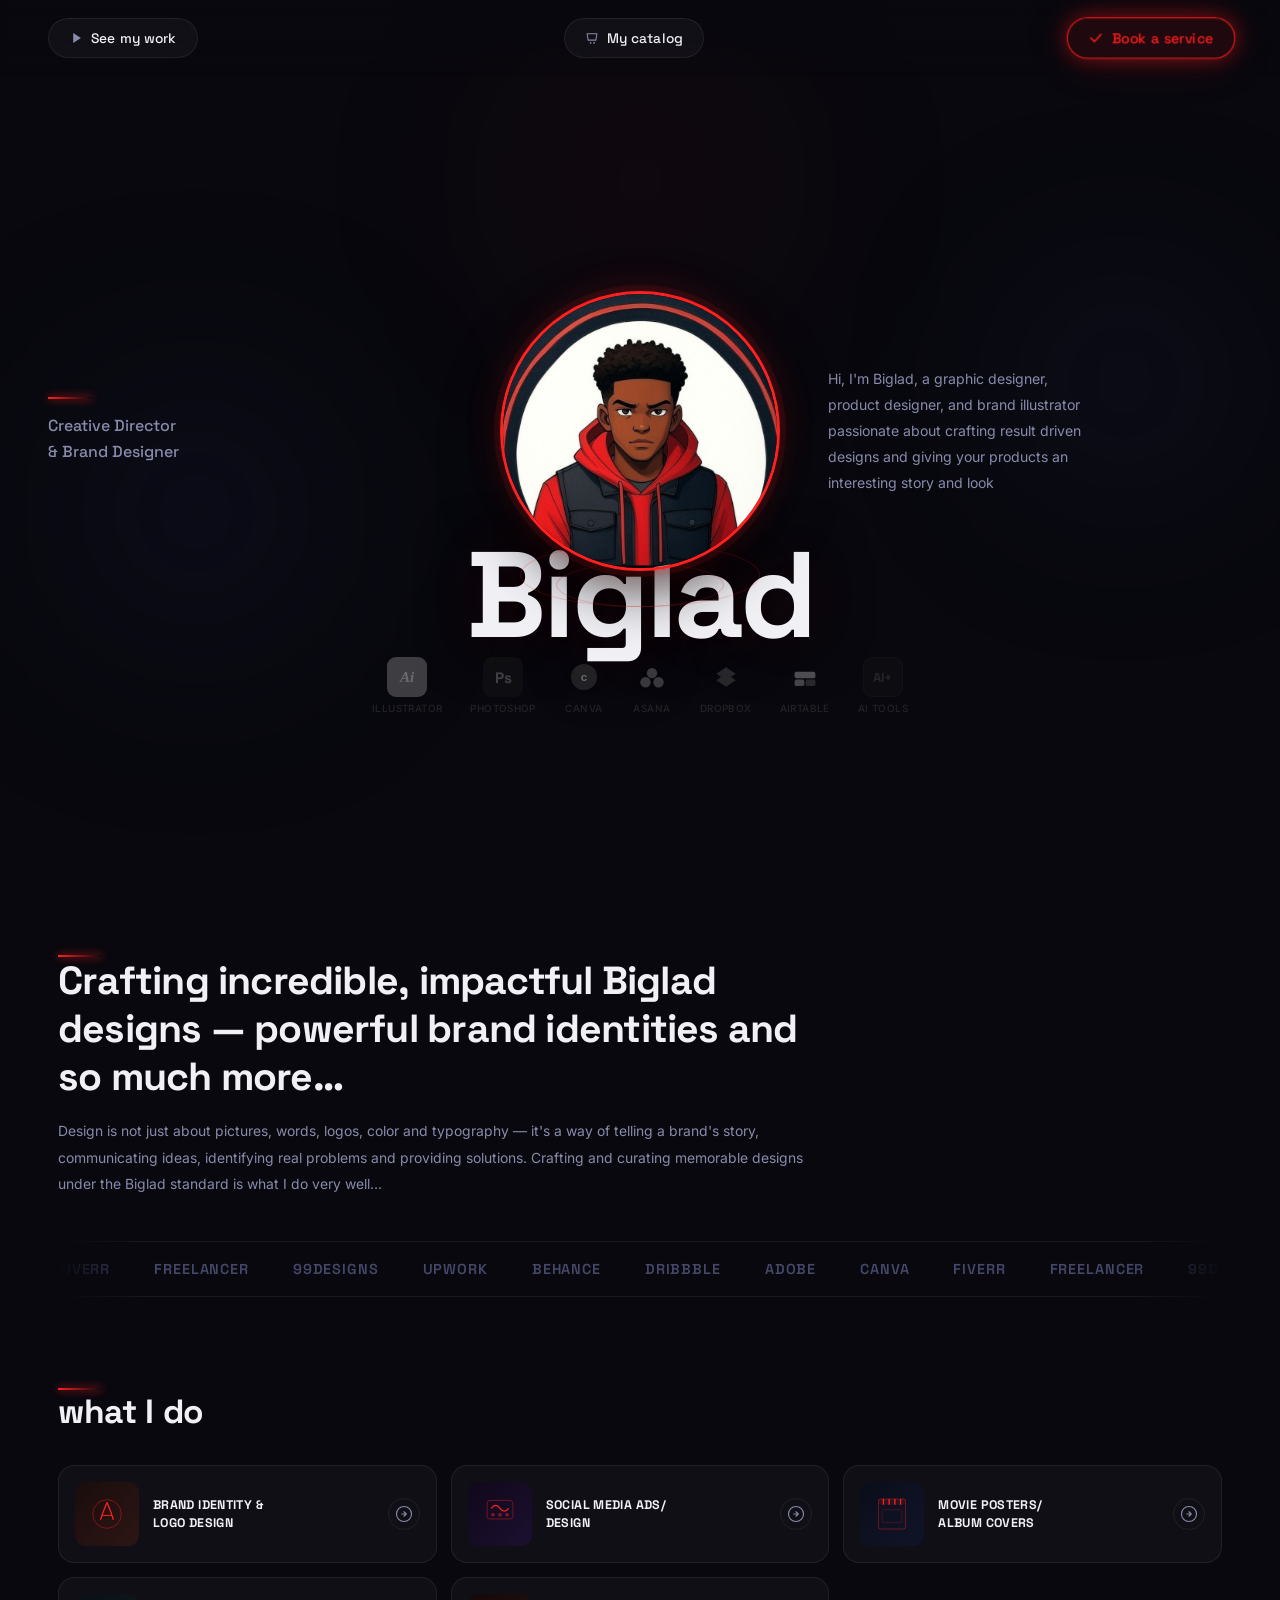
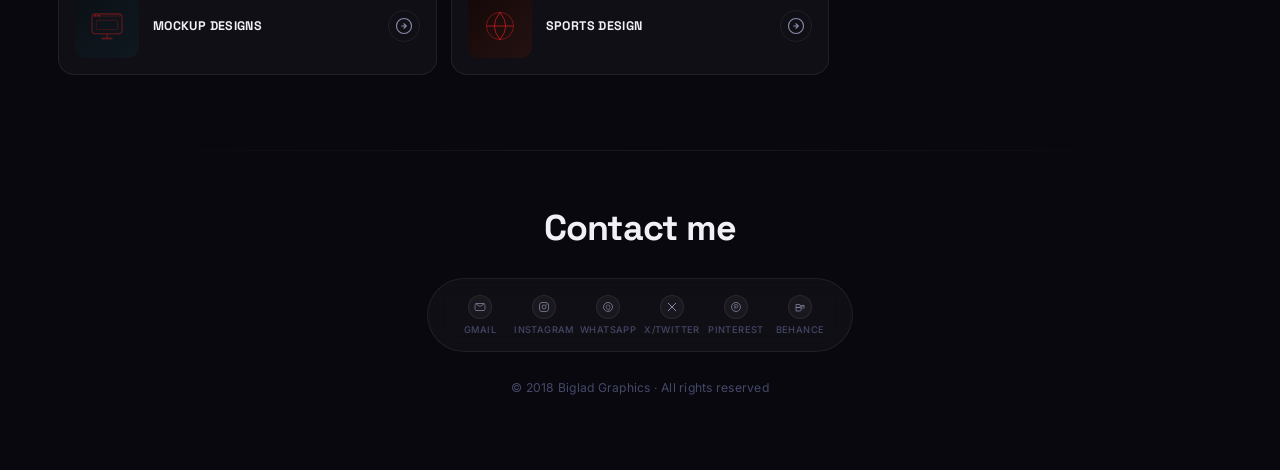
==== index.html @ e14a634b "Retheme to red/navy with mascot image, simplified effects - Mascot image displayed as circular avata" ====
<!DOCTYPE html>
<html lang="en">
<head>
  <meta charset="UTF-8" />
  <meta name="viewport" content="width=device-width, initial-scale=1.0" />
  <title>Biglad — Creative Director &amp; Brand Designer</title>
  <link rel="preconnect" href="https://fonts.googleapis.com" />
  <link rel="preconnect" href="https://fonts.gstatic.com" crossorigin />
  <link href="https://fonts.googleapis.com/css2?family=Inter:wght@300;400;500;600;700;800;900&family=Space+Grotesk:wght@300;400;500;600;700&display=swap" rel="stylesheet" />
  <link rel="stylesheet" href="styles.css" />
</head>
<body>

  <!-- NAV -->
  <nav class="top-nav" id="topNav">
    <button class="nav-pill" data-href="#work">
      <svg class="pill-icon" viewBox="0 0 20 20" fill="none"><polygon points="6,3 17,10 6,17" fill="currentColor"/></svg>
      See my work
    </button>
    <button class="nav-pill" data-href="#catalog">
      <svg class="pill-icon" viewBox="0 0 20 20" fill="none"><path d="M3 4h14l-1.5 9H4.5L3 4Z" stroke="currentColor" stroke-width="1.5" fill="none"/><circle cx="8" cy="17" r="1.2" fill="currentColor"/><circle cx="13" cy="17" r="1.2" fill="currentColor"/></svg>
      My catalog
    </button>
    <button class="nav-pill active" data-href="#contact">
      <svg class="pill-icon" viewBox="0 0 20 20" fill="none"><polyline points="3,10 8,15 17,5" stroke="currentColor" stroke-width="2" stroke-linecap="round" stroke-linejoin="round"/></svg>
      Book a service
    </button>
  </nav>

  <!-- HERO -->
  <section class="hero" id="work">
    <div class="blob b1"></div>
    <div class="blob b2"></div>
    <div class="blob b3"></div>

    <div class="hero-inner">
      <div class="hero-left" data-aos="fade-right">
        <div class="divider-line"></div>
        <p class="hero-role">Creative Director<br>&amp; Brand Designer</p>
      </div>

      <div class="hero-center">
        <div class="mascot-wrap" id="mascotWrap">
          <div class="mascot-halo"></div>
          <img class="mascot-img" src="mascot.jpg" alt="Biglad" />
          <div class="mascot-ring r1"></div>
          <div class="mascot-ring r2"></div>
          <span class="spark s1"></span>
          <span class="spark s2"></span>
          <span class="spark s3"></span>
        </div>
        <div class="name-block">
          <span class="name-tag">B I G L A D</span>
          <h1 class="name-main">Biglad</h1>
        </div>
      </div>

      <div class="hero-right" data-aos="fade-left">
        <p class="hero-bio">Hi, I'm Biglad, a graphic designer, product designer, and brand illustrator passionate about crafting result driven designs and giving your products an interesting story and look</p>
      </div>
    </div>

    <!-- TOOLS -->
    <div class="tools-row" data-aos="fade-up">
      <div class="tool"><div class="tool-badge ai-b">Ai</div><span>Illustrator</span></div>
      <div class="tool"><div class="tool-badge ps-b">Ps</div><span>Photoshop</span></div>
      <div class="tool">
        <div class="tool-badge plain-b">
          <svg viewBox="0 0 40 40" width="26"><circle cx="20" cy="20" r="20" fill="#7D2AE8"/><text x="20" y="26" text-anchor="middle" font-size="18" font-weight="700" fill="white" font-family="sans-serif">c</text></svg>
        </div>
        <span>Canva</span>
      </div>
      <div class="tool">
        <div class="tool-badge plain-b">
          <svg viewBox="0 0 40 40" width="26"><circle cx="20" cy="14" r="8" fill="#F06A6A"/><circle cx="10" cy="28" r="8" fill="#F06A6A"/><circle cx="30" cy="28" r="8" fill="#F06A6A"/></svg>
        </div>
        <span>Asana</span>
      </div>
      <div class="tool">
        <div class="tool-badge plain-b">
          <svg viewBox="0 0 40 40" width="26"><polygon points="20,5 5,15 20,25 35,15" fill="#0061FF"/><polygon points="5,25 20,35 35,25 20,15" fill="#0061FF"/></svg>
        </div>
        <span>Dropbox</span>
      </div>
      <div class="tool">
        <div class="tool-badge plain-b">
          <svg viewBox="0 0 40 40" width="26"><rect x="4" y="12" width="32" height="10" rx="3" fill="#FCB400"/><rect x="4" y="24" width="15" height="10" rx="3" fill="#18BFFF"/><rect x="21" y="24" width="15" height="10" rx="3" fill="#F82B60"/></svg>
        </div>
        <span>Airtable</span>
      </div>
      <div class="tool"><div class="tool-badge aiplus-b">AI+</div><span>AI Tools</span></div>
    </div>
  </section>

  <!-- TAGLINE -->
  <section class="tagline-sec" id="about" data-aos="fade-up">
    <div class="divider-line"></div>
    <h2 class="tagline-h">Crafting incredible, impactful Biglad designs — powerful brand identities and so much more…</h2>
    <p class="tagline-p">Design is not just about pictures, words, logos, color and typography — it's a way of telling a brand's story, communicating ideas, identifying real problems and providing solutions. Crafting and curating memorable designs under the Biglad standard is what I do very well…</p>
    <div class="logo-strip">
      <div class="logos-track">
        <span>Fiverr</span><span>Freelancer</span><span>99designs</span><span>Upwork</span>
        <span>Behance</span><span>Dribbble</span><span>Adobe</span><span>Canva</span>
        <span>Fiverr</span><span>Freelancer</span><span>99designs</span><span>Upwork</span>
        <span>Behance</span><span>Dribbble</span><span>Adobe</span><span>Canva</span>
      </div>
    </div>
  </section>

  <!-- SERVICES -->
  <section class="services-sec" id="catalog">
    <div class="divider-line"></div>
    <h2 class="sec-h" data-aos="fade-up">what I do</h2>
    <div class="cards-grid">

      <article class="s-card" data-aos="fade-up" data-aos-delay="0">
        <div class="card-thumb t-brand">
          <svg viewBox="0 0 56 56" fill="none" width="40"><circle cx="28" cy="28" r="20" stroke="var(--a)" stroke-width="1.4" opacity=".4"/><path d="M19 36l4-12 5-12 5 12 4 12" stroke="var(--a)" stroke-width="1.8" stroke-linejoin="round" fill="none"/><line x1="21" y1="30" x2="35" y2="30" stroke="var(--a)" stroke-width="1.4"/></svg>
        </div>
        <div class="card-info">
          <h3>Brand Identity &amp;<br>Logo Design</h3>
          <button class="c-btn"><svg viewBox="0 0 24 24" fill="none" width="18"><circle cx="12" cy="12" r="10" stroke="currentColor" stroke-width="1.5"/><path d="M9 12h6M12 9l3 3-3 3" stroke="currentColor" stroke-width="1.5" stroke-linecap="round" stroke-linejoin="round"/></svg></button>
        </div>
      </article>

      <article class="s-card" data-aos="fade-up" data-aos-delay="80">
        <div class="card-thumb t-social">
          <svg viewBox="0 0 56 56" fill="none" width="40"><rect x="10" y="9" width="36" height="26" rx="4" stroke="var(--a)" stroke-width="1.4" opacity=".4"/><path d="M16 20q6-8 12 0t12-0" stroke="var(--a)" stroke-width="1.8" fill="none"/><circle cx="18" cy="29" r="2.5" fill="var(--a)" opacity=".5"/><circle cx="28" cy="29" r="2.5" fill="var(--a)" opacity=".5"/><circle cx="38" cy="29" r="2.5" fill="var(--a)" opacity=".5"/></svg>
        </div>
        <div class="card-info">
          <h3>Social Media Ads/<br>Design</h3>
          <button class="c-btn"><svg viewBox="0 0 24 24" fill="none" width="18"><circle cx="12" cy="12" r="10" stroke="currentColor" stroke-width="1.5"/><path d="M9 12h6M12 9l3 3-3 3" stroke="currentColor" stroke-width="1.5" stroke-linecap="round" stroke-linejoin="round"/></svg></button>
        </div>
      </article>

      <article class="s-card" data-aos="fade-up" data-aos-delay="160">
        <div class="card-thumb t-movie">
          <svg viewBox="0 0 56 56" fill="none" width="40"><rect x="9" y="7" width="38" height="42" rx="3" stroke="var(--a)" stroke-width="1.4" opacity=".4"/><rect x="9" y="7" width="38" height="8" rx="2" fill="var(--a)" opacity=".12"/><line x1="16" y1="7" x2="16" y2="15" stroke="var(--a)" stroke-width="1.8"/><line x1="24" y1="7" x2="24" y2="15" stroke="var(--a)" stroke-width="1.8"/><line x1="32" y1="7" x2="32" y2="15" stroke="var(--a)" stroke-width="1.8"/><line x1="40" y1="7" x2="40" y2="15" stroke="var(--a)" stroke-width="1.8"/><rect x="14" y="22" width="28" height="18" rx="2" stroke="var(--a)" stroke-width="1" opacity=".3"/></svg>
        </div>
        <div class="card-info">
          <h3>Movie Posters/<br>Album Covers</h3>
          <button class="c-btn"><svg viewBox="0 0 24 24" fill="none" width="18"><circle cx="12" cy="12" r="10" stroke="currentColor" stroke-width="1.5"/><path d="M9 12h6M12 9l3 3-3 3" stroke="currentColor" stroke-width="1.5" stroke-linecap="round" stroke-linejoin="round"/></svg></button>
        </div>
      </article>

      <article class="s-card" data-aos="fade-up" data-aos-delay="0">
        <div class="card-thumb t-mockup">
          <svg viewBox="0 0 56 56" fill="none" width="40"><rect x="7" y="11" width="42" height="28" rx="4" stroke="var(--a)" stroke-width="1.4" opacity=".4"/><rect x="7" y="11" width="42" height="5" rx="3" fill="var(--a)" opacity=".1"/><circle cx="12" cy="13.5" r="1.4" fill="var(--a)" opacity=".5"/><circle cx="17" cy="13.5" r="1.4" fill="var(--a)" opacity=".5"/><rect x="13" y="20" width="30" height="13" rx="2" stroke="var(--a)" stroke-width="1" opacity=".3"/><line x1="28" y1="39" x2="28" y2="45" stroke="var(--a)" stroke-width="1.4" opacity=".4"/><rect x="20" y="44" width="16" height="3" rx="1.5" fill="var(--a)" opacity=".3"/></svg>
        </div>
        <div class="card-info">
          <h3>Mockup Designs</h3>
          <button class="c-btn"><svg viewBox="0 0 24 24" fill="none" width="18"><circle cx="12" cy="12" r="10" stroke="currentColor" stroke-width="1.5"/><path d="M9 12h6M12 9l3 3-3 3" stroke="currentColor" stroke-width="1.5" stroke-linecap="round" stroke-linejoin="round"/></svg></button>
        </div>
      </article>

      <article class="s-card" data-aos="fade-up" data-aos-delay="80">
        <div class="card-thumb t-sports">
          <svg viewBox="0 0 56 56" fill="none" width="40"><circle cx="28" cy="28" r="19" stroke="var(--a)" stroke-width="1.4" opacity=".4"/><path d="M28 9q8 10 8 19t-8 19q-8-10-8-19t8-19z" stroke="var(--a)" stroke-width="1.4" fill="none" opacity=".6"/><line x1="9" y1="28" x2="47" y2="28" stroke="var(--a)" stroke-width="1.4" opacity=".6"/></svg>
        </div>
        <div class="card-info">
          <h3>Sports Design</h3>
          <button class="c-btn"><svg viewBox="0 0 24 24" fill="none" width="18"><circle cx="12" cy="12" r="10" stroke="currentColor" stroke-width="1.5"/><path d="M9 12h6M12 9l3 3-3 3" stroke="currentColor" stroke-width="1.5" stroke-linecap="round" stroke-linejoin="round"/></svg></button>
        </div>
      </article>

    </div>
  </section>

  <!-- CONTACT -->
  <section class="contact-sec" id="contact" data-aos="fade-up">
    <h2 class="contact-h">Contact me</h2>
    <div class="socials">
      <a class="si gmail"     href="mailto:bigladgraphics@gmail.com" aria-label="Gmail">
        <svg viewBox="0 0 24 24" fill="none"><path d="M4 6l8 5 8-5" stroke="currentColor" stroke-width="1.5"/><rect x="2" y="5" width="20" height="14" rx="2" stroke="currentColor" stroke-width="1.5"/></svg><span>Gmail</span></a>
      <a class="si instagram"  href="#" aria-label="Instagram">
        <svg viewBox="0 0 24 24" fill="none"><rect x="3" y="3" width="18" height="18" rx="5" stroke="currentColor" stroke-width="1.5"/><circle cx="12" cy="12" r="4" stroke="currentColor" stroke-width="1.5"/><circle cx="17.5" cy="6.5" r="1" fill="currentColor"/></svg><span>Instagram</span></a>
      <a class="si whatsapp"   href="https://wa.me/2349036997098" target="_blank" rel="noopener" aria-label="WhatsApp">
        <svg viewBox="0 0 24 24" fill="none"><circle cx="12" cy="12" r="9" stroke="currentColor" stroke-width="1.5"/><path d="M8 12q0-4 4-4t4 4q0 3-2 4v2l-2-1q-4-1-4-5z" stroke="currentColor" stroke-width="1.2" fill="none"/></svg><span>Whatsapp</span></a>
      <a class="si twitter"    href="https://x.com/BIGLAD_77" target="_blank" rel="noopener" aria-label="X">
        <svg viewBox="0 0 24 24" fill="none"><path d="M4 4l16 16M20 4L4 20" stroke="currentColor" stroke-width="2" stroke-linecap="round"/></svg><span>X/Twitter</span></a>
      <a class="si pinterest"  href="#" aria-label="Pinterest">
        <svg viewBox="0 0 24 24" fill="none"><circle cx="12" cy="12" r="9" stroke="currentColor" stroke-width="1.5"/><path d="M10 17q-1-3 0-5-2-1-2-3 0-2 4-2t4 3q0 4-3 4-2 0-2-2 0-2 1-3" stroke="currentColor" stroke-width="1.2" fill="none"/></svg><span>Pinterest</span></a>
      <a class="si behance"    href="#" aria-label="Behance">
        <svg viewBox="0 0 24 24" fill="none"><path d="M4 7h6a3 3 0 010 6H4V7z" stroke="currentColor" stroke-width="1.5" fill="none"/><path d="M4 13h7a3.5 3.5 0 010 7H4V13z" stroke="currentColor" stroke-width="1.5" fill="none"/><line x1="14" y1="9" x2="21" y2="9" stroke="currentColor" stroke-width="1.5"/><path d="M14 14q0-4 3.5-4t3.5 4H14z" stroke="currentColor" stroke-width="1.2" fill="none"/></svg><span>Behance</span></a>
    </div>
    <p class="footer-cr">© 2018 Biglad Graphics · All rights reserved</p>
  </section>

  <script src="script.js"></script>
</body>
</html>
---- styles.css ----
*,*::before,*::after{box-sizing:border-box;margin:0;padding:0}

:root {
  --a:        #FF2020;
  --a-dim:    rgba(255,32,32,.10);
  --a-glow:   0 0 20px rgba(255,32,32,.45), 0 0 48px rgba(255,32,32,.15);
  --a-glow-s: 0 0 10px rgba(255,32,32,.4);
  --bg:       #08080e;
  --navy:     #11142a;
  --surf:     rgba(255,255,255,.03);
  --surf-h:   rgba(255,255,255,.06);
  --bdr:      rgba(255,255,255,.07);
  --bdr-a:    rgba(255,32,32,.22);
  --t1:       #f0f0f5;
  --t2:       #888baa;
  --t3:       #454868;
  --r-pill:   999px;
  --r-card:   16px;
  --f-h:      'Space Grotesk',Inter,system-ui,sans-serif;
  --f-b:      Inter,system-ui,sans-serif;
  --ease:     cubic-bezier(.16,1,.3,1);
  --spring:   cubic-bezier(.34,1.56,.64,1);
}

html{scroll-behavior:smooth}
body{background:var(--bg);color:var(--t1);font-family:var(--f-b);min-height:100vh;overflow-x:hidden}
::selection{background:rgba(255,32,32,.2);color:var(--a)}
::-webkit-scrollbar{width:5px}
::-webkit-scrollbar-track{background:var(--bg)}
::-webkit-scrollbar-thumb{background:#2a1515;border-radius:3px}
::-webkit-scrollbar-thumb:hover{background:var(--a)}

/* ── NAV ── */
.top-nav{
  position:fixed;top:0;left:0;right:0;z-index:100;
  display:flex;justify-content:space-between;align-items:center;
  padding:18px 48px;
  background:linear-gradient(180deg,rgba(8,8,14,.96) 0%,transparent 100%);
  backdrop-filter:blur(4px);
  transition:background .4s,box-shadow .4s;
}
.nav-pill{
  display:inline-flex;align-items:center;gap:8px;
  padding:10px 20px;border-radius:var(--r-pill);
  border:1px solid var(--bdr);background:rgba(255,255,255,.04);
  color:var(--t1);font-family:var(--f-h);font-size:.86rem;font-weight:500;
  cursor:pointer;letter-spacing:.01em;backdrop-filter:blur(10px);
  transition:border-color .3s,box-shadow .3s,background .3s,transform .25s var(--spring),color .3s;
  outline:none;
}
.nav-pill .pill-icon{width:14px;height:14px;flex-shrink:0;color:var(--t2);transition:color .3s}
.nav-pill:hover,.nav-pill.active{border-color:var(--a);color:var(--a);background:var(--a-dim);box-shadow:var(--a-glow-s);transform:scale(1.04)}
.nav-pill:hover .pill-icon,.nav-pill.active .pill-icon{color:var(--a)}
.nav-pill.active{box-shadow:var(--a-glow)}

/* ── HERO ── */
.hero{
  position:relative;min-height:100vh;
  display:flex;flex-direction:column;align-items:center;justify-content:center;
  padding:110px 48px 0;overflow:hidden;
}
.blob{position:absolute;border-radius:50%;filter:blur(90px);pointer-events:none}
.b1{width:480px;height:480px;top:-60px;left:50%;transform:translateX(-50%);background:radial-gradient(circle,rgba(255,32,32,.055) 0%,transparent 70%)}
.b2{width:340px;height:340px;top:38%;left:2%;background:radial-gradient(circle,rgba(17,20,42,.75) 0%,transparent 70%);animation:bd 14s ease-in-out infinite alternate}
.b3{width:260px;height:260px;top:28%;right:2%;background:radial-gradient(circle,rgba(28,32,64,.55) 0%,transparent 70%);animation:bd 18s ease-in-out infinite alternate-reverse}
@keyframes bd{from{transform:translate(0,0) scale(1)}to{transform:translate(22px,32px) scale(1.1)}}

.hero-inner{
  width:100%;max-width:1260px;
  display:grid;grid-template-columns:1fr auto 1fr;
  align-items:center;gap:28px;position:relative;z-index:2;
}
.hero-left{display:flex;flex-direction:column;gap:14px}
.divider-line{width:44px;height:2px;background:linear-gradient(90deg,var(--a) 0%,transparent 100%);box-shadow:0 0 8px var(--a)}
.hero-role{font-family:var(--f-h);font-size:1rem;font-weight:500;line-height:1.6;color:var(--t2)}

/* ── MASCOT ── */
.hero-center{position:relative;display:flex;flex-direction:column;align-items:center}
.mascot-wrap{
  position:relative;width:320px;height:380px;
  display:flex;align-items:center;justify-content:center;
  z-index:3;animation:mf 6s ease-in-out infinite;
}
@keyframes mf{0%,100%{transform:translateY(0)}50%{transform:translateY(-10px)}}

.mascot-halo{
  position:absolute;top:50%;left:50%;transform:translate(-50%,-50%);
  width:290px;height:290px;border-radius:50%;
  background:radial-gradient(ellipse,rgba(255,32,32,.07) 0%,transparent 65%);
  pointer-events:none;
}
.mascot-img{
  width:280px;height:280px;
  object-fit:cover;object-position:center top;
  border-radius:50%;
  border:3px solid var(--a);
  box-shadow:0 0 0 6px rgba(255,32,32,.09), 0 0 36px rgba(255,32,32,.18), 0 20px 55px rgba(0,0,0,.65);
  position:relative;z-index:2;display:block;
}
.mascot-ring{
  position:absolute;border-radius:50%;border:1px solid var(--bdr-a);
  left:50%;bottom:14px;transform:translateX(-50%);pointer-events:none;
}
.r1{width:240px;height:64px;animation:rp 4s ease-in-out infinite}
.r2{width:168px;height:44px;animation:rp 4s ease-in-out infinite .9s}
@keyframes rp{0%,100%{opacity:.35}50%{opacity:.85}}

.spark{position:absolute;border-radius:50%;background:var(--a);opacity:0;pointer-events:none}
.s1{width:4px;height:4px;top:18%;left:8%;animation:sp 6s 0s ease-in-out infinite}
.s2{width:3px;height:3px;top:42%;right:6%;animation:sp 8s 1.2s ease-in-out infinite}
.s3{width:5px;height:5px;top:65%;left:5%;animation:sp 7s 2s ease-in-out infinite}
@keyframes sp{0%{opacity:0;transform:translateY(0) scale(1)}25%{opacity:.65}75%{opacity:.25}100%{opacity:0;transform:translateY(-44px) scale(.5)}}

/* Name block sits behind mascot via z-index */
.name-block{position:absolute;bottom:-26px;left:50%;transform:translateX(-50%);text-align:center;z-index:1;pointer-events:none}
.name-tag{display:block;font-family:var(--f-h);font-size:.7rem;font-weight:500;letter-spacing:.44em;color:var(--a);text-shadow:0 0 10px rgba(255,32,32,.5);margin-bottom:2px}
.name-main{font-family:var(--f-h);font-size:clamp(4.5rem,9.5vw,8.5rem);font-weight:700;line-height:.85;letter-spacing:-.03em;color:var(--t1);text-shadow:0 0 55px rgba(255,32,32,.09),0 4px 55px rgba(0,0,0,.75);white-space:nowrap}

.hero-right{max-width:270px}
.hero-bio{font-size:.88rem;line-height:1.85;color:var(--t2)}

/* ── TOOLS ── */
.tools-row{display:flex;align-items:center;justify-content:center;gap:28px;padding:36px 48px 55px;width:100%;max-width:1260px;position:relative;z-index:2}
.tool{display:flex;flex-direction:column;align-items:center;gap:5px;cursor:default;filter:grayscale(1) opacity(.4);transition:filter .3s,transform .3s var(--spring)}
.tool:hover{filter:grayscale(0) opacity(1);transform:translateY(-4px) scale(1.08)}
.tool span{font-size:.62rem;font-weight:500;color:var(--t3);letter-spacing:.04em;text-transform:uppercase;transition:color .3s}
.tool:hover span{color:var(--a)}
.tool-badge{width:40px;height:40px;display:flex;align-items:center;justify-content:center;border-radius:9px;font-weight:800;font-size:.95rem}
.ai-b{background:#FF7C00;color:#fff;font-family:'Times New Roman',serif;font-style:italic}
.ps-b{background:#001E36;color:#31A8FF;font-family:var(--f-h)}
.aiplus-b{background:var(--navy);color:var(--a);border:1px solid var(--bdr-a);font-family:var(--f-h);font-size:.82rem}
.plain-b{background:transparent}

/* ── TAGLINE ── */
.tagline-sec{max-width:1260px;margin:0 auto;padding:55px 48px 36px}
.tagline-h{font-family:var(--f-h);font-size:clamp(1.7rem,3.2vw,2.45rem);font-weight:700;line-height:1.22;color:var(--t1);max-width:800px;margin-bottom:18px;letter-spacing:-.02em}
.tagline-p{font-size:.87rem;line-height:1.88;color:var(--t2);max-width:760px;margin-bottom:44px}
.logo-strip{overflow:hidden;width:100%;padding:18px 0;border-top:1px solid var(--bdr);border-bottom:1px solid var(--bdr);mask-image:linear-gradient(90deg,transparent 0%,black 8%,black 92%,transparent 100%);-webkit-mask-image:linear-gradient(90deg,transparent 0%,black 8%,black 92%,transparent 100%)}
.logos-track{display:flex;gap:44px;animation:ls 26s linear infinite;width:max-content}
@keyframes ls{from{transform:translateX(0)}to{transform:translateX(-50%)}}
.logos-track span{font-family:var(--f-h);font-size:.9rem;font-weight:600;color:var(--t3);letter-spacing:.06em;text-transform:uppercase;white-space:nowrap;transition:color .3s;cursor:default}
.logos-track span:hover{color:var(--a)}

/* ── SERVICES ── */
.services-sec{max-width:1260px;margin:0 auto;padding:55px 48px 75px}
.sec-h{font-family:var(--f-h);font-size:clamp(1.5rem,2.8vw,2.1rem);font-weight:700;color:var(--t1);margin-bottom:32px;letter-spacing:-.01em}
.cards-grid{display:grid;grid-template-columns:repeat(3,1fr);gap:14px}

.s-card{
  border-radius:var(--r-card);border:1px solid var(--bdr);background:var(--surf);
  display:flex;align-items:center;gap:14px;padding:16px;
  cursor:pointer;position:relative;overflow:hidden;
  transition:transform .32s var(--ease),border-color .3s,box-shadow .32s,background .3s;
}
.s-card::before{content:'';position:absolute;inset:0;background:linear-gradient(135deg,rgba(255,32,32,.04) 0%,transparent 60%);opacity:0;transition:opacity .32s}
.s-card:hover::before{opacity:1}
.s-card:hover{border-color:var(--bdr-a);box-shadow:0 0 0 1px rgba(255,32,32,.1),0 14px 44px rgba(0,0,0,.45);transform:translateY(-3px);background:var(--surf-h)}

.card-thumb{width:64px;height:64px;border-radius:11px;flex-shrink:0;display:flex;align-items:center;justify-content:center;position:relative;overflow:hidden}
.t-brand {background:linear-gradient(135deg,#1a0d0d,#2d1515)}
.t-social{background:linear-gradient(135deg,#10081a,#1c1030)}
.t-movie {background:linear-gradient(135deg,#0a0e1a,#101428)}
.t-mockup{background:linear-gradient(135deg,#0a1015,#101820)}
.t-sports{background:linear-gradient(135deg,#150808,#251212)}

.card-info{flex:1;display:flex;align-items:center;justify-content:space-between;gap:10px}
.card-info h3{font-family:var(--f-h);font-size:.78rem;font-weight:700;line-height:1.45;color:var(--t1);text-transform:uppercase;letter-spacing:.03em}
.c-btn{width:32px;height:32px;border-radius:50%;border:1px solid var(--bdr);background:transparent;color:var(--t2);display:flex;align-items:center;justify-content:center;cursor:pointer;flex-shrink:0;transition:border-color .3s,color .3s,box-shadow .3s,transform .3s var(--spring),background .3s}
.s-card:hover .c-btn{border-color:var(--a);color:var(--a);box-shadow:var(--a-glow-s);background:var(--a-dim);transform:scale(1.1)}

/* ── CONTACT ── */
.contact-sec{padding:55px 48px 75px;display:flex;flex-direction:column;align-items:center;gap:28px;position:relative}
.contact-sec::before{content:'';position:absolute;top:0;left:50%;transform:translateX(-50%);width:80%;height:1px;background:linear-gradient(90deg,transparent,var(--bdr),transparent)}
.contact-h{font-family:var(--f-h);font-size:clamp(1.7rem,2.8vw,2.3rem);font-weight:700;color:var(--t1);letter-spacing:-.02em}
.socials{display:flex;align-items:center;gap:12px;padding:16px 26px;border-radius:var(--r-pill);border:1px solid var(--bdr);background:var(--surf);backdrop-filter:blur(12px);flex-wrap:wrap;justify-content:center}
.si{display:flex;flex-direction:column;align-items:center;gap:5px;text-decoration:none;width:52px;transition:transform .3s var(--spring)}
.si svg{width:24px;height:24px;padding:5px;border-radius:50%;border:1px solid var(--bdr);background:rgba(255,255,255,.04);color:var(--t2);transition:border-color .3s,box-shadow .3s,background .3s,color .3s}
.si span{font-size:.58rem;font-weight:500;color:var(--t3);text-transform:uppercase;letter-spacing:.04em;transition:color .3s}
.si:hover{transform:translateY(-5px)}
.si:hover svg{border-color:var(--a);box-shadow:var(--a-glow-s);background:var(--a-dim);color:var(--a)}
.si:hover span{color:var(--a)}

.gmail:hover     svg{border-color:#EA4335;box-shadow:0 0 10px rgba(234,67,53,.5);background:rgba(234,67,53,.1);color:#EA4335}
.instagram:hover svg{border-color:#E1306C;box-shadow:0 0 10px rgba(225,48,108,.5);background:rgba(225,48,108,.1);color:#E1306C}
.whatsapp:hover  svg{border-color:#25D366;box-shadow:0 0 10px rgba(37,211,102,.5);background:rgba(37,211,102,.1);color:#25D366}
.twitter:hover   svg{border-color:#ddd;box-shadow:0 0 10px rgba(221,221,221,.3);background:rgba(255,255,255,.06);color:#ddd}
.pinterest:hover svg{border-color:#E60023;box-shadow:0 0 10px rgba(230,0,35,.5);background:rgba(230,0,35,.1);color:#E60023}
.behance:hover   svg{border-color:#1769FF;box-shadow:0 0 10px rgba(23,105,255,.5);background:rgba(23,105,255,.1);color:#1769FF}
.gmail:hover span{color:#EA4335}.instagram:hover span{color:#E1306C}
.whatsapp:hover span{color:#25D366}.twitter:hover span{color:#ddd}
.pinterest:hover span{color:#E60023}.behance:hover span{color:#1769FF}

.footer-cr{color:var(--t3);font-size:.76rem;letter-spacing:.02em}

/* ── SCROLL REVEAL ── */
[data-aos]{opacity:0;transform:translateY(22px);transition:opacity .65s var(--ease),transform .65s var(--ease)}
[data-aos].is-visible{opacity:1;transform:translateY(0)}
[data-aos][data-aos-delay="80"]{transition-delay:80ms}
[data-aos][data-aos-delay="160"]{transition-delay:160ms}
[data-aos="fade-right"]{transform:translateX(-18px)}
[data-aos="fade-left"]{transform:translateX(18px)}
[data-aos="fade-right"].is-visible,[data-aos="fade-left"].is-visible{transform:translateX(0)}

/* ── RESPONSIVE ── */
@media(max-width:1100px){
  .cards-grid{grid-template-columns:repeat(2,1fr)}
  .hero-inner{grid-template-columns:1fr;justify-items:center;gap:20px}
  .hero-left,.hero-right{display:none}
  .tools-row{gap:16px;padding:24px 20px 40px}
}
@media(max-width:768px){
  .top-nav{padding:12px 16px}
  .nav-pill{padding:8px 12px;font-size:.76rem;gap:5px}
  .hero{padding:90px 18px 0}
  .tagline-sec,.services-sec,.contact-sec{padding:32px 18px}
  .cards-grid{grid-template-columns:1fr}
  .name-main{font-size:clamp(3.5rem,16vw,5.5rem)}
  .mascot-img{width:230px;height:230px}
  .mascot-wrap{width:260px;height:320px}
  .socials{padding:12px 16px;gap:8px}
  .tools-row{flex-wrap:wrap;gap:14px}
}
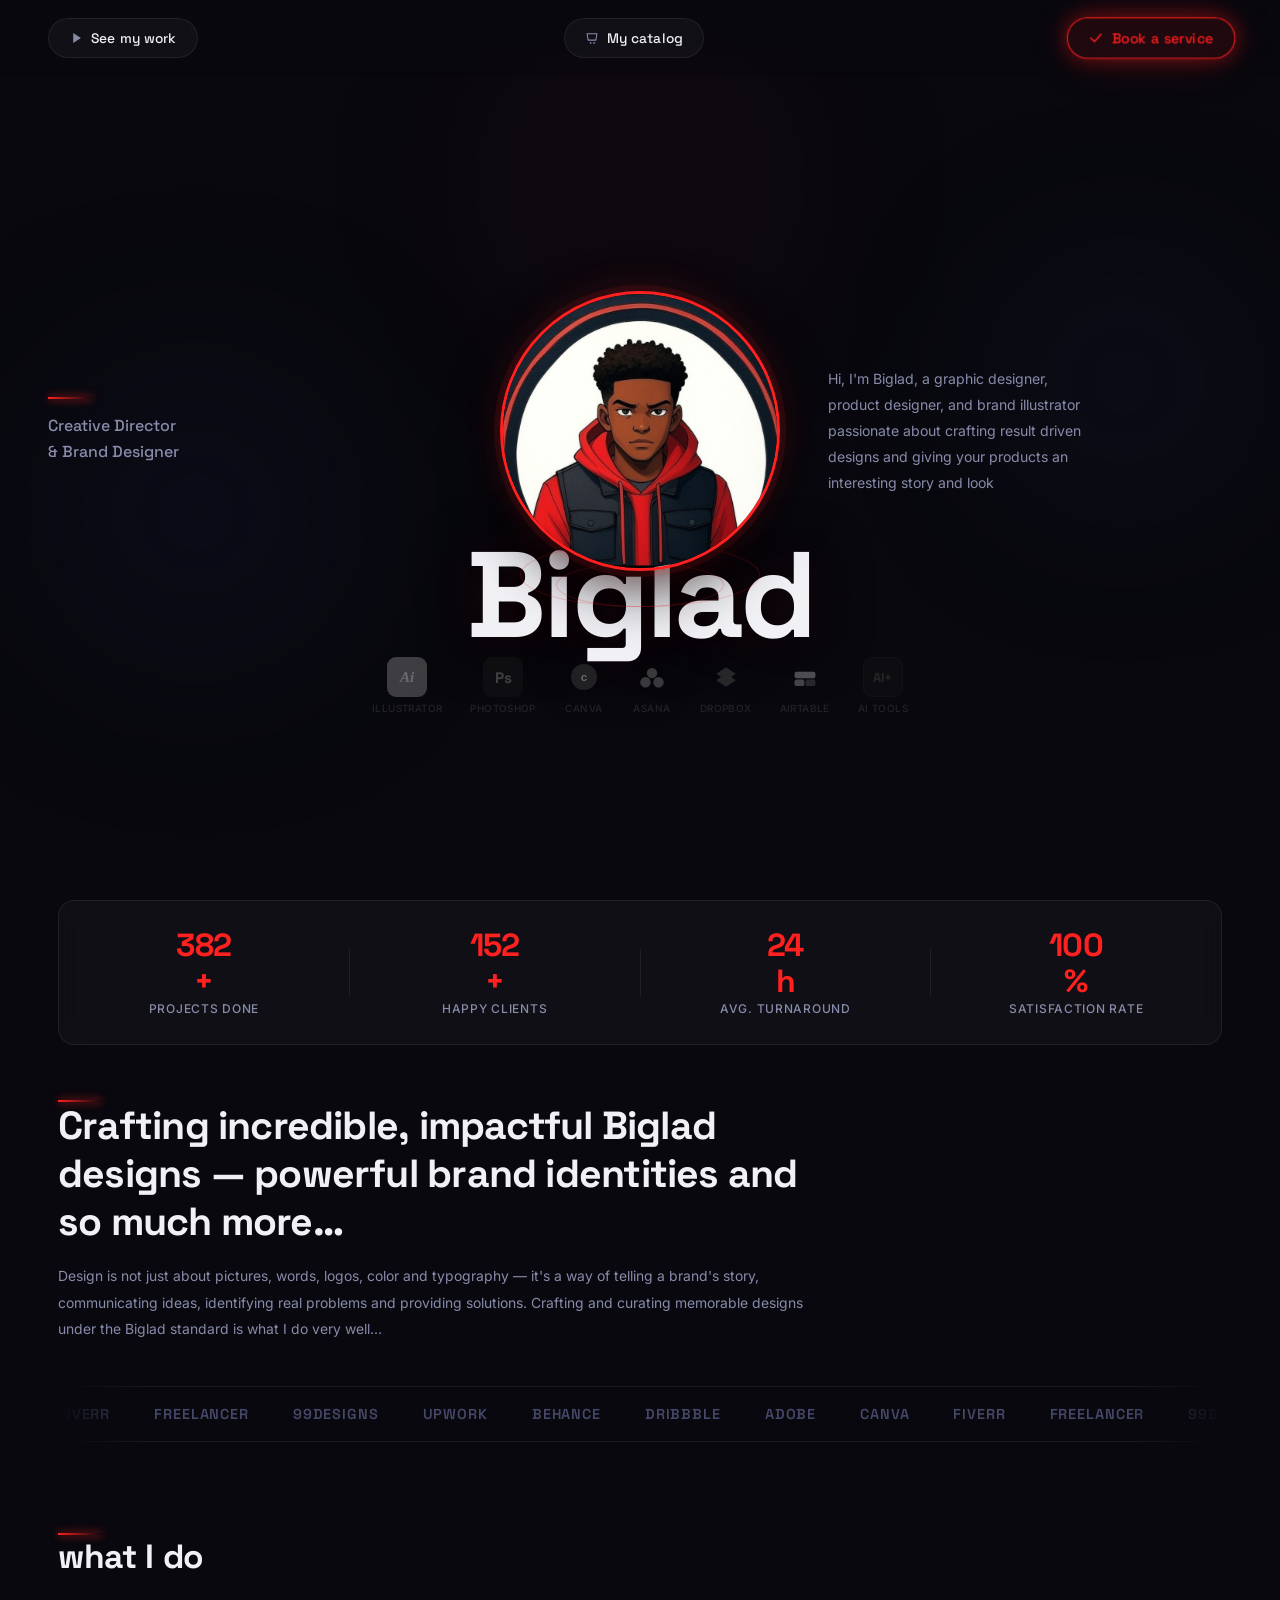
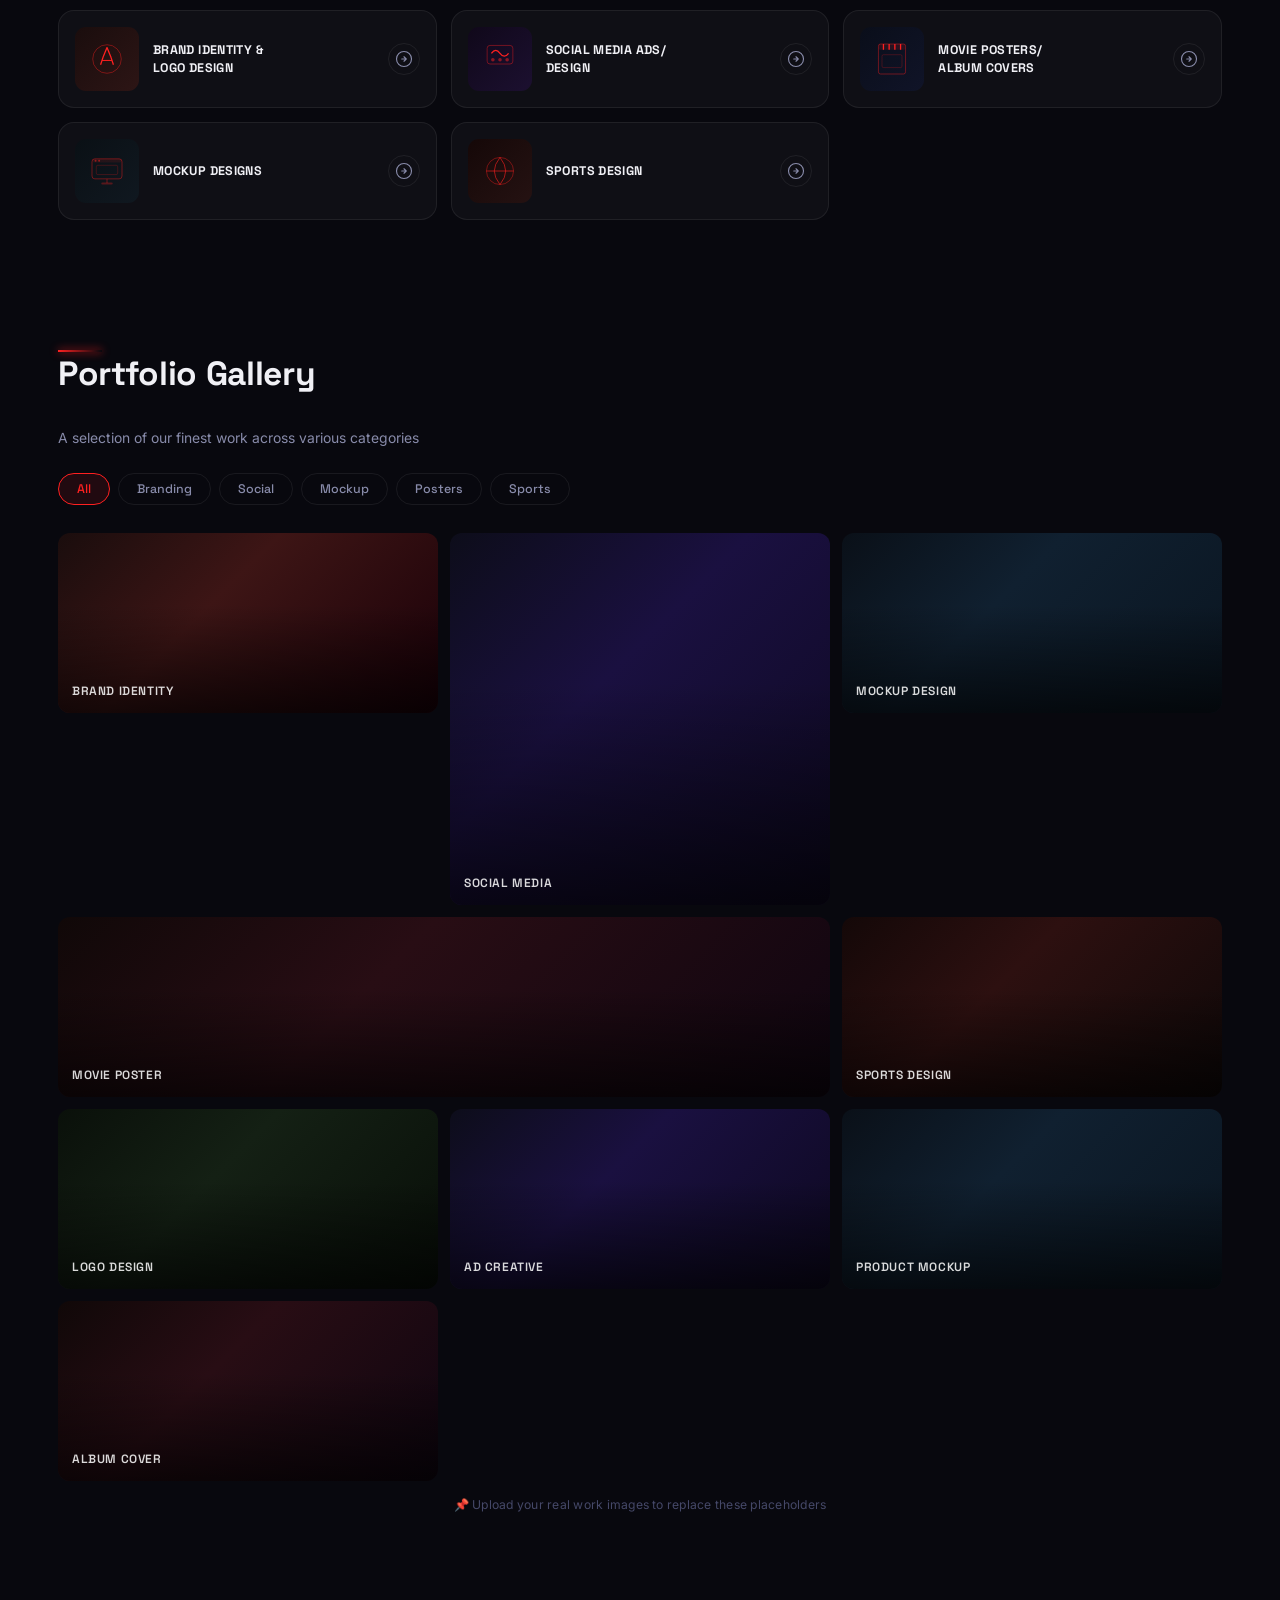
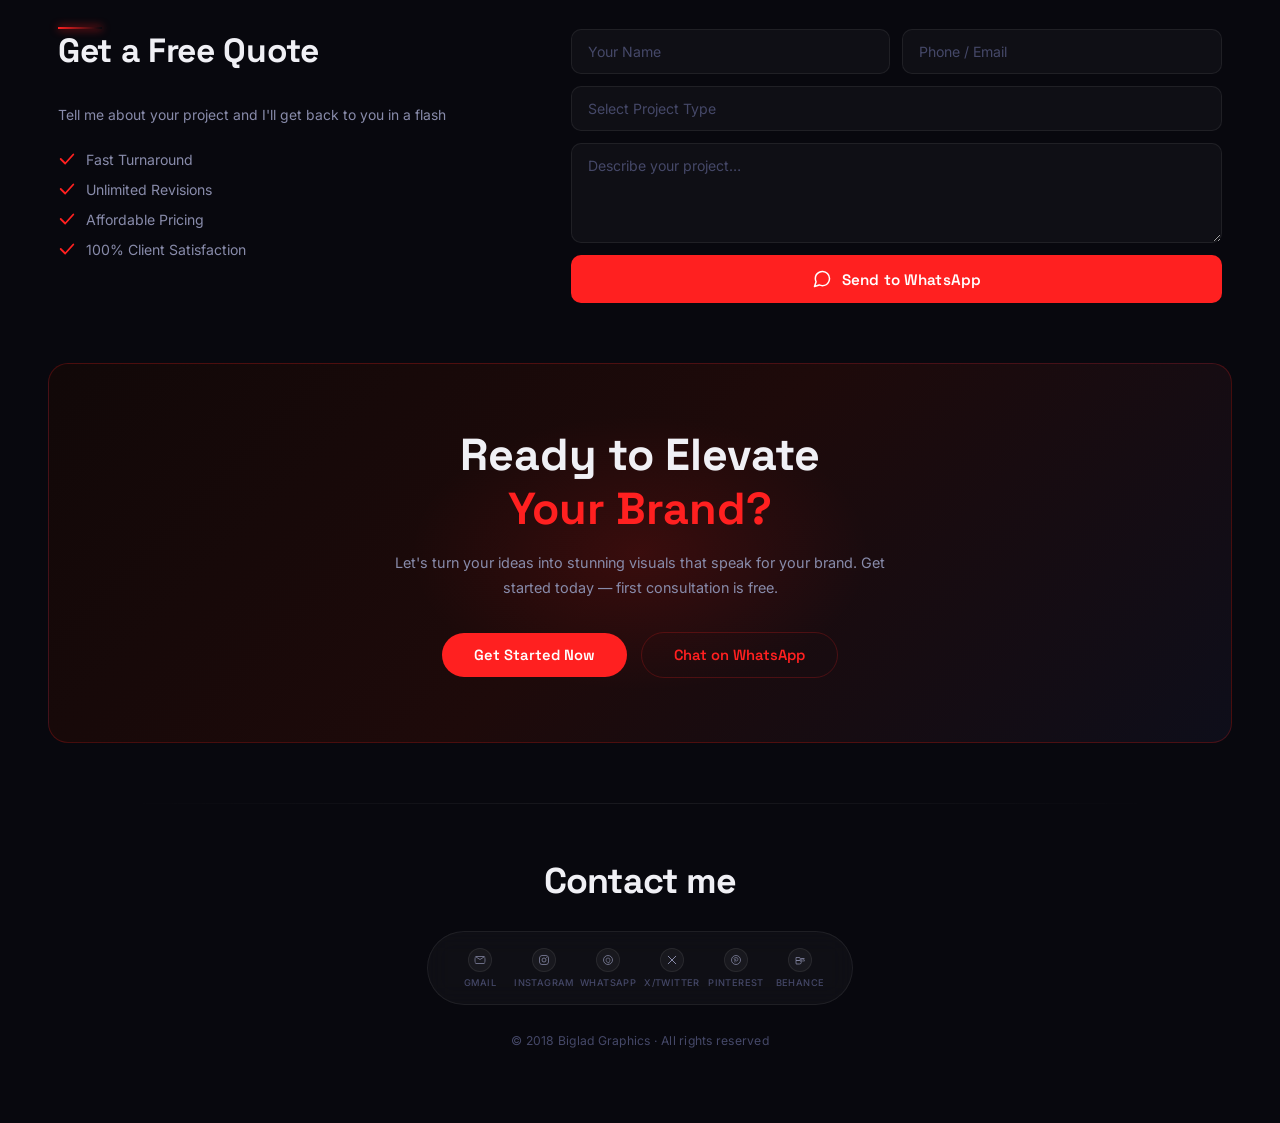
==== commit 245bd070: "Add stats bar, portfolio gallery, quote form, and CTA section - Stats bar: animated counters (500+ p" ====
--- a/index.html
+++ b/index.html
@@ -11,7 +11,7 @@
 </head>
 <body>
 
-  <!-- NAV -->
+  <!-- ── NAV ── -->
   <nav class="top-nav" id="topNav">
     <button class="nav-pill" data-href="#work">
       <svg class="pill-icon" viewBox="0 0 20 20" fill="none"><polygon points="6,3 17,10 6,17" fill="currentColor"/></svg>
@@ -21,13 +21,13 @@
       <svg class="pill-icon" viewBox="0 0 20 20" fill="none"><path d="M3 4h14l-1.5 9H4.5L3 4Z" stroke="currentColor" stroke-width="1.5" fill="none"/><circle cx="8" cy="17" r="1.2" fill="currentColor"/><circle cx="13" cy="17" r="1.2" fill="currentColor"/></svg>
       My catalog
     </button>
-    <button class="nav-pill active" data-href="#contact">
+    <button class="nav-pill active" data-href="#quote">
       <svg class="pill-icon" viewBox="0 0 20 20" fill="none"><polyline points="3,10 8,15 17,5" stroke="currentColor" stroke-width="2" stroke-linecap="round" stroke-linejoin="round"/></svg>
       Book a service
     </button>
   </nav>
 
-  <!-- HERO -->
+  <!-- ── HERO ── -->
   <section class="hero" id="work">
     <div class="blob b1"></div>
     <div class="blob b2"></div>
@@ -64,35 +64,40 @@
     <div class="tools-row" data-aos="fade-up">
       <div class="tool"><div class="tool-badge ai-b">Ai</div><span>Illustrator</span></div>
       <div class="tool"><div class="tool-badge ps-b">Ps</div><span>Photoshop</span></div>
-      <div class="tool">
-        <div class="tool-badge plain-b">
-          <svg viewBox="0 0 40 40" width="26"><circle cx="20" cy="20" r="20" fill="#7D2AE8"/><text x="20" y="26" text-anchor="middle" font-size="18" font-weight="700" fill="white" font-family="sans-serif">c</text></svg>
-        </div>
-        <span>Canva</span>
-      </div>
-      <div class="tool">
-        <div class="tool-badge plain-b">
-          <svg viewBox="0 0 40 40" width="26"><circle cx="20" cy="14" r="8" fill="#F06A6A"/><circle cx="10" cy="28" r="8" fill="#F06A6A"/><circle cx="30" cy="28" r="8" fill="#F06A6A"/></svg>
-        </div>
-        <span>Asana</span>
-      </div>
-      <div class="tool">
-        <div class="tool-badge plain-b">
-          <svg viewBox="0 0 40 40" width="26"><polygon points="20,5 5,15 20,25 35,15" fill="#0061FF"/><polygon points="5,25 20,35 35,25 20,15" fill="#0061FF"/></svg>
-        </div>
-        <span>Dropbox</span>
-      </div>
-      <div class="tool">
-        <div class="tool-badge plain-b">
-          <svg viewBox="0 0 40 40" width="26"><rect x="4" y="12" width="32" height="10" rx="3" fill="#FCB400"/><rect x="4" y="24" width="15" height="10" rx="3" fill="#18BFFF"/><rect x="21" y="24" width="15" height="10" rx="3" fill="#F82B60"/></svg>
-        </div>
-        <span>Airtable</span>
-      </div>
+      <div class="tool"><div class="tool-badge plain-b"><svg viewBox="0 0 40 40" width="26"><circle cx="20" cy="20" r="20" fill="#7D2AE8"/><text x="20" y="26" text-anchor="middle" font-size="18" font-weight="700" fill="white" font-family="sans-serif">c</text></svg></div><span>Canva</span></div>
+      <div class="tool"><div class="tool-badge plain-b"><svg viewBox="0 0 40 40" width="26"><circle cx="20" cy="14" r="8" fill="#F06A6A"/><circle cx="10" cy="28" r="8" fill="#F06A6A"/><circle cx="30" cy="28" r="8" fill="#F06A6A"/></svg></div><span>Asana</span></div>
+      <div class="tool"><div class="tool-badge plain-b"><svg viewBox="0 0 40 40" width="26"><polygon points="20,5 5,15 20,25 35,15" fill="#0061FF"/><polygon points="5,25 20,35 35,25 20,15" fill="#0061FF"/></svg></div><span>Dropbox</span></div>
+      <div class="tool"><div class="tool-badge plain-b"><svg viewBox="0 0 40 40" width="26"><rect x="4" y="12" width="32" height="10" rx="3" fill="#FCB400"/><rect x="4" y="24" width="15" height="10" rx="3" fill="#18BFFF"/><rect x="21" y="24" width="15" height="10" rx="3" fill="#F82B60"/></svg></div><span>Airtable</span></div>
       <div class="tool"><div class="tool-badge aiplus-b">AI+</div><span>AI Tools</span></div>
     </div>
   </section>
 
-  <!-- TAGLINE -->
+  <!-- ── STATS BAR ── -->
+  <section class="stats-sec" data-aos="fade-up">
+    <div class="stats-inner">
+      <div class="stat-item">
+        <span class="stat-num" data-target="500">0</span><span class="stat-num">+</span>
+        <span class="stat-label">Projects Done</span>
+      </div>
+      <div class="stat-div"></div>
+      <div class="stat-item">
+        <span class="stat-num" data-target="200">0</span><span class="stat-num">+</span>
+        <span class="stat-label">Happy Clients</span>
+      </div>
+      <div class="stat-div"></div>
+      <div class="stat-item">
+        <span class="stat-num">24</span><span class="stat-num">h</span>
+        <span class="stat-label">Avg. Turnaround</span>
+      </div>
+      <div class="stat-div"></div>
+      <div class="stat-item">
+        <span class="stat-num">100</span><span class="stat-num">%</span>
+        <span class="stat-label">Satisfaction Rate</span>
+      </div>
+    </div>
+  </section>
+
+  <!-- ── TAGLINE ── -->
   <section class="tagline-sec" id="about" data-aos="fade-up">
     <div class="divider-line"></div>
     <h2 class="tagline-h">Crafting incredible, impactful Biglad designs — powerful brand identities and so much more…</h2>
@@ -107,81 +112,123 @@
     </div>
   </section>
 
-  <!-- SERVICES -->
+  <!-- ── SERVICES ── -->
   <section class="services-sec" id="catalog">
     <div class="divider-line"></div>
     <h2 class="sec-h" data-aos="fade-up">what I do</h2>
     <div class="cards-grid">
-
       <article class="s-card" data-aos="fade-up" data-aos-delay="0">
-        <div class="card-thumb t-brand">
-          <svg viewBox="0 0 56 56" fill="none" width="40"><circle cx="28" cy="28" r="20" stroke="var(--a)" stroke-width="1.4" opacity=".4"/><path d="M19 36l4-12 5-12 5 12 4 12" stroke="var(--a)" stroke-width="1.8" stroke-linejoin="round" fill="none"/><line x1="21" y1="30" x2="35" y2="30" stroke="var(--a)" stroke-width="1.4"/></svg>
-        </div>
-        <div class="card-info">
-          <h3>Brand Identity &amp;<br>Logo Design</h3>
-          <button class="c-btn"><svg viewBox="0 0 24 24" fill="none" width="18"><circle cx="12" cy="12" r="10" stroke="currentColor" stroke-width="1.5"/><path d="M9 12h6M12 9l3 3-3 3" stroke="currentColor" stroke-width="1.5" stroke-linecap="round" stroke-linejoin="round"/></svg></button>
-        </div>
-      </article>
-
+        <div class="card-thumb t-brand"><svg viewBox="0 0 56 56" fill="none" width="40"><circle cx="28" cy="28" r="20" stroke="var(--a)" stroke-width="1.4" opacity=".4"/><path d="M19 36l4-12 5-12 5 12 4 12" stroke="var(--a)" stroke-width="1.8" stroke-linejoin="round" fill="none"/><line x1="21" y1="30" x2="35" y2="30" stroke="var(--a)" stroke-width="1.4"/></svg></div>
+        <div class="card-info"><h3>Brand Identity &amp;<br>Logo Design</h3><button class="c-btn"><svg viewBox="0 0 24 24" fill="none" width="18"><circle cx="12" cy="12" r="10" stroke="currentColor" stroke-width="1.5"/><path d="M9 12h6M12 9l3 3-3 3" stroke="currentColor" stroke-width="1.5" stroke-linecap="round" stroke-linejoin="round"/></svg></button></div>
+      </article>
       <article class="s-card" data-aos="fade-up" data-aos-delay="80">
-        <div class="card-thumb t-social">
-          <svg viewBox="0 0 56 56" fill="none" width="40"><rect x="10" y="9" width="36" height="26" rx="4" stroke="var(--a)" stroke-width="1.4" opacity=".4"/><path d="M16 20q6-8 12 0t12-0" stroke="var(--a)" stroke-width="1.8" fill="none"/><circle cx="18" cy="29" r="2.5" fill="var(--a)" opacity=".5"/><circle cx="28" cy="29" r="2.5" fill="var(--a)" opacity=".5"/><circle cx="38" cy="29" r="2.5" fill="var(--a)" opacity=".5"/></svg>
-        </div>
-        <div class="card-info">
-          <h3>Social Media Ads/<br>Design</h3>
-          <button class="c-btn"><svg viewBox="0 0 24 24" fill="none" width="18"><circle cx="12" cy="12" r="10" stroke="currentColor" stroke-width="1.5"/><path d="M9 12h6M12 9l3 3-3 3" stroke="currentColor" stroke-width="1.5" stroke-linecap="round" stroke-linejoin="round"/></svg></button>
-        </div>
-      </article>
-
+        <div class="card-thumb t-social"><svg viewBox="0 0 56 56" fill="none" width="40"><rect x="10" y="9" width="36" height="26" rx="4" stroke="var(--a)" stroke-width="1.4" opacity=".4"/><path d="M16 20q6-8 12 0t12-0" stroke="var(--a)" stroke-width="1.8" fill="none"/><circle cx="18" cy="29" r="2.5" fill="var(--a)" opacity=".5"/><circle cx="28" cy="29" r="2.5" fill="var(--a)" opacity=".5"/><circle cx="38" cy="29" r="2.5" fill="var(--a)" opacity=".5"/></svg></div>
+        <div class="card-info"><h3>Social Media Ads/<br>Design</h3><button class="c-btn"><svg viewBox="0 0 24 24" fill="none" width="18"><circle cx="12" cy="12" r="10" stroke="currentColor" stroke-width="1.5"/><path d="M9 12h6M12 9l3 3-3 3" stroke="currentColor" stroke-width="1.5" stroke-linecap="round" stroke-linejoin="round"/></svg></button></div>
+      </article>
       <article class="s-card" data-aos="fade-up" data-aos-delay="160">
-        <div class="card-thumb t-movie">
-          <svg viewBox="0 0 56 56" fill="none" width="40"><rect x="9" y="7" width="38" height="42" rx="3" stroke="var(--a)" stroke-width="1.4" opacity=".4"/><rect x="9" y="7" width="38" height="8" rx="2" fill="var(--a)" opacity=".12"/><line x1="16" y1="7" x2="16" y2="15" stroke="var(--a)" stroke-width="1.8"/><line x1="24" y1="7" x2="24" y2="15" stroke="var(--a)" stroke-width="1.8"/><line x1="32" y1="7" x2="32" y2="15" stroke="var(--a)" stroke-width="1.8"/><line x1="40" y1="7" x2="40" y2="15" stroke="var(--a)" stroke-width="1.8"/><rect x="14" y="22" width="28" height="18" rx="2" stroke="var(--a)" stroke-width="1" opacity=".3"/></svg>
-        </div>
-        <div class="card-info">
-          <h3>Movie Posters/<br>Album Covers</h3>
-          <button class="c-btn"><svg viewBox="0 0 24 24" fill="none" width="18"><circle cx="12" cy="12" r="10" stroke="currentColor" stroke-width="1.5"/><path d="M9 12h6M12 9l3 3-3 3" stroke="currentColor" stroke-width="1.5" stroke-linecap="round" stroke-linejoin="round"/></svg></button>
-        </div>
-      </article>
-
+        <div class="card-thumb t-movie"><svg viewBox="0 0 56 56" fill="none" width="40"><rect x="9" y="7" width="38" height="42" rx="3" stroke="var(--a)" stroke-width="1.4" opacity=".4"/><rect x="9" y="7" width="38" height="8" rx="2" fill="var(--a)" opacity=".12"/><line x1="16" y1="7" x2="16" y2="15" stroke="var(--a)" stroke-width="1.8"/><line x1="24" y1="7" x2="24" y2="15" stroke="var(--a)" stroke-width="1.8"/><line x1="32" y1="7" x2="32" y2="15" stroke="var(--a)" stroke-width="1.8"/><line x1="40" y1="7" x2="40" y2="15" stroke="var(--a)" stroke-width="1.8"/><rect x="14" y="22" width="28" height="18" rx="2" stroke="var(--a)" stroke-width="1" opacity=".3"/></svg></div>
+        <div class="card-info"><h3>Movie Posters/<br>Album Covers</h3><button class="c-btn"><svg viewBox="0 0 24 24" fill="none" width="18"><circle cx="12" cy="12" r="10" stroke="currentColor" stroke-width="1.5"/><path d="M9 12h6M12 9l3 3-3 3" stroke="currentColor" stroke-width="1.5" stroke-linecap="round" stroke-linejoin="round"/></svg></button></div>
+      </article>
       <article class="s-card" data-aos="fade-up" data-aos-delay="0">
-        <div class="card-thumb t-mockup">
-          <svg viewBox="0 0 56 56" fill="none" width="40"><rect x="7" y="11" width="42" height="28" rx="4" stroke="var(--a)" stroke-width="1.4" opacity=".4"/><rect x="7" y="11" width="42" height="5" rx="3" fill="var(--a)" opacity=".1"/><circle cx="12" cy="13.5" r="1.4" fill="var(--a)" opacity=".5"/><circle cx="17" cy="13.5" r="1.4" fill="var(--a)" opacity=".5"/><rect x="13" y="20" width="30" height="13" rx="2" stroke="var(--a)" stroke-width="1" opacity=".3"/><line x1="28" y1="39" x2="28" y2="45" stroke="var(--a)" stroke-width="1.4" opacity=".4"/><rect x="20" y="44" width="16" height="3" rx="1.5" fill="var(--a)" opacity=".3"/></svg>
-        </div>
-        <div class="card-info">
-          <h3>Mockup Designs</h3>
-          <button class="c-btn"><svg viewBox="0 0 24 24" fill="none" width="18"><circle cx="12" cy="12" r="10" stroke="currentColor" stroke-width="1.5"/><path d="M9 12h6M12 9l3 3-3 3" stroke="currentColor" stroke-width="1.5" stroke-linecap="round" stroke-linejoin="round"/></svg></button>
-        </div>
-      </article>
-
+        <div class="card-thumb t-mockup"><svg viewBox="0 0 56 56" fill="none" width="40"><rect x="7" y="11" width="42" height="28" rx="4" stroke="var(--a)" stroke-width="1.4" opacity=".4"/><rect x="7" y="11" width="42" height="5" rx="3" fill="var(--a)" opacity=".1"/><circle cx="12" cy="13.5" r="1.4" fill="var(--a)" opacity=".5"/><circle cx="17" cy="13.5" r="1.4" fill="var(--a)" opacity=".5"/><rect x="13" y="20" width="30" height="13" rx="2" stroke="var(--a)" stroke-width="1" opacity=".3"/><line x1="28" y1="39" x2="28" y2="45" stroke="var(--a)" stroke-width="1.4" opacity=".4"/><rect x="20" y="44" width="16" height="3" rx="1.5" fill="var(--a)" opacity=".3"/></svg></div>
+        <div class="card-info"><h3>Mockup Designs</h3><button class="c-btn"><svg viewBox="0 0 24 24" fill="none" width="18"><circle cx="12" cy="12" r="10" stroke="currentColor" stroke-width="1.5"/><path d="M9 12h6M12 9l3 3-3 3" stroke="currentColor" stroke-width="1.5" stroke-linecap="round" stroke-linejoin="round"/></svg></button></div>
+      </article>
       <article class="s-card" data-aos="fade-up" data-aos-delay="80">
-        <div class="card-thumb t-sports">
-          <svg viewBox="0 0 56 56" fill="none" width="40"><circle cx="28" cy="28" r="19" stroke="var(--a)" stroke-width="1.4" opacity=".4"/><path d="M28 9q8 10 8 19t-8 19q-8-10-8-19t8-19z" stroke="var(--a)" stroke-width="1.4" fill="none" opacity=".6"/><line x1="9" y1="28" x2="47" y2="28" stroke="var(--a)" stroke-width="1.4" opacity=".6"/></svg>
-        </div>
-        <div class="card-info">
-          <h3>Sports Design</h3>
-          <button class="c-btn"><svg viewBox="0 0 24 24" fill="none" width="18"><circle cx="12" cy="12" r="10" stroke="currentColor" stroke-width="1.5"/><path d="M9 12h6M12 9l3 3-3 3" stroke="currentColor" stroke-width="1.5" stroke-linecap="round" stroke-linejoin="round"/></svg></button>
-        </div>
-      </article>
-
-    </div>
-  </section>
-
-  <!-- CONTACT -->
+        <div class="card-thumb t-sports"><svg viewBox="0 0 56 56" fill="none" width="40"><circle cx="28" cy="28" r="19" stroke="var(--a)" stroke-width="1.4" opacity=".4"/><path d="M28 9q8 10 8 19t-8 19q-8-10-8-19t8-19z" stroke="var(--a)" stroke-width="1.4" fill="none" opacity=".6"/><line x1="9" y1="28" x2="47" y2="28" stroke="var(--a)" stroke-width="1.4" opacity=".6"/></svg></div>
+        <div class="card-info"><h3>Sports Design</h3><button class="c-btn"><svg viewBox="0 0 24 24" fill="none" width="18"><circle cx="12" cy="12" r="10" stroke="currentColor" stroke-width="1.5"/><path d="M9 12h6M12 9l3 3-3 3" stroke="currentColor" stroke-width="1.5" stroke-linecap="round" stroke-linejoin="round"/></svg></button></div>
+      </article>
+    </div>
+  </section>
+
+  <!-- ── PORTFOLIO GALLERY ── -->
+  <section class="gallery-sec" id="gallery">
+    <div class="divider-line"></div>
+    <div class="gallery-header" data-aos="fade-up">
+      <h2 class="sec-h">Portfolio Gallery</h2>
+      <p class="sec-sub">A selection of our finest work across various categories</p>
+    </div>
+    <div class="gallery-filters" data-aos="fade-up">
+      <button class="gf-btn active" data-filter="all">All</button>
+      <button class="gf-btn" data-filter="brand">Branding</button>
+      <button class="gf-btn" data-filter="social">Social</button>
+      <button class="gf-btn" data-filter="mockup">Mockup</button>
+      <button class="gf-btn" data-filter="poster">Posters</button>
+      <button class="gf-btn" data-filter="sports">Sports</button>
+    </div>
+    <div class="gallery-grid" id="galleryGrid">
+      <div class="g-item" data-cat="brand" data-aos="fade-up"><div class="g-thumb g-t1"><span>Brand Identity</span></div></div>
+      <div class="g-item g-tall" data-cat="social" data-aos="fade-up"><div class="g-thumb g-t2"><span>Social Media</span></div></div>
+      <div class="g-item" data-cat="mockup" data-aos="fade-up"><div class="g-thumb g-t3"><span>Mockup Design</span></div></div>
+      <div class="g-item g-wide" data-cat="poster" data-aos="fade-up"><div class="g-thumb g-t4"><span>Movie Poster</span></div></div>
+      <div class="g-item" data-cat="sports" data-aos="fade-up"><div class="g-thumb g-t5"><span>Sports Design</span></div></div>
+      <div class="g-item" data-cat="brand" data-aos="fade-up"><div class="g-thumb g-t6"><span>Logo Design</span></div></div>
+      <div class="g-item" data-cat="social" data-aos="fade-up"><div class="g-thumb g-t2"><span>Ad Creative</span></div></div>
+      <div class="g-item" data-cat="mockup" data-aos="fade-up"><div class="g-thumb g-t3"><span>Product Mockup</span></div></div>
+      <div class="g-item" data-cat="poster" data-aos="fade-up"><div class="g-thumb g-t4"><span>Album Cover</span></div></div>
+    </div>
+    <p class="gallery-note">📌 Upload your real work images to replace these placeholders</p>
+  </section>
+
+  <!-- ── QUOTE FORM ── -->
+  <section class="quote-sec" id="quote" data-aos="fade-up">
+    <div class="divider-line"></div>
+    <div class="quote-inner">
+      <div class="quote-left">
+        <h2 class="sec-h">Get a Free Quote</h2>
+        <p class="sec-sub">Tell me about your project and I'll get back to you in a flash</p>
+        <div class="quote-perks">
+          <div class="perk"><svg viewBox="0 0 20 20" fill="none" width="18"><polyline points="3,10 8,15 17,5" stroke="var(--a)" stroke-width="2" stroke-linecap="round" stroke-linejoin="round"/></svg><span>Fast Turnaround</span></div>
+          <div class="perk"><svg viewBox="0 0 20 20" fill="none" width="18"><polyline points="3,10 8,15 17,5" stroke="var(--a)" stroke-width="2" stroke-linecap="round" stroke-linejoin="round"/></svg><span>Unlimited Revisions</span></div>
+          <div class="perk"><svg viewBox="0 0 20 20" fill="none" width="18"><polyline points="3,10 8,15 17,5" stroke="var(--a)" stroke-width="2" stroke-linecap="round" stroke-linejoin="round"/></svg><span>Affordable Pricing</span></div>
+          <div class="perk"><svg viewBox="0 0 20 20" fill="none" width="18"><polyline points="3,10 8,15 17,5" stroke="var(--a)" stroke-width="2" stroke-linecap="round" stroke-linejoin="round"/></svg><span>100% Client Satisfaction</span></div>
+        </div>
+      </div>
+      <form class="quote-form" id="quoteForm">
+        <div class="form-row">
+          <input class="f-input" type="text" name="name" placeholder="Your Name" required />
+          <input class="f-input" type="text" name="phone" placeholder="Phone / Email" required />
+        </div>
+        <select class="f-input f-select" name="type" required>
+          <option value="" disabled selected>Select Project Type</option>
+          <option>Brand Identity &amp; Logo Design</option>
+          <option>Social Media Ads / Design</option>
+          <option>Movie Poster / Album Cover</option>
+          <option>Mockup Design</option>
+          <option>Sports Design</option>
+          <option>Other</option>
+        </select>
+        <textarea class="f-input f-textarea" name="desc" placeholder="Describe your project…" rows="4" required></textarea>
+        <button class="f-submit" type="submit">
+          <svg viewBox="0 0 24 24" fill="none" width="20"><path d="M21 11.5a8.38 8.38 0 01-.9 3.8 8.5 8.5 0 01-7.6 4.7 8.38 8.38 0 01-3.8-.9L3 21l1.9-5.7a8.38 8.38 0 01-.9-3.8 8.5 8.5 0 014.7-7.6 8.38 8.38 0 013.8-.9h.5a8.48 8.48 0 018 8v.5z" stroke="currentColor" stroke-width="1.8" stroke-linecap="round" stroke-linejoin="round"/></svg>
+          Send to WhatsApp
+        </button>
+      </form>
+    </div>
+  </section>
+
+  <!-- ── CTA BANNER ── -->
+  <section class="cta-sec" data-aos="fade-up">
+    <div class="cta-glow"></div>
+    <div class="cta-inner">
+      <h2 class="cta-h">Ready to Elevate<br><span>Your Brand?</span></h2>
+      <p class="cta-sub">Let's turn your ideas into stunning visuals that speak for your brand. Get started today — first consultation is free.</p>
+      <div class="cta-btns">
+        <button class="cta-btn-primary" onclick="document.getElementById('quote').scrollIntoView({behavior:'smooth'})">Get Started Now</button>
+        <a class="cta-btn-ghost" href="https://wa.me/2349036997098" target="_blank" rel="noopener">Chat on WhatsApp</a>
+      </div>
+    </div>
+  </section>
+
+  <!-- ── CONTACT ── -->
   <section class="contact-sec" id="contact" data-aos="fade-up">
     <h2 class="contact-h">Contact me</h2>
     <div class="socials">
-      <a class="si gmail"     href="mailto:bigladgraphics@gmail.com" aria-label="Gmail">
-        <svg viewBox="0 0 24 24" fill="none"><path d="M4 6l8 5 8-5" stroke="currentColor" stroke-width="1.5"/><rect x="2" y="5" width="20" height="14" rx="2" stroke="currentColor" stroke-width="1.5"/></svg><span>Gmail</span></a>
-      <a class="si instagram"  href="#" aria-label="Instagram">
-        <svg viewBox="0 0 24 24" fill="none"><rect x="3" y="3" width="18" height="18" rx="5" stroke="currentColor" stroke-width="1.5"/><circle cx="12" cy="12" r="4" stroke="currentColor" stroke-width="1.5"/><circle cx="17.5" cy="6.5" r="1" fill="currentColor"/></svg><span>Instagram</span></a>
-      <a class="si whatsapp"   href="https://wa.me/2349036997098" target="_blank" rel="noopener" aria-label="WhatsApp">
-        <svg viewBox="0 0 24 24" fill="none"><circle cx="12" cy="12" r="9" stroke="currentColor" stroke-width="1.5"/><path d="M8 12q0-4 4-4t4 4q0 3-2 4v2l-2-1q-4-1-4-5z" stroke="currentColor" stroke-width="1.2" fill="none"/></svg><span>Whatsapp</span></a>
-      <a class="si twitter"    href="https://x.com/BIGLAD_77" target="_blank" rel="noopener" aria-label="X">
-        <svg viewBox="0 0 24 24" fill="none"><path d="M4 4l16 16M20 4L4 20" stroke="currentColor" stroke-width="2" stroke-linecap="round"/></svg><span>X/Twitter</span></a>
-      <a class="si pinterest"  href="#" aria-label="Pinterest">
-        <svg viewBox="0 0 24 24" fill="none"><circle cx="12" cy="12" r="9" stroke="currentColor" stroke-width="1.5"/><path d="M10 17q-1-3 0-5-2-1-2-3 0-2 4-2t4 3q0 4-3 4-2 0-2-2 0-2 1-3" stroke="currentColor" stroke-width="1.2" fill="none"/></svg><span>Pinterest</span></a>
-      <a class="si behance"    href="#" aria-label="Behance">
-        <svg viewBox="0 0 24 24" fill="none"><path d="M4 7h6a3 3 0 010 6H4V7z" stroke="currentColor" stroke-width="1.5" fill="none"/><path d="M4 13h7a3.5 3.5 0 010 7H4V13z" stroke="currentColor" stroke-width="1.5" fill="none"/><line x1="14" y1="9" x2="21" y2="9" stroke="currentColor" stroke-width="1.5"/><path d="M14 14q0-4 3.5-4t3.5 4H14z" stroke="currentColor" stroke-width="1.2" fill="none"/></svg><span>Behance</span></a>
+      <a class="si gmail"    href="mailto:bigladgraphics@gmail.com" aria-label="Gmail"><svg viewBox="0 0 24 24" fill="none"><path d="M4 6l8 5 8-5" stroke="currentColor" stroke-width="1.5"/><rect x="2" y="5" width="20" height="14" rx="2" stroke="currentColor" stroke-width="1.5"/></svg><span>Gmail</span></a>
+      <a class="si instagram" href="#" aria-label="Instagram"><svg viewBox="0 0 24 24" fill="none"><rect x="3" y="3" width="18" height="18" rx="5" stroke="currentColor" stroke-width="1.5"/><circle cx="12" cy="12" r="4" stroke="currentColor" stroke-width="1.5"/><circle cx="17.5" cy="6.5" r="1" fill="currentColor"/></svg><span>Instagram</span></a>
+      <a class="si whatsapp"  href="https://wa.me/2349036997098" target="_blank" rel="noopener" aria-label="WhatsApp"><svg viewBox="0 0 24 24" fill="none"><circle cx="12" cy="12" r="9" stroke="currentColor" stroke-width="1.5"/><path d="M8 12q0-4 4-4t4 4q0 3-2 4v2l-2-1q-4-1-4-5z" stroke="currentColor" stroke-width="1.2" fill="none"/></svg><span>Whatsapp</span></a>
+      <a class="si twitter"   href="https://x.com/BIGLAD_77" target="_blank" rel="noopener" aria-label="X"><svg viewBox="0 0 24 24" fill="none"><path d="M4 4l16 16M20 4L4 20" stroke="currentColor" stroke-width="2" stroke-linecap="round"/></svg><span>X/Twitter</span></a>
+      <a class="si pinterest" href="#" aria-label="Pinterest"><svg viewBox="0 0 24 24" fill="none"><circle cx="12" cy="12" r="9" stroke="currentColor" stroke-width="1.5"/><path d="M10 17q-1-3 0-5-2-1-2-3 0-2 4-2t4 3q0 4-3 4-2 0-2-2 0-2 1-3" stroke="currentColor" stroke-width="1.2" fill="none"/></svg><span>Pinterest</span></a>
+      <a class="si behance"   href="#" aria-label="Behance"><svg viewBox="0 0 24 24" fill="none"><path d="M4 7h6a3 3 0 010 6H4V7z" stroke="currentColor" stroke-width="1.5" fill="none"/><path d="M4 13h7a3.5 3.5 0 010 7H4V13z" stroke="currentColor" stroke-width="1.5" fill="none"/><line x1="14" y1="9" x2="21" y2="9" stroke="currentColor" stroke-width="1.5"/><path d="M14 14q0-4 3.5-4t3.5 4H14z" stroke="currentColor" stroke-width="1.2" fill="none"/></svg><span>Behance</span></a>
     </div>
     <p class="footer-cr">© 2018 Biglad Graphics · All rights reserved</p>
   </section>
--- a/styles.css
+++ b/styles.css
@@ -220,3 +220,68 @@
   .socials{padding:12px 16px;gap:8px}
   .tools-row{flex-wrap:wrap;gap:14px}
 }
+
+/* ── STATS BAR ── */
+.stats-sec{padding:0 48px;margin:0 auto;max-width:1260px}
+.stats-inner{display:flex;align-items:center;justify-content:center;gap:0;border:1px solid var(--bdr);border-radius:16px;background:var(--surf);backdrop-filter:blur(12px);overflow:hidden}
+.stat-item{flex:1;display:flex;flex-direction:column;align-items:center;gap:4px;padding:28px 16px}
+.stat-num{font-family:var(--f-h);font-size:2rem;font-weight:700;color:var(--a);line-height:1;letter-spacing:-.02em}
+.stat-label{font-size:.75rem;font-weight:500;color:var(--t2);text-transform:uppercase;letter-spacing:.06em;text-align:center}
+.stat-div{width:1px;height:48px;background:var(--bdr);flex-shrink:0}
+@media(max-width:768px){.stats-sec{padding:0 18px}.stats-inner{flex-wrap:wrap;gap:0}.stat-item{width:50%;border-bottom:1px solid var(--bdr)}.stat-item:nth-child(n+5){border-bottom:none}.stat-div{display:none}}
+
+/* ── GALLERY ── */
+.gallery-sec{max-width:1260px;margin:0 auto;padding:55px 48px 60px}
+.gallery-header{margin-bottom:24px}
+.sec-sub{font-size:.87rem;color:var(--t2);margin-top:6px;line-height:1.6}
+.gallery-filters{display:flex;gap:8px;flex-wrap:wrap;margin-bottom:28px}
+.gf-btn{padding:7px 18px;border-radius:var(--r-pill);border:1px solid var(--bdr);background:transparent;color:var(--t2);font-family:var(--f-h);font-size:.78rem;font-weight:500;cursor:pointer;transition:border-color .25s,color .25s,background .25s}
+.gf-btn:hover,.gf-btn.active{border-color:var(--a);color:var(--a);background:var(--a-dim)}
+.gallery-grid{display:grid;grid-template-columns:repeat(3,1fr);grid-auto-rows:180px;gap:12px}
+.g-item{border-radius:12px;overflow:hidden;cursor:pointer;transition:transform .3s var(--ease),box-shadow .3s}
+.g-item:hover{transform:translateY(-4px) scale(1.01);box-shadow:0 12px 36px rgba(0,0,0,.5)}
+.g-item.g-tall{grid-row:span 2}
+.g-item.g-wide{grid-column:span 2}
+.g-item.hidden{display:none}
+.g-thumb{width:100%;height:100%;display:flex;align-items:flex-end;padding:14px;position:relative;overflow:hidden}
+.g-thumb span{font-family:var(--f-h);font-size:.75rem;font-weight:600;color:rgba(255,255,255,.85);text-transform:uppercase;letter-spacing:.05em;position:relative;z-index:1}
+.g-thumb::after{content:'';position:absolute;inset:0;background:linear-gradient(180deg,transparent 40%,rgba(0,0,0,.65) 100%)}
+.g-t1{background:linear-gradient(135deg,#1a0d0d 0%,#3d1515 40%,#1a0008 100%)}
+.g-t2{background:linear-gradient(135deg,#0d0d1a 0%,#1a1040 40%,#0d0820 100%)}
+.g-t3{background:linear-gradient(135deg,#0a1018 0%,#102030 40%,#0a1520 100%)}
+.g-t4{background:linear-gradient(135deg,#100808 0%,#280d14 40%,#0f0510 100%)}
+.g-t5{background:linear-gradient(135deg,#140808 0%,#2d1010 40%,#0e0808 100%)}
+.g-t6{background:linear-gradient(135deg,#0a100a 0%,#142014 40%,#080e08 100%)}
+.gallery-note{font-size:.76rem;color:var(--t3);text-align:center;margin-top:16px;letter-spacing:.02em}
+
+/* ── QUOTE FORM ── */
+.quote-sec{max-width:1260px;margin:0 auto;padding:55px 48px 60px}
+.quote-inner{display:grid;grid-template-columns:1fr 1.4fr;gap:48px;align-items:start}
+.quote-perks{display:flex;flex-direction:column;gap:12px;margin-top:24px}
+.perk{display:flex;align-items:center;gap:10px;font-size:.88rem;color:var(--t2)}
+.quote-form{display:flex;flex-direction:column;gap:12px}
+.form-row{display:grid;grid-template-columns:1fr 1fr;gap:12px}
+.f-input{background:var(--surf);border:1px solid var(--bdr);border-radius:10px;padding:13px 16px;color:var(--t1);font-family:var(--f-b);font-size:.88rem;outline:none;transition:border-color .25s,box-shadow .25s;width:100%}
+.f-input::placeholder{color:var(--t3)}
+.f-input:focus{border-color:var(--a);box-shadow:0 0 0 3px rgba(255,32,32,.08)}
+.f-select{appearance:none;cursor:pointer;color:var(--t3)}
+.f-select:valid{color:var(--t1)}
+.f-textarea{resize:vertical;min-height:100px}
+.f-submit{display:flex;align-items:center;justify-content:center;gap:10px;padding:14px 28px;border-radius:10px;border:none;background:var(--a);color:#fff;font-family:var(--f-h);font-size:.95rem;font-weight:600;cursor:pointer;transition:background .25s,transform .25s var(--spring),box-shadow .25s;letter-spacing:.01em}
+.f-submit:hover{background:#e01818;transform:translateY(-2px);box-shadow:0 8px 24px rgba(255,32,32,.35)}
+@media(max-width:900px){.quote-inner{grid-template-columns:1fr}.form-row{grid-template-columns:1fr}}
+@media(max-width:768px){.quote-sec{padding:36px 18px}.gallery-sec{padding:36px 18px}.gallery-grid{grid-template-columns:repeat(2,1fr);grid-auto-rows:150px}.g-item.g-wide{grid-column:span 1}.g-item.g-tall{grid-row:span 1}}
+
+/* ── CTA BANNER ── */
+.cta-sec{margin:0 48px 60px;border-radius:20px;position:relative;overflow:hidden;background:linear-gradient(135deg,#110808 0%,#1e0a0a 50%,#0e0e1a 100%);border:1px solid var(--bdr-a);padding:64px 48px;text-align:center}
+.cta-glow{position:absolute;top:50%;left:50%;transform:translate(-50%,-50%);width:500px;height:300px;background:radial-gradient(ellipse,rgba(255,32,32,.12) 0%,transparent 65%);pointer-events:none}
+.cta-inner{position:relative;z-index:1}
+.cta-h{font-family:var(--f-h);font-size:clamp(1.8rem,3.5vw,2.8rem);font-weight:700;line-height:1.2;color:var(--t1);margin-bottom:14px}
+.cta-h span{color:var(--a)}
+.cta-sub{font-size:.9rem;color:var(--t2);max-width:500px;margin:0 auto 32px;line-height:1.75}
+.cta-btns{display:flex;align-items:center;justify-content:center;gap:14px;flex-wrap:wrap}
+.cta-btn-primary{padding:13px 32px;border-radius:var(--r-pill);border:none;background:var(--a);color:#fff;font-family:var(--f-h);font-size:.92rem;font-weight:600;cursor:pointer;transition:background .25s,transform .25s var(--spring),box-shadow .25s}
+.cta-btn-primary:hover{background:#e01818;transform:translateY(-2px);box-shadow:0 8px 28px rgba(255,32,32,.4)}
+.cta-btn-ghost{padding:13px 32px;border-radius:var(--r-pill);border:1px solid var(--bdr-a);background:transparent;color:var(--a);font-family:var(--f-h);font-size:.92rem;font-weight:600;cursor:pointer;text-decoration:none;transition:background .25s,transform .25s var(--spring),box-shadow .25s}
+.cta-btn-ghost:hover{background:var(--a-dim);transform:translateY(-2px);box-shadow:0 8px 28px rgba(255,32,32,.2)}
+@media(max-width:768px){.cta-sec{margin:0 18px 44px;padding:44px 24px}.cta-btns{flex-direction:column;gap:10px}.cta-btn-primary,.cta-btn-ghost{width:100%;text-align:center}}
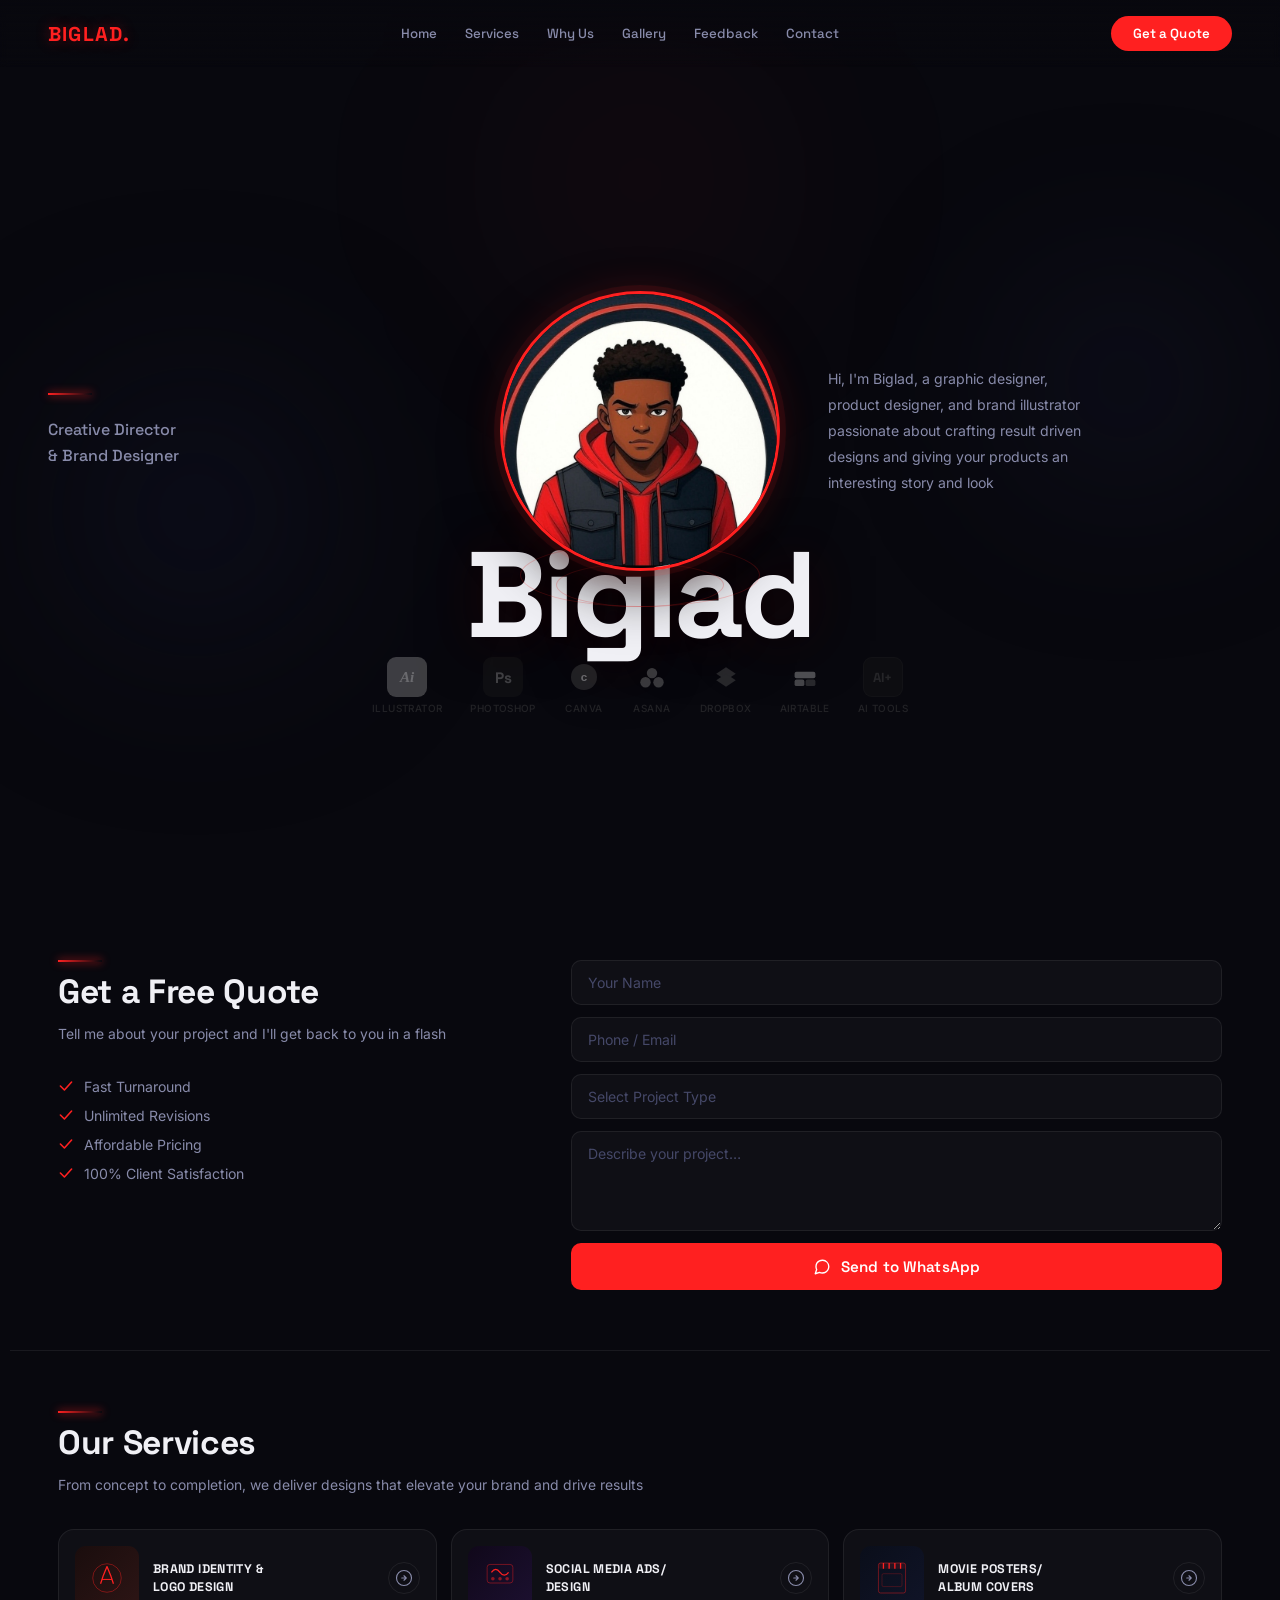
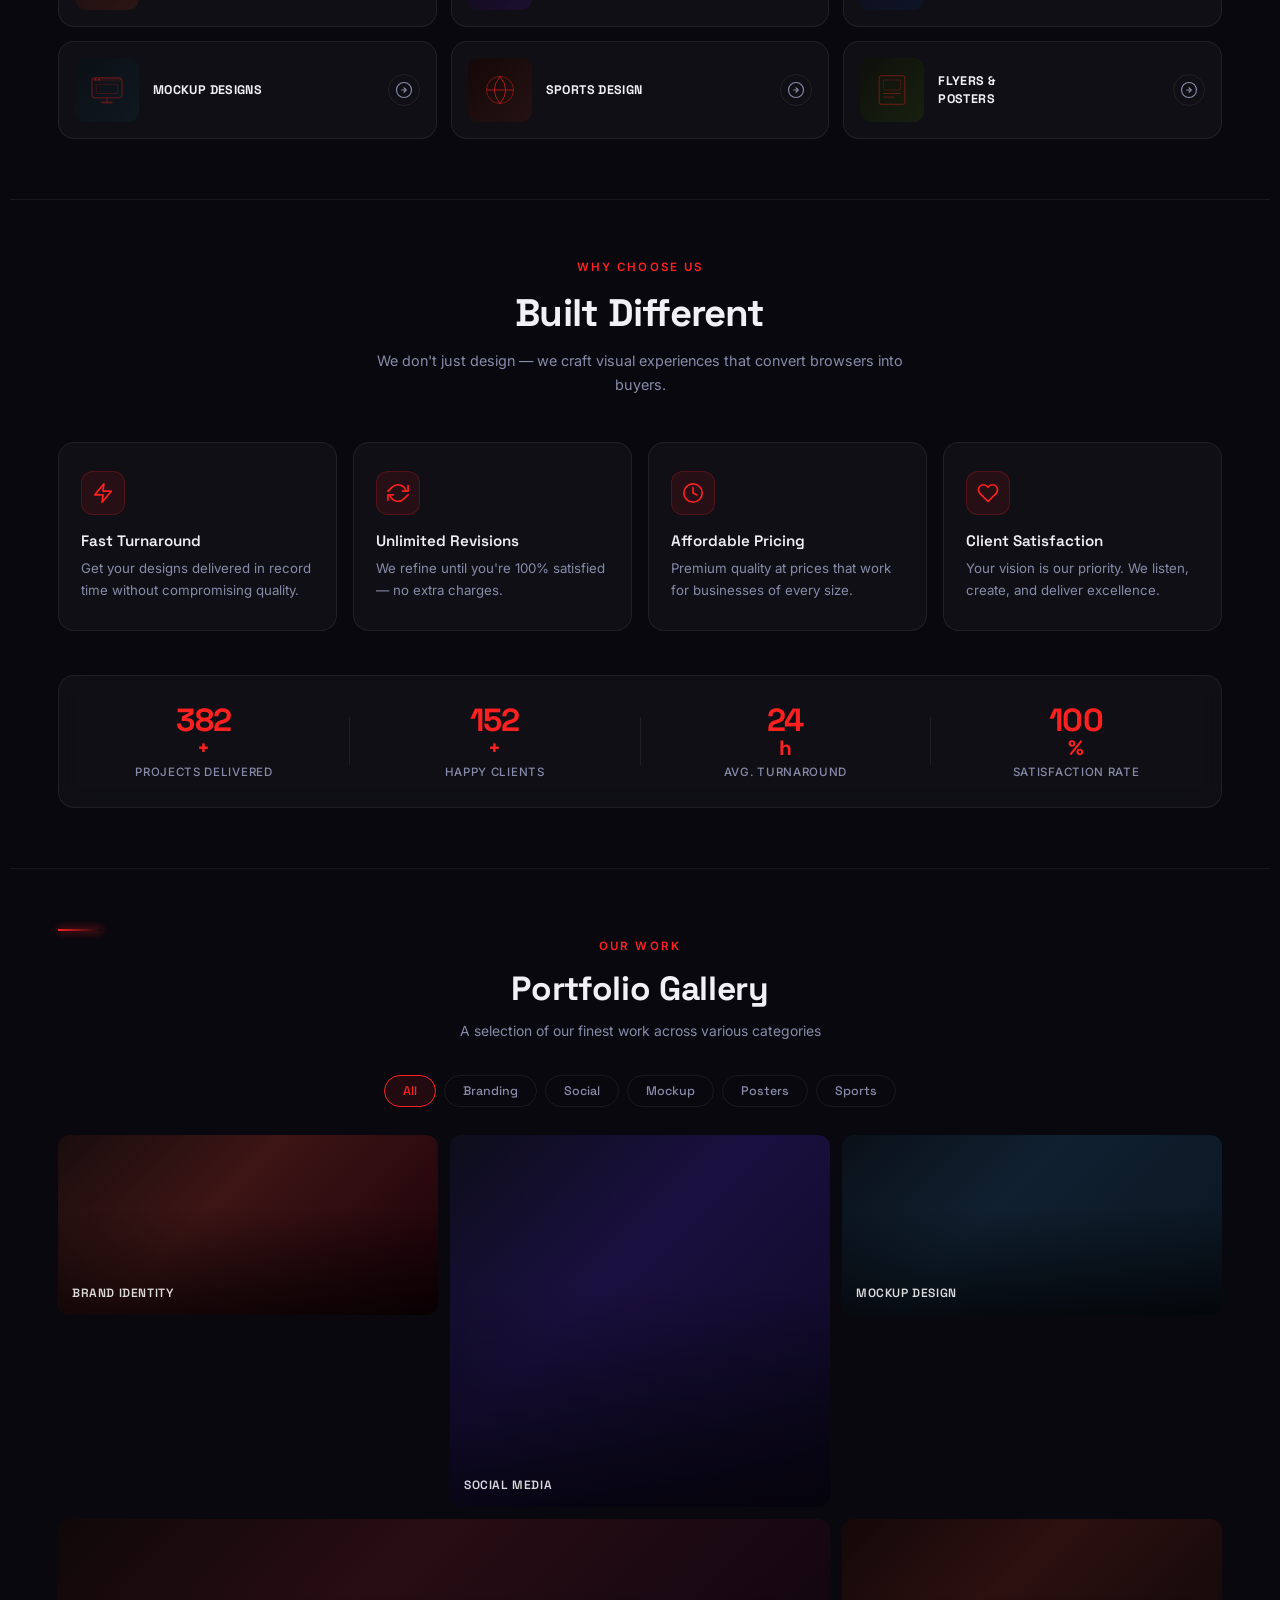
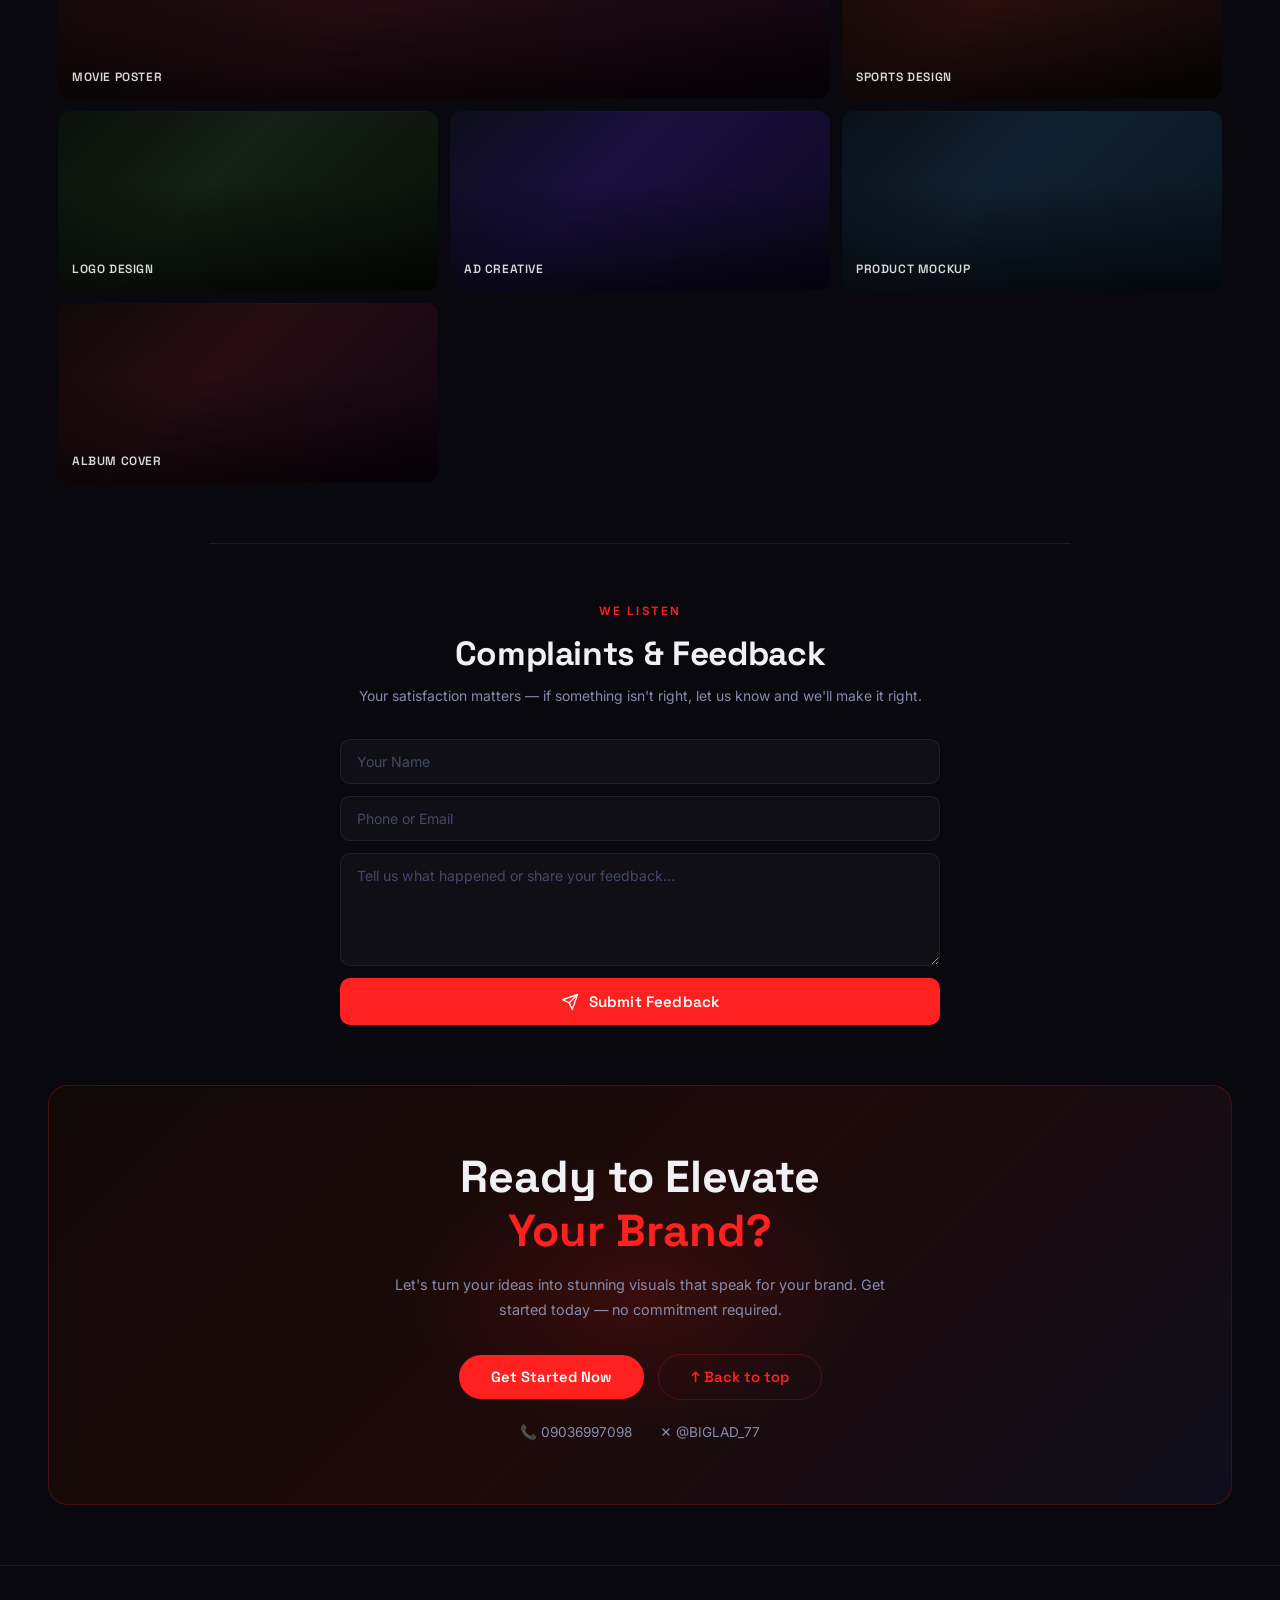
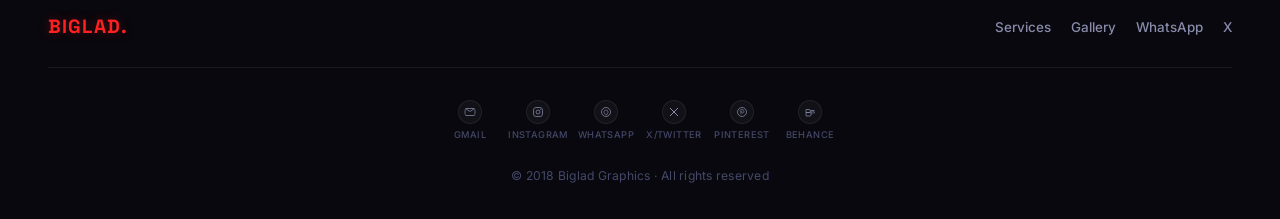
==== commit 1c5a279f: "Restructure site to match old portfolio flow with full styling New section order: Hero → Quote Form " ====
--- a/index.html
+++ b/index.html
@@ -13,54 +13,57 @@
 
   <!-- ── NAV ── -->
   <nav class="top-nav" id="topNav">
-    <button class="nav-pill" data-href="#work">
-      <svg class="pill-icon" viewBox="0 0 20 20" fill="none"><polygon points="6,3 17,10 6,17" fill="currentColor"/></svg>
-      See my work
-    </button>
-    <button class="nav-pill" data-href="#catalog">
-      <svg class="pill-icon" viewBox="0 0 20 20" fill="none"><path d="M3 4h14l-1.5 9H4.5L3 4Z" stroke="currentColor" stroke-width="1.5" fill="none"/><circle cx="8" cy="17" r="1.2" fill="currentColor"/><circle cx="13" cy="17" r="1.2" fill="currentColor"/></svg>
-      My catalog
-    </button>
-    <button class="nav-pill active" data-href="#quote">
-      <svg class="pill-icon" viewBox="0 0 20 20" fill="none"><polyline points="3,10 8,15 17,5" stroke="currentColor" stroke-width="2" stroke-linecap="round" stroke-linejoin="round"/></svg>
-      Book a service
+    <a class="nav-logo" href="#work">BIGLAD.</a>
+    <div class="nav-links">
+      <a class="nav-link" href="#work">Home</a>
+      <a class="nav-link" href="#catalog">Services</a>
+      <a class="nav-link" href="#why-us">Why Us</a>
+      <a class="nav-link" href="#gallery">Gallery</a>
+      <a class="nav-link" href="#feedback">Feedback</a>
+      <a class="nav-link" href="#contact">Contact</a>
+    </div>
+    <button class="nav-cta" onclick="document.getElementById('quote').scrollIntoView({behavior:'smooth'})">Get a Quote</button>
+    <button class="nav-burger" id="navBurger" aria-label="Menu">
+      <span></span><span></span><span></span>
     </button>
   </nav>
+  <div class="nav-mobile" id="navMobile">
+    <a href="#work"    onclick="closeMobile()">Home</a>
+    <a href="#catalog" onclick="closeMobile()">Services</a>
+    <a href="#why-us"  onclick="closeMobile()">Why Us</a>
+    <a href="#gallery" onclick="closeMobile()">Gallery</a>
+    <a href="#feedback"onclick="closeMobile()">Feedback</a>
+    <a href="#contact" onclick="closeMobile()">Contact</a>
+    <a href="#quote"   onclick="closeMobile()" class="mobile-cta">Get a Quote</a>
+  </div>
 
   <!-- ── HERO ── -->
   <section class="hero" id="work">
     <div class="blob b1"></div>
     <div class="blob b2"></div>
     <div class="blob b3"></div>
-
     <div class="hero-inner">
       <div class="hero-left" data-aos="fade-right">
         <div class="divider-line"></div>
         <p class="hero-role">Creative Director<br>&amp; Brand Designer</p>
       </div>
-
       <div class="hero-center">
         <div class="mascot-wrap" id="mascotWrap">
           <div class="mascot-halo"></div>
           <img class="mascot-img" src="mascot.jpg" alt="Biglad" />
           <div class="mascot-ring r1"></div>
           <div class="mascot-ring r2"></div>
-          <span class="spark s1"></span>
-          <span class="spark s2"></span>
-          <span class="spark s3"></span>
+          <span class="spark s1"></span><span class="spark s2"></span><span class="spark s3"></span>
         </div>
         <div class="name-block">
           <span class="name-tag">B I G L A D</span>
           <h1 class="name-main">Biglad</h1>
         </div>
       </div>
-
       <div class="hero-right" data-aos="fade-left">
         <p class="hero-bio">Hi, I'm Biglad, a graphic designer, product designer, and brand illustrator passionate about crafting result driven designs and giving your products an interesting story and look</p>
       </div>
     </div>
-
-    <!-- TOOLS -->
     <div class="tools-row" data-aos="fade-up">
       <div class="tool"><div class="tool-badge ai-b">Ai</div><span>Illustrator</span></div>
       <div class="tool"><div class="tool-badge ps-b">Ps</div><span>Photoshop</span></div>
@@ -72,122 +75,23 @@
     </div>
   </section>
 
-  <!-- ── STATS BAR ── -->
-  <section class="stats-sec" data-aos="fade-up">
-    <div class="stats-inner">
-      <div class="stat-item">
-        <span class="stat-num" data-target="500">0</span><span class="stat-num">+</span>
-        <span class="stat-label">Projects Done</span>
-      </div>
-      <div class="stat-div"></div>
-      <div class="stat-item">
-        <span class="stat-num" data-target="200">0</span><span class="stat-num">+</span>
-        <span class="stat-label">Happy Clients</span>
-      </div>
-      <div class="stat-div"></div>
-      <div class="stat-item">
-        <span class="stat-num">24</span><span class="stat-num">h</span>
-        <span class="stat-label">Avg. Turnaround</span>
-      </div>
-      <div class="stat-div"></div>
-      <div class="stat-item">
-        <span class="stat-num">100</span><span class="stat-num">%</span>
-        <span class="stat-label">Satisfaction Rate</span>
-      </div>
-    </div>
-  </section>
-
-  <!-- ── TAGLINE ── -->
-  <section class="tagline-sec" id="about" data-aos="fade-up">
-    <div class="divider-line"></div>
-    <h2 class="tagline-h">Crafting incredible, impactful Biglad designs — powerful brand identities and so much more…</h2>
-    <p class="tagline-p">Design is not just about pictures, words, logos, color and typography — it's a way of telling a brand's story, communicating ideas, identifying real problems and providing solutions. Crafting and curating memorable designs under the Biglad standard is what I do very well…</p>
-    <div class="logo-strip">
-      <div class="logos-track">
-        <span>Fiverr</span><span>Freelancer</span><span>99designs</span><span>Upwork</span>
-        <span>Behance</span><span>Dribbble</span><span>Adobe</span><span>Canva</span>
-        <span>Fiverr</span><span>Freelancer</span><span>99designs</span><span>Upwork</span>
-        <span>Behance</span><span>Dribbble</span><span>Adobe</span><span>Canva</span>
-      </div>
-    </div>
-  </section>
-
-  <!-- ── SERVICES ── -->
-  <section class="services-sec" id="catalog">
-    <div class="divider-line"></div>
-    <h2 class="sec-h" data-aos="fade-up">what I do</h2>
-    <div class="cards-grid">
-      <article class="s-card" data-aos="fade-up" data-aos-delay="0">
-        <div class="card-thumb t-brand"><svg viewBox="0 0 56 56" fill="none" width="40"><circle cx="28" cy="28" r="20" stroke="var(--a)" stroke-width="1.4" opacity=".4"/><path d="M19 36l4-12 5-12 5 12 4 12" stroke="var(--a)" stroke-width="1.8" stroke-linejoin="round" fill="none"/><line x1="21" y1="30" x2="35" y2="30" stroke="var(--a)" stroke-width="1.4"/></svg></div>
-        <div class="card-info"><h3>Brand Identity &amp;<br>Logo Design</h3><button class="c-btn"><svg viewBox="0 0 24 24" fill="none" width="18"><circle cx="12" cy="12" r="10" stroke="currentColor" stroke-width="1.5"/><path d="M9 12h6M12 9l3 3-3 3" stroke="currentColor" stroke-width="1.5" stroke-linecap="round" stroke-linejoin="round"/></svg></button></div>
-      </article>
-      <article class="s-card" data-aos="fade-up" data-aos-delay="80">
-        <div class="card-thumb t-social"><svg viewBox="0 0 56 56" fill="none" width="40"><rect x="10" y="9" width="36" height="26" rx="4" stroke="var(--a)" stroke-width="1.4" opacity=".4"/><path d="M16 20q6-8 12 0t12-0" stroke="var(--a)" stroke-width="1.8" fill="none"/><circle cx="18" cy="29" r="2.5" fill="var(--a)" opacity=".5"/><circle cx="28" cy="29" r="2.5" fill="var(--a)" opacity=".5"/><circle cx="38" cy="29" r="2.5" fill="var(--a)" opacity=".5"/></svg></div>
-        <div class="card-info"><h3>Social Media Ads/<br>Design</h3><button class="c-btn"><svg viewBox="0 0 24 24" fill="none" width="18"><circle cx="12" cy="12" r="10" stroke="currentColor" stroke-width="1.5"/><path d="M9 12h6M12 9l3 3-3 3" stroke="currentColor" stroke-width="1.5" stroke-linecap="round" stroke-linejoin="round"/></svg></button></div>
-      </article>
-      <article class="s-card" data-aos="fade-up" data-aos-delay="160">
-        <div class="card-thumb t-movie"><svg viewBox="0 0 56 56" fill="none" width="40"><rect x="9" y="7" width="38" height="42" rx="3" stroke="var(--a)" stroke-width="1.4" opacity=".4"/><rect x="9" y="7" width="38" height="8" rx="2" fill="var(--a)" opacity=".12"/><line x1="16" y1="7" x2="16" y2="15" stroke="var(--a)" stroke-width="1.8"/><line x1="24" y1="7" x2="24" y2="15" stroke="var(--a)" stroke-width="1.8"/><line x1="32" y1="7" x2="32" y2="15" stroke="var(--a)" stroke-width="1.8"/><line x1="40" y1="7" x2="40" y2="15" stroke="var(--a)" stroke-width="1.8"/><rect x="14" y="22" width="28" height="18" rx="2" stroke="var(--a)" stroke-width="1" opacity=".3"/></svg></div>
-        <div class="card-info"><h3>Movie Posters/<br>Album Covers</h3><button class="c-btn"><svg viewBox="0 0 24 24" fill="none" width="18"><circle cx="12" cy="12" r="10" stroke="currentColor" stroke-width="1.5"/><path d="M9 12h6M12 9l3 3-3 3" stroke="currentColor" stroke-width="1.5" stroke-linecap="round" stroke-linejoin="round"/></svg></button></div>
-      </article>
-      <article class="s-card" data-aos="fade-up" data-aos-delay="0">
-        <div class="card-thumb t-mockup"><svg viewBox="0 0 56 56" fill="none" width="40"><rect x="7" y="11" width="42" height="28" rx="4" stroke="var(--a)" stroke-width="1.4" opacity=".4"/><rect x="7" y="11" width="42" height="5" rx="3" fill="var(--a)" opacity=".1"/><circle cx="12" cy="13.5" r="1.4" fill="var(--a)" opacity=".5"/><circle cx="17" cy="13.5" r="1.4" fill="var(--a)" opacity=".5"/><rect x="13" y="20" width="30" height="13" rx="2" stroke="var(--a)" stroke-width="1" opacity=".3"/><line x1="28" y1="39" x2="28" y2="45" stroke="var(--a)" stroke-width="1.4" opacity=".4"/><rect x="20" y="44" width="16" height="3" rx="1.5" fill="var(--a)" opacity=".3"/></svg></div>
-        <div class="card-info"><h3>Mockup Designs</h3><button class="c-btn"><svg viewBox="0 0 24 24" fill="none" width="18"><circle cx="12" cy="12" r="10" stroke="currentColor" stroke-width="1.5"/><path d="M9 12h6M12 9l3 3-3 3" stroke="currentColor" stroke-width="1.5" stroke-linecap="round" stroke-linejoin="round"/></svg></button></div>
-      </article>
-      <article class="s-card" data-aos="fade-up" data-aos-delay="80">
-        <div class="card-thumb t-sports"><svg viewBox="0 0 56 56" fill="none" width="40"><circle cx="28" cy="28" r="19" stroke="var(--a)" stroke-width="1.4" opacity=".4"/><path d="M28 9q8 10 8 19t-8 19q-8-10-8-19t8-19z" stroke="var(--a)" stroke-width="1.4" fill="none" opacity=".6"/><line x1="9" y1="28" x2="47" y2="28" stroke="var(--a)" stroke-width="1.4" opacity=".6"/></svg></div>
-        <div class="card-info"><h3>Sports Design</h3><button class="c-btn"><svg viewBox="0 0 24 24" fill="none" width="18"><circle cx="12" cy="12" r="10" stroke="currentColor" stroke-width="1.5"/><path d="M9 12h6M12 9l3 3-3 3" stroke="currentColor" stroke-width="1.5" stroke-linecap="round" stroke-linejoin="round"/></svg></button></div>
-      </article>
-    </div>
-  </section>
-
-  <!-- ── PORTFOLIO GALLERY ── -->
-  <section class="gallery-sec" id="gallery">
-    <div class="divider-line"></div>
-    <div class="gallery-header" data-aos="fade-up">
-      <h2 class="sec-h">Portfolio Gallery</h2>
-      <p class="sec-sub">A selection of our finest work across various categories</p>
-    </div>
-    <div class="gallery-filters" data-aos="fade-up">
-      <button class="gf-btn active" data-filter="all">All</button>
-      <button class="gf-btn" data-filter="brand">Branding</button>
-      <button class="gf-btn" data-filter="social">Social</button>
-      <button class="gf-btn" data-filter="mockup">Mockup</button>
-      <button class="gf-btn" data-filter="poster">Posters</button>
-      <button class="gf-btn" data-filter="sports">Sports</button>
-    </div>
-    <div class="gallery-grid" id="galleryGrid">
-      <div class="g-item" data-cat="brand" data-aos="fade-up"><div class="g-thumb g-t1"><span>Brand Identity</span></div></div>
-      <div class="g-item g-tall" data-cat="social" data-aos="fade-up"><div class="g-thumb g-t2"><span>Social Media</span></div></div>
-      <div class="g-item" data-cat="mockup" data-aos="fade-up"><div class="g-thumb g-t3"><span>Mockup Design</span></div></div>
-      <div class="g-item g-wide" data-cat="poster" data-aos="fade-up"><div class="g-thumb g-t4"><span>Movie Poster</span></div></div>
-      <div class="g-item" data-cat="sports" data-aos="fade-up"><div class="g-thumb g-t5"><span>Sports Design</span></div></div>
-      <div class="g-item" data-cat="brand" data-aos="fade-up"><div class="g-thumb g-t6"><span>Logo Design</span></div></div>
-      <div class="g-item" data-cat="social" data-aos="fade-up"><div class="g-thumb g-t2"><span>Ad Creative</span></div></div>
-      <div class="g-item" data-cat="mockup" data-aos="fade-up"><div class="g-thumb g-t3"><span>Product Mockup</span></div></div>
-      <div class="g-item" data-cat="poster" data-aos="fade-up"><div class="g-thumb g-t4"><span>Album Cover</span></div></div>
-    </div>
-    <p class="gallery-note">📌 Upload your real work images to replace these placeholders</p>
-  </section>
-
-  <!-- ── QUOTE FORM ── -->
+  <!-- ── GET A FREE QUOTE ── -->
   <section class="quote-sec" id="quote" data-aos="fade-up">
-    <div class="divider-line"></div>
     <div class="quote-inner">
       <div class="quote-left">
+        <div class="divider-line"></div>
         <h2 class="sec-h">Get a Free Quote</h2>
         <p class="sec-sub">Tell me about your project and I'll get back to you in a flash</p>
         <div class="quote-perks">
-          <div class="perk"><svg viewBox="0 0 20 20" fill="none" width="18"><polyline points="3,10 8,15 17,5" stroke="var(--a)" stroke-width="2" stroke-linecap="round" stroke-linejoin="round"/></svg><span>Fast Turnaround</span></div>
-          <div class="perk"><svg viewBox="0 0 20 20" fill="none" width="18"><polyline points="3,10 8,15 17,5" stroke="var(--a)" stroke-width="2" stroke-linecap="round" stroke-linejoin="round"/></svg><span>Unlimited Revisions</span></div>
-          <div class="perk"><svg viewBox="0 0 20 20" fill="none" width="18"><polyline points="3,10 8,15 17,5" stroke="var(--a)" stroke-width="2" stroke-linecap="round" stroke-linejoin="round"/></svg><span>Affordable Pricing</span></div>
-          <div class="perk"><svg viewBox="0 0 20 20" fill="none" width="18"><polyline points="3,10 8,15 17,5" stroke="var(--a)" stroke-width="2" stroke-linecap="round" stroke-linejoin="round"/></svg><span>100% Client Satisfaction</span></div>
+          <div class="perk"><svg viewBox="0 0 20 20" fill="none" width="16"><polyline points="3,10 8,15 17,5" stroke="var(--a)" stroke-width="2" stroke-linecap="round" stroke-linejoin="round"/></svg><span>Fast Turnaround</span></div>
+          <div class="perk"><svg viewBox="0 0 20 20" fill="none" width="16"><polyline points="3,10 8,15 17,5" stroke="var(--a)" stroke-width="2" stroke-linecap="round" stroke-linejoin="round"/></svg><span>Unlimited Revisions</span></div>
+          <div class="perk"><svg viewBox="0 0 20 20" fill="none" width="16"><polyline points="3,10 8,15 17,5" stroke="var(--a)" stroke-width="2" stroke-linecap="round" stroke-linejoin="round"/></svg><span>Affordable Pricing</span></div>
+          <div class="perk"><svg viewBox="0 0 20 20" fill="none" width="16"><polyline points="3,10 8,15 17,5" stroke="var(--a)" stroke-width="2" stroke-linecap="round" stroke-linejoin="round"/></svg><span>100% Client Satisfaction</span></div>
         </div>
       </div>
       <form class="quote-form" id="quoteForm">
-        <div class="form-row">
-          <input class="f-input" type="text" name="name" placeholder="Your Name" required />
-          <input class="f-input" type="text" name="phone" placeholder="Phone / Email" required />
-        </div>
+        <input class="f-input" type="text" name="name" placeholder="Your Name" required />
+        <input class="f-input" type="text" name="phone" placeholder="Phone / Email" required />
         <select class="f-input f-select" name="type" required>
           <option value="" disabled selected>Select Project Type</option>
           <option>Brand Identity &amp; Logo Design</option>
@@ -199,29 +103,190 @@
         </select>
         <textarea class="f-input f-textarea" name="desc" placeholder="Describe your project…" rows="4" required></textarea>
         <button class="f-submit" type="submit">
-          <svg viewBox="0 0 24 24" fill="none" width="20"><path d="M21 11.5a8.38 8.38 0 01-.9 3.8 8.5 8.5 0 01-7.6 4.7 8.38 8.38 0 01-3.8-.9L3 21l1.9-5.7a8.38 8.38 0 01-.9-3.8 8.5 8.5 0 014.7-7.6 8.38 8.38 0 013.8-.9h.5a8.48 8.48 0 018 8v.5z" stroke="currentColor" stroke-width="1.8" stroke-linecap="round" stroke-linejoin="round"/></svg>
+          <svg viewBox="0 0 24 24" fill="none" width="18"><path d="M21 11.5a8.38 8.38 0 01-.9 3.8 8.5 8.5 0 01-7.6 4.7 8.38 8.38 0 01-3.8-.9L3 21l1.9-5.7a8.38 8.38 0 01-.9-3.8 8.5 8.5 0 014.7-7.6 8.38 8.38 0 013.8-.9h.5a8.48 8.48 0 018 8v.5z" stroke="currentColor" stroke-width="1.8" stroke-linecap="round" stroke-linejoin="round"/></svg>
           Send to WhatsApp
         </button>
       </form>
     </div>
   </section>
 
-  <!-- ── CTA BANNER ── -->
+  <!-- ── SERVICES ── -->
+  <section class="services-sec" id="catalog">
+    <div class="divider-line"></div>
+    <h2 class="sec-h" data-aos="fade-up">Our Services</h2>
+    <p class="sec-sub" data-aos="fade-up">From concept to completion, we deliver designs that elevate your brand and drive results</p>
+    <div class="cards-grid">
+      <article class="s-card" data-aos="fade-up" data-aos-delay="0">
+        <div class="card-thumb t-brand"><svg viewBox="0 0 56 56" fill="none" width="40"><circle cx="28" cy="28" r="20" stroke="var(--a)" stroke-width="1.4" opacity=".4"/><path d="M19 36l4-12 5-12 5 12 4 12" stroke="var(--a)" stroke-width="1.8" stroke-linejoin="round" fill="none"/><line x1="21" y1="30" x2="35" y2="30" stroke="var(--a)" stroke-width="1.4"/></svg></div>
+        <div class="card-info"><h3>Brand Identity &amp;<br>Logo Design</h3><button class="c-btn" onclick="document.getElementById('quote').scrollIntoView({behavior:'smooth'})"><svg viewBox="0 0 24 24" fill="none" width="18"><circle cx="12" cy="12" r="10" stroke="currentColor" stroke-width="1.5"/><path d="M9 12h6M12 9l3 3-3 3" stroke="currentColor" stroke-width="1.5" stroke-linecap="round" stroke-linejoin="round"/></svg></button></div>
+      </article>
+      <article class="s-card" data-aos="fade-up" data-aos-delay="60">
+        <div class="card-thumb t-social"><svg viewBox="0 0 56 56" fill="none" width="40"><rect x="10" y="9" width="36" height="26" rx="4" stroke="var(--a)" stroke-width="1.4" opacity=".4"/><path d="M16 20q6-8 12 0t12-0" stroke="var(--a)" stroke-width="1.8" fill="none"/><circle cx="18" cy="29" r="2.5" fill="var(--a)" opacity=".5"/><circle cx="28" cy="29" r="2.5" fill="var(--a)" opacity=".5"/><circle cx="38" cy="29" r="2.5" fill="var(--a)" opacity=".5"/></svg></div>
+        <div class="card-info"><h3>Social Media Ads/<br>Design</h3><button class="c-btn" onclick="document.getElementById('quote').scrollIntoView({behavior:'smooth'})"><svg viewBox="0 0 24 24" fill="none" width="18"><circle cx="12" cy="12" r="10" stroke="currentColor" stroke-width="1.5"/><path d="M9 12h6M12 9l3 3-3 3" stroke="currentColor" stroke-width="1.5" stroke-linecap="round" stroke-linejoin="round"/></svg></button></div>
+      </article>
+      <article class="s-card" data-aos="fade-up" data-aos-delay="120">
+        <div class="card-thumb t-movie"><svg viewBox="0 0 56 56" fill="none" width="40"><rect x="9" y="7" width="38" height="42" rx="3" stroke="var(--a)" stroke-width="1.4" opacity=".4"/><rect x="9" y="7" width="38" height="8" rx="2" fill="var(--a)" opacity=".12"/><line x1="16" y1="7" x2="16" y2="15" stroke="var(--a)" stroke-width="1.8"/><line x1="24" y1="7" x2="24" y2="15" stroke="var(--a)" stroke-width="1.8"/><line x1="32" y1="7" x2="32" y2="15" stroke="var(--a)" stroke-width="1.8"/><line x1="40" y1="7" x2="40" y2="15" stroke="var(--a)" stroke-width="1.8"/><rect x="14" y="22" width="28" height="18" rx="2" stroke="var(--a)" stroke-width="1" opacity=".3"/></svg></div>
+        <div class="card-info"><h3>Movie Posters/<br>Album Covers</h3><button class="c-btn" onclick="document.getElementById('quote').scrollIntoView({behavior:'smooth'})"><svg viewBox="0 0 24 24" fill="none" width="18"><circle cx="12" cy="12" r="10" stroke="currentColor" stroke-width="1.5"/><path d="M9 12h6M12 9l3 3-3 3" stroke="currentColor" stroke-width="1.5" stroke-linecap="round" stroke-linejoin="round"/></svg></button></div>
+      </article>
+      <article class="s-card" data-aos="fade-up" data-aos-delay="0">
+        <div class="card-thumb t-mockup"><svg viewBox="0 0 56 56" fill="none" width="40"><rect x="7" y="11" width="42" height="28" rx="4" stroke="var(--a)" stroke-width="1.4" opacity=".4"/><rect x="7" y="11" width="42" height="5" rx="3" fill="var(--a)" opacity=".1"/><circle cx="12" cy="13.5" r="1.4" fill="var(--a)" opacity=".5"/><circle cx="17" cy="13.5" r="1.4" fill="var(--a)" opacity=".5"/><rect x="13" y="20" width="30" height="13" rx="2" stroke="var(--a)" stroke-width="1" opacity=".3"/><line x1="28" y1="39" x2="28" y2="45" stroke="var(--a)" stroke-width="1.4" opacity=".4"/><rect x="20" y="44" width="16" height="3" rx="1.5" fill="var(--a)" opacity=".3"/></svg></div>
+        <div class="card-info"><h3>Mockup Designs</h3><button class="c-btn" onclick="document.getElementById('quote').scrollIntoView({behavior:'smooth'})"><svg viewBox="0 0 24 24" fill="none" width="18"><circle cx="12" cy="12" r="10" stroke="currentColor" stroke-width="1.5"/><path d="M9 12h6M12 9l3 3-3 3" stroke="currentColor" stroke-width="1.5" stroke-linecap="round" stroke-linejoin="round"/></svg></button></div>
+      </article>
+      <article class="s-card" data-aos="fade-up" data-aos-delay="60">
+        <div class="card-thumb t-sports"><svg viewBox="0 0 56 56" fill="none" width="40"><circle cx="28" cy="28" r="19" stroke="var(--a)" stroke-width="1.4" opacity=".4"/><path d="M28 9q8 10 8 19t-8 19q-8-10-8-19t8-19z" stroke="var(--a)" stroke-width="1.4" fill="none" opacity=".6"/><line x1="9" y1="28" x2="47" y2="28" stroke="var(--a)" stroke-width="1.4" opacity=".6"/></svg></div>
+        <div class="card-info"><h3>Sports Design</h3><button class="c-btn" onclick="document.getElementById('quote').scrollIntoView({behavior:'smooth'})"><svg viewBox="0 0 24 24" fill="none" width="18"><circle cx="12" cy="12" r="10" stroke="currentColor" stroke-width="1.5"/><path d="M9 12h6M12 9l3 3-3 3" stroke="currentColor" stroke-width="1.5" stroke-linecap="round" stroke-linejoin="round"/></svg></button></div>
+      </article>
+      <article class="s-card" data-aos="fade-up" data-aos-delay="120">
+        <div class="card-thumb t-flyer"><svg viewBox="0 0 56 56" fill="none" width="40"><rect x="10" y="8" width="36" height="40" rx="3" stroke="var(--a)" stroke-width="1.4" opacity=".4"/><rect x="16" y="14" width="24" height="14" rx="2" stroke="var(--a)" stroke-width="1" opacity=".3"/><line x1="16" y1="33" x2="40" y2="33" stroke="var(--a)" stroke-width="1.4" opacity=".4"/><line x1="16" y1="38" x2="32" y2="38" stroke="var(--a)" stroke-width="1.4" opacity=".3"/></svg></div>
+        <div class="card-info"><h3>Flyers &amp;<br>Posters</h3><button class="c-btn" onclick="document.getElementById('quote').scrollIntoView({behavior:'smooth'})"><svg viewBox="0 0 24 24" fill="none" width="18"><circle cx="12" cy="12" r="10" stroke="currentColor" stroke-width="1.5"/><path d="M9 12h6M12 9l3 3-3 3" stroke="currentColor" stroke-width="1.5" stroke-linecap="round" stroke-linejoin="round"/></svg></button></div>
+      </article>
+    </div>
+  </section>
+
+  <!-- ── WHY US / BUILT DIFFERENT ── -->
+  <section class="why-sec" id="why-us" data-aos="fade-up">
+    <div class="why-label">WHY CHOOSE US</div>
+    <h2 class="why-h">Built Different</h2>
+    <p class="why-sub">We don't just design — we craft visual experiences that convert browsers into buyers.</p>
+    <div class="why-grid">
+      <div class="why-card" data-aos="fade-up" data-aos-delay="0">
+        <div class="why-icon">
+          <svg viewBox="0 0 24 24" fill="none" width="22"><path d="M13 2L3 14h9l-1 8 10-12h-9l1-8z" stroke="currentColor" stroke-width="1.8" stroke-linecap="round" stroke-linejoin="round"/></svg>
+        </div>
+        <h3>Fast Turnaround</h3>
+        <p>Get your designs delivered in record time without compromising quality.</p>
+      </div>
+      <div class="why-card" data-aos="fade-up" data-aos-delay="80">
+        <div class="why-icon">
+          <svg viewBox="0 0 24 24" fill="none" width="22"><path d="M23 4v6h-6M1 20v-6h6" stroke="currentColor" stroke-width="1.8" stroke-linecap="round" stroke-linejoin="round"/><path d="M20.49 9A9 9 0 005.64 5.64L1 10M23 14l-4.64 4.36A9 9 0 013.51 15" stroke="currentColor" stroke-width="1.8" stroke-linecap="round" stroke-linejoin="round"/></svg>
+        </div>
+        <h3>Unlimited Revisions</h3>
+        <p>We refine until you're 100% satisfied — no extra charges.</p>
+      </div>
+      <div class="why-card" data-aos="fade-up" data-aos-delay="160">
+        <div class="why-icon">
+          <svg viewBox="0 0 24 24" fill="none" width="22"><circle cx="12" cy="12" r="10" stroke="currentColor" stroke-width="1.8"/><path d="M12 6v6l4 2" stroke="currentColor" stroke-width="1.8" stroke-linecap="round"/></svg>
+        </div>
+        <h3>Affordable Pricing</h3>
+        <p>Premium quality at prices that work for businesses of every size.</p>
+      </div>
+      <div class="why-card" data-aos="fade-up" data-aos-delay="240">
+        <div class="why-icon">
+          <svg viewBox="0 0 24 24" fill="none" width="22"><path d="M20.84 4.61a5.5 5.5 0 00-7.78 0L12 5.67l-1.06-1.06a5.5 5.5 0 00-7.78 7.78l1.06 1.06L12 21.23l7.78-7.78 1.06-1.06a5.5 5.5 0 000-7.78z" stroke="currentColor" stroke-width="1.8" stroke-linecap="round" stroke-linejoin="round"/></svg>
+        </div>
+        <h3>Client Satisfaction</h3>
+        <p>Your vision is our priority. We listen, create, and deliver excellence.</p>
+      </div>
+    </div>
+
+    <!-- Stats bar inside Why Us -->
+    <div class="stats-inner" data-aos="fade-up">
+      <div class="stat-item">
+        <span class="stat-num" data-target="500">0</span><span class="stat-suf">+</span>
+        <span class="stat-label">Projects Delivered</span>
+      </div>
+      <div class="stat-div"></div>
+      <div class="stat-item">
+        <span class="stat-num" data-target="200">0</span><span class="stat-suf">+</span>
+        <span class="stat-label">Happy Clients</span>
+      </div>
+      <div class="stat-div"></div>
+      <div class="stat-item">
+        <span class="stat-num-fixed">24</span><span class="stat-suf">h</span>
+        <span class="stat-label">Avg. Turnaround</span>
+      </div>
+      <div class="stat-div"></div>
+      <div class="stat-item">
+        <span class="stat-num-fixed">100</span><span class="stat-suf">%</span>
+        <span class="stat-label">Satisfaction Rate</span>
+      </div>
+    </div>
+  </section>
+
+  <!-- ── PORTFOLIO GALLERY ── -->
+  <section class="gallery-sec" id="gallery">
+    <div class="divider-line"></div>
+    <div class="gallery-header" data-aos="fade-up">
+      <p class="why-label">OUR WORK</p>
+      <h2 class="sec-h">Portfolio Gallery</h2>
+      <p class="sec-sub">A selection of our finest work across various categories</p>
+    </div>
+    <div class="gallery-filters" data-aos="fade-up">
+      <button class="gf-btn active" data-filter="all">All</button>
+      <button class="gf-btn" data-filter="brand">Branding</button>
+      <button class="gf-btn" data-filter="social">Social</button>
+      <button class="gf-btn" data-filter="mockup">Mockup</button>
+      <button class="gf-btn" data-filter="poster">Posters</button>
+      <button class="gf-btn" data-filter="sports">Sports</button>
+    </div>
+    <div class="gallery-grid" id="galleryGrid">
+      <div class="g-item" data-cat="brand"  data-label="Brand Identity"  data-aos="fade-up"><div class="g-thumb g-t1"><span>Brand Identity</span></div></div>
+      <div class="g-item g-tall" data-cat="social"  data-label="Social Media Ad" data-aos="fade-up"><div class="g-thumb g-t2"><span>Social Media</span></div></div>
+      <div class="g-item" data-cat="mockup" data-label="Mockup Design"    data-aos="fade-up"><div class="g-thumb g-t3"><span>Mockup Design</span></div></div>
+      <div class="g-item g-wide" data-cat="poster"  data-label="Movie Poster"     data-aos="fade-up"><div class="g-thumb g-t4"><span>Movie Poster</span></div></div>
+      <div class="g-item" data-cat="sports" data-label="Sports Design"    data-aos="fade-up"><div class="g-thumb g-t5"><span>Sports Design</span></div></div>
+      <div class="g-item" data-cat="brand"  data-label="Logo Design"       data-aos="fade-up"><div class="g-thumb g-t6"><span>Logo Design</span></div></div>
+      <div class="g-item" data-cat="social" data-label="Ad Creative"       data-aos="fade-up"><div class="g-thumb g-t2"><span>Ad Creative</span></div></div>
+      <div class="g-item" data-cat="mockup" data-label="Product Mockup"    data-aos="fade-up"><div class="g-thumb g-t3"><span>Product Mockup</span></div></div>
+      <div class="g-item" data-cat="poster" data-label="Album Cover"       data-aos="fade-up"><div class="g-thumb g-t4"><span>Album Cover</span></div></div>
+    </div>
+  </section>
+
+  <!-- Gallery Lightbox -->
+  <div class="lightbox" id="lightbox" role="dialog" aria-modal="true">
+    <div class="lb-overlay" id="lbOverlay"></div>
+    <div class="lb-card">
+      <button class="lb-close" id="lbClose" aria-label="Close">&#x2715;</button>
+      <div class="lb-preview" id="lbPreview"></div>
+      <p class="lb-note">Replace this placeholder with your actual portfolio piece.</p>
+      <button class="lb-order" onclick="document.getElementById('lightbox').classList.remove('open'); document.getElementById('quote').scrollIntoView({behavior:'smooth'})">Order Similar Design</button>
+    </div>
+  </div>
+
+  <!-- ── COMPLAINTS & FEEDBACK ── -->
+  <section class="feedback-sec" id="feedback" data-aos="fade-up">
+    <div class="why-label">WE LISTEN</div>
+    <h2 class="sec-h">Complaints &amp; Feedback</h2>
+    <p class="sec-sub">Your satisfaction matters — if something isn't right, let us know and we'll make it right.</p>
+    <form class="feedback-form" id="feedbackForm">
+      <input class="f-input" type="text" name="fb-name" placeholder="Your Name" required />
+      <input class="f-input" type="text" name="fb-contact" placeholder="Phone or Email" required />
+      <textarea class="f-input f-textarea" name="fb-msg" placeholder="Tell us what happened or share your feedback…" rows="5" required></textarea>
+      <button class="f-submit" type="submit">
+        <svg viewBox="0 0 24 24" fill="none" width="18"><line x1="22" y1="2" x2="11" y2="13" stroke="currentColor" stroke-width="1.8" stroke-linecap="round"/><polygon points="22,2 15,22 11,13 2,9" stroke="currentColor" stroke-width="1.8" stroke-linejoin="round" fill="none"/></svg>
+        Submit Feedback
+      </button>
+    </form>
+  </section>
+
+  <!-- ── CTA ── -->
   <section class="cta-sec" data-aos="fade-up">
     <div class="cta-glow"></div>
     <div class="cta-inner">
       <h2 class="cta-h">Ready to Elevate<br><span>Your Brand?</span></h2>
-      <p class="cta-sub">Let's turn your ideas into stunning visuals that speak for your brand. Get started today — first consultation is free.</p>
+      <p class="cta-sub">Let's turn your ideas into stunning visuals that speak for your brand. Get started today — no commitment required.</p>
       <div class="cta-btns">
         <button class="cta-btn-primary" onclick="document.getElementById('quote').scrollIntoView({behavior:'smooth'})">Get Started Now</button>
-        <a class="cta-btn-ghost" href="https://wa.me/2349036997098" target="_blank" rel="noopener">Chat on WhatsApp</a>
-      </div>
-    </div>
-  </section>
-
-  <!-- ── CONTACT ── -->
-  <section class="contact-sec" id="contact" data-aos="fade-up">
-    <h2 class="contact-h">Contact me</h2>
+        <a class="cta-btn-ghost" href="#work" onclick="window.scrollTo({top:0,behavior:'smooth'});return false;">↑ Back to top</a>
+      </div>
+      <div class="cta-footer-info">
+        <span>📞 09036997098</span>
+        <span>✕ @BIGLAD_77</span>
+      </div>
+    </div>
+  </section>
+
+  <!-- ── CONTACT / FOOTER ── -->
+  <footer class="contact-sec" id="contact" data-aos="fade-up">
+    <div class="footer-top">
+      <span class="footer-logo">BIGLAD.</span>
+      <div class="footer-links">
+        <a href="#catalog">Services</a>
+        <a href="#gallery">Gallery</a>
+        <a href="https://wa.me/2349036997098" target="_blank" rel="noopener">WhatsApp</a>
+        <a href="https://x.com/BIGLAD_77" target="_blank" rel="noopener">X</a>
+      </div>
+    </div>
     <div class="socials">
       <a class="si gmail"    href="mailto:bigladgraphics@gmail.com" aria-label="Gmail"><svg viewBox="0 0 24 24" fill="none"><path d="M4 6l8 5 8-5" stroke="currentColor" stroke-width="1.5"/><rect x="2" y="5" width="20" height="14" rx="2" stroke="currentColor" stroke-width="1.5"/></svg><span>Gmail</span></a>
       <a class="si instagram" href="#" aria-label="Instagram"><svg viewBox="0 0 24 24" fill="none"><rect x="3" y="3" width="18" height="18" rx="5" stroke="currentColor" stroke-width="1.5"/><circle cx="12" cy="12" r="4" stroke="currentColor" stroke-width="1.5"/><circle cx="17.5" cy="6.5" r="1" fill="currentColor"/></svg><span>Instagram</span></a>
@@ -231,7 +296,7 @@
       <a class="si behance"   href="#" aria-label="Behance"><svg viewBox="0 0 24 24" fill="none"><path d="M4 7h6a3 3 0 010 6H4V7z" stroke="currentColor" stroke-width="1.5" fill="none"/><path d="M4 13h7a3.5 3.5 0 010 7H4V13z" stroke="currentColor" stroke-width="1.5" fill="none"/><line x1="14" y1="9" x2="21" y2="9" stroke="currentColor" stroke-width="1.5"/><path d="M14 14q0-4 3.5-4t3.5 4H14z" stroke="currentColor" stroke-width="1.2" fill="none"/></svg><span>Behance</span></a>
     </div>
     <p class="footer-cr">© 2018 Biglad Graphics · All rights reserved</p>
-  </section>
+  </footer>
 
   <script src="script.js"></script>
 </body>
--- a/styles.css
+++ b/styles.css
@@ -34,24 +34,27 @@
 .top-nav{
   position:fixed;top:0;left:0;right:0;z-index:100;
   display:flex;justify-content:space-between;align-items:center;
-  padding:18px 48px;
+  padding:16px 48px;
   background:linear-gradient(180deg,rgba(8,8,14,.96) 0%,transparent 100%);
   backdrop-filter:blur(4px);
   transition:background .4s,box-shadow .4s;
 }
-.nav-pill{
-  display:inline-flex;align-items:center;gap:8px;
-  padding:10px 20px;border-radius:var(--r-pill);
-  border:1px solid var(--bdr);background:rgba(255,255,255,.04);
-  color:var(--t1);font-family:var(--f-h);font-size:.86rem;font-weight:500;
-  cursor:pointer;letter-spacing:.01em;backdrop-filter:blur(10px);
-  transition:border-color .3s,box-shadow .3s,background .3s,transform .25s var(--spring),color .3s;
-  outline:none;
-}
-.nav-pill .pill-icon{width:14px;height:14px;flex-shrink:0;color:var(--t2);transition:color .3s}
-.nav-pill:hover,.nav-pill.active{border-color:var(--a);color:var(--a);background:var(--a-dim);box-shadow:var(--a-glow-s);transform:scale(1.04)}
-.nav-pill:hover .pill-icon,.nav-pill.active .pill-icon{color:var(--a)}
-.nav-pill.active{box-shadow:var(--a-glow)}
+.nav-logo{font-family:var(--f-h);font-size:1.25rem;font-weight:700;color:var(--a);text-decoration:none;letter-spacing:.06em;text-shadow:0 0 14px rgba(255,32,32,.35);flex-shrink:0}
+.nav-links{display:flex;align-items:center;gap:2px}
+.nav-link{color:var(--t2);text-decoration:none;font-family:var(--f-h);font-size:.83rem;font-weight:500;padding:7px 13px;border-radius:var(--r-pill);white-space:nowrap;transition:color .25s,background .25s}
+.nav-link:hover{color:var(--t1);background:rgba(255,255,255,.05)}
+.nav-cta{padding:9px 22px;border-radius:var(--r-pill);border:none;background:var(--a);color:#fff;font-family:var(--f-h);font-size:.83rem;font-weight:600;cursor:pointer;letter-spacing:.01em;flex-shrink:0;transition:background .25s,transform .25s var(--spring),box-shadow .25s}
+.nav-cta:hover{background:#e01818;transform:translateY(-1px);box-shadow:0 6px 20px rgba(255,32,32,.35)}
+.nav-burger{display:none;flex-direction:column;gap:5px;background:none;border:none;cursor:pointer;padding:4px;flex-shrink:0}
+.nav-burger span{display:block;width:22px;height:2px;background:var(--t1);border-radius:2px;transition:transform .3s,opacity .3s}
+
+/* ── MOBILE NAV ── */
+.nav-mobile{display:none;position:fixed;top:64px;left:0;right:0;background:rgba(8,8,14,.97);backdrop-filter:blur(16px);border-bottom:1px solid var(--bdr);padding:16px 24px 24px;flex-direction:column;gap:4px;z-index:99}
+.nav-mobile.open{display:flex}
+.nav-mobile a{color:var(--t2);text-decoration:none;font-family:var(--f-h);font-size:.95rem;font-weight:500;padding:12px 16px;border-radius:10px;transition:color .25s,background .25s}
+.nav-mobile a:hover{color:var(--t1);background:var(--surf-h)}
+.nav-mobile .mobile-cta{margin-top:8px;background:var(--a);color:#fff;text-align:center;border-radius:10px;font-weight:600}
+.nav-mobile .mobile-cta:hover{background:#e01818;color:#fff}
 
 /* ── HERO ── */
 .hero{
@@ -65,53 +68,27 @@
 .b3{width:260px;height:260px;top:28%;right:2%;background:radial-gradient(circle,rgba(28,32,64,.55) 0%,transparent 70%);animation:bd 18s ease-in-out infinite alternate-reverse}
 @keyframes bd{from{transform:translate(0,0) scale(1)}to{transform:translate(22px,32px) scale(1.1)}}
 
-.hero-inner{
-  width:100%;max-width:1260px;
-  display:grid;grid-template-columns:1fr auto 1fr;
-  align-items:center;gap:28px;position:relative;z-index:2;
-}
+.hero-inner{width:100%;max-width:1260px;display:grid;grid-template-columns:1fr auto 1fr;align-items:center;gap:28px;position:relative;z-index:2}
 .hero-left{display:flex;flex-direction:column;gap:14px}
-.divider-line{width:44px;height:2px;background:linear-gradient(90deg,var(--a) 0%,transparent 100%);box-shadow:0 0 8px var(--a)}
+.divider-line{width:44px;height:2px;background:linear-gradient(90deg,var(--a) 0%,transparent 100%);box-shadow:0 0 8px var(--a);margin-bottom:8px}
 .hero-role{font-family:var(--f-h);font-size:1rem;font-weight:500;line-height:1.6;color:var(--t2)}
 
 /* ── MASCOT ── */
 .hero-center{position:relative;display:flex;flex-direction:column;align-items:center}
-.mascot-wrap{
-  position:relative;width:320px;height:380px;
-  display:flex;align-items:center;justify-content:center;
-  z-index:3;animation:mf 6s ease-in-out infinite;
-}
+.mascot-wrap{position:relative;width:320px;height:380px;display:flex;align-items:center;justify-content:center;z-index:3;animation:mf 6s ease-in-out infinite}
 @keyframes mf{0%,100%{transform:translateY(0)}50%{transform:translateY(-10px)}}
-
-.mascot-halo{
-  position:absolute;top:50%;left:50%;transform:translate(-50%,-50%);
-  width:290px;height:290px;border-radius:50%;
-  background:radial-gradient(ellipse,rgba(255,32,32,.07) 0%,transparent 65%);
-  pointer-events:none;
-}
-.mascot-img{
-  width:280px;height:280px;
-  object-fit:cover;object-position:center top;
-  border-radius:50%;
-  border:3px solid var(--a);
-  box-shadow:0 0 0 6px rgba(255,32,32,.09), 0 0 36px rgba(255,32,32,.18), 0 20px 55px rgba(0,0,0,.65);
-  position:relative;z-index:2;display:block;
-}
-.mascot-ring{
-  position:absolute;border-radius:50%;border:1px solid var(--bdr-a);
-  left:50%;bottom:14px;transform:translateX(-50%);pointer-events:none;
-}
+.mascot-halo{position:absolute;top:50%;left:50%;transform:translate(-50%,-50%);width:290px;height:290px;border-radius:50%;background:radial-gradient(ellipse,rgba(255,32,32,.07) 0%,transparent 65%);pointer-events:none}
+.mascot-img{width:280px;height:280px;object-fit:cover;object-position:center top;border-radius:50%;border:3px solid var(--a);box-shadow:0 0 0 6px rgba(255,32,32,.09), 0 0 36px rgba(255,32,32,.18), 0 20px 55px rgba(0,0,0,.65);position:relative;z-index:2;display:block}
+.mascot-ring{position:absolute;border-radius:50%;border:1px solid var(--bdr-a);left:50%;bottom:14px;transform:translateX(-50%);pointer-events:none}
 .r1{width:240px;height:64px;animation:rp 4s ease-in-out infinite}
 .r2{width:168px;height:44px;animation:rp 4s ease-in-out infinite .9s}
 @keyframes rp{0%,100%{opacity:.35}50%{opacity:.85}}
-
 .spark{position:absolute;border-radius:50%;background:var(--a);opacity:0;pointer-events:none}
 .s1{width:4px;height:4px;top:18%;left:8%;animation:sp 6s 0s ease-in-out infinite}
 .s2{width:3px;height:3px;top:42%;right:6%;animation:sp 8s 1.2s ease-in-out infinite}
 .s3{width:5px;height:5px;top:65%;left:5%;animation:sp 7s 2s ease-in-out infinite}
 @keyframes sp{0%{opacity:0;transform:translateY(0) scale(1)}25%{opacity:.65}75%{opacity:.25}100%{opacity:0;transform:translateY(-44px) scale(.5)}}
 
-/* Name block sits behind mascot via z-index */
 .name-block{position:absolute;bottom:-26px;left:50%;transform:translateX(-50%);text-align:center;z-index:1;pointer-events:none}
 .name-tag{display:block;font-family:var(--f-h);font-size:.7rem;font-weight:500;letter-spacing:.44em;color:var(--a);text-shadow:0 0 10px rgba(255,32,32,.5);margin-bottom:2px}
 .name-main{font-family:var(--f-h);font-size:clamp(4.5rem,9.5vw,8.5rem);font-weight:700;line-height:.85;letter-spacing:-.03em;color:var(--t1);text-shadow:0 0 55px rgba(255,32,32,.09),0 4px 55px rgba(0,0,0,.75);white-space:nowrap}
@@ -131,110 +108,69 @@
 .aiplus-b{background:var(--navy);color:var(--a);border:1px solid var(--bdr-a);font-family:var(--f-h);font-size:.82rem}
 .plain-b{background:transparent}
 
-/* ── TAGLINE ── */
-.tagline-sec{max-width:1260px;margin:0 auto;padding:55px 48px 36px}
-.tagline-h{font-family:var(--f-h);font-size:clamp(1.7rem,3.2vw,2.45rem);font-weight:700;line-height:1.22;color:var(--t1);max-width:800px;margin-bottom:18px;letter-spacing:-.02em}
-.tagline-p{font-size:.87rem;line-height:1.88;color:var(--t2);max-width:760px;margin-bottom:44px}
-.logo-strip{overflow:hidden;width:100%;padding:18px 0;border-top:1px solid var(--bdr);border-bottom:1px solid var(--bdr);mask-image:linear-gradient(90deg,transparent 0%,black 8%,black 92%,transparent 100%);-webkit-mask-image:linear-gradient(90deg,transparent 0%,black 8%,black 92%,transparent 100%)}
-.logos-track{display:flex;gap:44px;animation:ls 26s linear infinite;width:max-content}
-@keyframes ls{from{transform:translateX(0)}to{transform:translateX(-50%)}}
-.logos-track span{font-family:var(--f-h);font-size:.9rem;font-weight:600;color:var(--t3);letter-spacing:.06em;text-transform:uppercase;white-space:nowrap;transition:color .3s;cursor:default}
-.logos-track span:hover{color:var(--a)}
+/* ── SHARED ── */
+.sec-h{font-family:var(--f-h);font-size:clamp(1.5rem,2.8vw,2.1rem);font-weight:700;color:var(--t1);margin-bottom:10px;letter-spacing:-.01em}
+.sec-sub{font-size:.87rem;color:var(--t2);line-height:1.65;margin-bottom:32px}
+
+/* ── QUOTE FORM ── */
+.quote-sec{max-width:1260px;margin:0 auto;padding:60px 48px}
+.quote-inner{display:grid;grid-template-columns:1fr 1.4fr;gap:48px;align-items:start}
+.quote-perks{display:flex;flex-direction:column;gap:12px;margin-top:24px}
+.perk{display:flex;align-items:center;gap:10px;font-size:.88rem;color:var(--t2)}
+.quote-form,.feedback-form{display:flex;flex-direction:column;gap:12px}
+.f-input{background:var(--surf);border:1px solid var(--bdr);border-radius:10px;padding:13px 16px;color:var(--t1);font-family:var(--f-b);font-size:.88rem;outline:none;transition:border-color .25s,box-shadow .25s;width:100%}
+.f-input::placeholder{color:var(--t3)}
+.f-input:focus{border-color:var(--a);box-shadow:0 0 0 3px rgba(255,32,32,.08)}
+.f-select{appearance:none;cursor:pointer;color:var(--t3)}
+.f-select:valid{color:var(--t1)}
+.f-textarea{resize:vertical;min-height:100px}
+.f-submit{display:flex;align-items:center;justify-content:center;gap:10px;padding:14px 28px;border-radius:10px;border:none;background:var(--a);color:#fff;font-family:var(--f-h);font-size:.95rem;font-weight:600;cursor:pointer;transition:background .25s,transform .25s var(--spring),box-shadow .25s;letter-spacing:.01em}
+.f-submit:hover{background:#e01818;transform:translateY(-2px);box-shadow:0 8px 24px rgba(255,32,32,.35)}
 
 /* ── SERVICES ── */
-.services-sec{max-width:1260px;margin:0 auto;padding:55px 48px 75px}
-.sec-h{font-family:var(--f-h);font-size:clamp(1.5rem,2.8vw,2.1rem);font-weight:700;color:var(--t1);margin-bottom:32px;letter-spacing:-.01em}
+.services-sec{max-width:1260px;margin:0 auto;padding:60px 48px;border-top:1px solid var(--bdr)}
 .cards-grid{display:grid;grid-template-columns:repeat(3,1fr);gap:14px}
-
-.s-card{
-  border-radius:var(--r-card);border:1px solid var(--bdr);background:var(--surf);
-  display:flex;align-items:center;gap:14px;padding:16px;
-  cursor:pointer;position:relative;overflow:hidden;
-  transition:transform .32s var(--ease),border-color .3s,box-shadow .32s,background .3s;
-}
+.s-card{border-radius:var(--r-card);border:1px solid var(--bdr);background:var(--surf);display:flex;align-items:center;gap:14px;padding:16px;cursor:pointer;position:relative;overflow:hidden;transition:transform .32s var(--ease),border-color .3s,box-shadow .32s,background .3s}
 .s-card::before{content:'';position:absolute;inset:0;background:linear-gradient(135deg,rgba(255,32,32,.04) 0%,transparent 60%);opacity:0;transition:opacity .32s}
 .s-card:hover::before{opacity:1}
 .s-card:hover{border-color:var(--bdr-a);box-shadow:0 0 0 1px rgba(255,32,32,.1),0 14px 44px rgba(0,0,0,.45);transform:translateY(-3px);background:var(--surf-h)}
-
 .card-thumb{width:64px;height:64px;border-radius:11px;flex-shrink:0;display:flex;align-items:center;justify-content:center;position:relative;overflow:hidden}
 .t-brand {background:linear-gradient(135deg,#1a0d0d,#2d1515)}
 .t-social{background:linear-gradient(135deg,#10081a,#1c1030)}
 .t-movie {background:linear-gradient(135deg,#0a0e1a,#101428)}
 .t-mockup{background:linear-gradient(135deg,#0a1015,#101820)}
 .t-sports{background:linear-gradient(135deg,#150808,#251212)}
-
+.t-flyer {background:linear-gradient(135deg,#0e100a,#182010)}
 .card-info{flex:1;display:flex;align-items:center;justify-content:space-between;gap:10px}
 .card-info h3{font-family:var(--f-h);font-size:.78rem;font-weight:700;line-height:1.45;color:var(--t1);text-transform:uppercase;letter-spacing:.03em}
 .c-btn{width:32px;height:32px;border-radius:50%;border:1px solid var(--bdr);background:transparent;color:var(--t2);display:flex;align-items:center;justify-content:center;cursor:pointer;flex-shrink:0;transition:border-color .3s,color .3s,box-shadow .3s,transform .3s var(--spring),background .3s}
 .s-card:hover .c-btn{border-color:var(--a);color:var(--a);box-shadow:var(--a-glow-s);background:var(--a-dim);transform:scale(1.1)}
 
-/* ── CONTACT ── */
-.contact-sec{padding:55px 48px 75px;display:flex;flex-direction:column;align-items:center;gap:28px;position:relative}
-.contact-sec::before{content:'';position:absolute;top:0;left:50%;transform:translateX(-50%);width:80%;height:1px;background:linear-gradient(90deg,transparent,var(--bdr),transparent)}
-.contact-h{font-family:var(--f-h);font-size:clamp(1.7rem,2.8vw,2.3rem);font-weight:700;color:var(--t1);letter-spacing:-.02em}
-.socials{display:flex;align-items:center;gap:12px;padding:16px 26px;border-radius:var(--r-pill);border:1px solid var(--bdr);background:var(--surf);backdrop-filter:blur(12px);flex-wrap:wrap;justify-content:center}
-.si{display:flex;flex-direction:column;align-items:center;gap:5px;text-decoration:none;width:52px;transition:transform .3s var(--spring)}
-.si svg{width:24px;height:24px;padding:5px;border-radius:50%;border:1px solid var(--bdr);background:rgba(255,255,255,.04);color:var(--t2);transition:border-color .3s,box-shadow .3s,background .3s,color .3s}
-.si span{font-size:.58rem;font-weight:500;color:var(--t3);text-transform:uppercase;letter-spacing:.04em;transition:color .3s}
-.si:hover{transform:translateY(-5px)}
-.si:hover svg{border-color:var(--a);box-shadow:var(--a-glow-s);background:var(--a-dim);color:var(--a)}
-.si:hover span{color:var(--a)}
-
-.gmail:hover     svg{border-color:#EA4335;box-shadow:0 0 10px rgba(234,67,53,.5);background:rgba(234,67,53,.1);color:#EA4335}
-.instagram:hover svg{border-color:#E1306C;box-shadow:0 0 10px rgba(225,48,108,.5);background:rgba(225,48,108,.1);color:#E1306C}
-.whatsapp:hover  svg{border-color:#25D366;box-shadow:0 0 10px rgba(37,211,102,.5);background:rgba(37,211,102,.1);color:#25D366}
-.twitter:hover   svg{border-color:#ddd;box-shadow:0 0 10px rgba(221,221,221,.3);background:rgba(255,255,255,.06);color:#ddd}
-.pinterest:hover svg{border-color:#E60023;box-shadow:0 0 10px rgba(230,0,35,.5);background:rgba(230,0,35,.1);color:#E60023}
-.behance:hover   svg{border-color:#1769FF;box-shadow:0 0 10px rgba(23,105,255,.5);background:rgba(23,105,255,.1);color:#1769FF}
-.gmail:hover span{color:#EA4335}.instagram:hover span{color:#E1306C}
-.whatsapp:hover span{color:#25D366}.twitter:hover span{color:#ddd}
-.pinterest:hover span{color:#E60023}.behance:hover span{color:#1769FF}
-
-.footer-cr{color:var(--t3);font-size:.76rem;letter-spacing:.02em}
-
-/* ── SCROLL REVEAL ── */
-[data-aos]{opacity:0;transform:translateY(22px);transition:opacity .65s var(--ease),transform .65s var(--ease)}
-[data-aos].is-visible{opacity:1;transform:translateY(0)}
-[data-aos][data-aos-delay="80"]{transition-delay:80ms}
-[data-aos][data-aos-delay="160"]{transition-delay:160ms}
-[data-aos="fade-right"]{transform:translateX(-18px)}
-[data-aos="fade-left"]{transform:translateX(18px)}
-[data-aos="fade-right"].is-visible,[data-aos="fade-left"].is-visible{transform:translateX(0)}
-
-/* ── RESPONSIVE ── */
-@media(max-width:1100px){
-  .cards-grid{grid-template-columns:repeat(2,1fr)}
-  .hero-inner{grid-template-columns:1fr;justify-items:center;gap:20px}
-  .hero-left,.hero-right{display:none}
-  .tools-row{gap:16px;padding:24px 20px 40px}
-}
-@media(max-width:768px){
-  .top-nav{padding:12px 16px}
-  .nav-pill{padding:8px 12px;font-size:.76rem;gap:5px}
-  .hero{padding:90px 18px 0}
-  .tagline-sec,.services-sec,.contact-sec{padding:32px 18px}
-  .cards-grid{grid-template-columns:1fr}
-  .name-main{font-size:clamp(3.5rem,16vw,5.5rem)}
-  .mascot-img{width:230px;height:230px}
-  .mascot-wrap{width:260px;height:320px}
-  .socials{padding:12px 16px;gap:8px}
-  .tools-row{flex-wrap:wrap;gap:14px}
-}
-
-/* ── STATS BAR ── */
-.stats-sec{padding:0 48px;margin:0 auto;max-width:1260px}
-.stats-inner{display:flex;align-items:center;justify-content:center;gap:0;border:1px solid var(--bdr);border-radius:16px;background:var(--surf);backdrop-filter:blur(12px);overflow:hidden}
-.stat-item{flex:1;display:flex;flex-direction:column;align-items:center;gap:4px;padding:28px 16px}
-.stat-num{font-family:var(--f-h);font-size:2rem;font-weight:700;color:var(--a);line-height:1;letter-spacing:-.02em}
-.stat-label{font-size:.75rem;font-weight:500;color:var(--t2);text-transform:uppercase;letter-spacing:.06em;text-align:center}
+/* ── WHY US ── */
+.why-sec{max-width:1260px;margin:0 auto;padding:60px 48px;border-top:1px solid var(--bdr);text-align:center}
+.why-label{font-size:.72rem;font-weight:600;color:var(--a);text-transform:uppercase;letter-spacing:.18em;margin-bottom:14px;display:block}
+.why-h{font-family:var(--f-h);font-size:clamp(1.6rem,3vw,2.4rem);font-weight:700;color:var(--t1);margin-bottom:12px;letter-spacing:-.02em}
+.why-sub{font-size:.9rem;color:var(--t2);max-width:560px;margin:0 auto 44px;line-height:1.7}
+.why-grid{display:grid;grid-template-columns:repeat(4,1fr);gap:16px;margin-bottom:44px}
+.why-card{border-radius:var(--r-card);border:1px solid var(--bdr);background:var(--surf);padding:28px 22px;text-align:left;transition:border-color .3s,transform .3s var(--ease),box-shadow .3s,background .3s}
+.why-card:hover{border-color:var(--bdr-a);box-shadow:0 8px 32px rgba(0,0,0,.4);transform:translateY(-4px);background:var(--surf-h)}
+.why-icon{width:44px;height:44px;border-radius:12px;background:var(--a-dim);border:1px solid var(--bdr-a);display:flex;align-items:center;justify-content:center;margin-bottom:16px;color:var(--a)}
+.why-card h3{font-family:var(--f-h);font-size:.95rem;font-weight:600;color:var(--t1);margin-bottom:8px}
+.why-card p{font-size:.83rem;line-height:1.65;color:var(--t2)}
+
+/* ── STATS ── */
+.stats-inner{display:flex;align-items:center;justify-content:center;border:1px solid var(--bdr);border-radius:16px;background:var(--surf);backdrop-filter:blur(12px);overflow:hidden}
+.stat-item{flex:1;display:flex;flex-direction:column;align-items:center;gap:2px;padding:28px 16px}
+.stat-num{font-family:var(--f-h);font-size:2rem;font-weight:700;color:var(--a);line-height:1;letter-spacing:-.02em;display:inline}
+.stat-num-fixed{font-family:var(--f-h);font-size:2rem;font-weight:700;color:var(--a);line-height:1;letter-spacing:-.02em;display:inline}
+.stat-suf{font-family:var(--f-h);font-size:1.3rem;font-weight:700;color:var(--a);line-height:1;vertical-align:super;display:inline}
+.stat-label{font-size:.72rem;font-weight:500;color:var(--t2);text-transform:uppercase;letter-spacing:.06em;text-align:center;margin-top:4px}
 .stat-div{width:1px;height:48px;background:var(--bdr);flex-shrink:0}
-@media(max-width:768px){.stats-sec{padding:0 18px}.stats-inner{flex-wrap:wrap;gap:0}.stat-item{width:50%;border-bottom:1px solid var(--bdr)}.stat-item:nth-child(n+5){border-bottom:none}.stat-div{display:none}}
 
 /* ── GALLERY ── */
-.gallery-sec{max-width:1260px;margin:0 auto;padding:55px 48px 60px}
-.gallery-header{margin-bottom:24px}
-.sec-sub{font-size:.87rem;color:var(--t2);margin-top:6px;line-height:1.6}
-.gallery-filters{display:flex;gap:8px;flex-wrap:wrap;margin-bottom:28px}
+.gallery-sec{max-width:1260px;margin:0 auto;padding:60px 48px;border-top:1px solid var(--bdr)}
+.gallery-header{margin-bottom:20px;text-align:center}
+.gallery-filters{display:flex;gap:8px;flex-wrap:wrap;margin-bottom:28px;justify-content:center}
 .gf-btn{padding:7px 18px;border-radius:var(--r-pill);border:1px solid var(--bdr);background:transparent;color:var(--t2);font-family:var(--f-h);font-size:.78rem;font-weight:500;cursor:pointer;transition:border-color .25s,color .25s,background .25s}
 .gf-btn:hover,.gf-btn.active{border-color:var(--a);color:var(--a);background:var(--a-dim)}
 .gallery-grid{display:grid;grid-template-columns:repeat(3,1fr);grid-auto-rows:180px;gap:12px}
@@ -252,25 +188,24 @@
 .g-t4{background:linear-gradient(135deg,#100808 0%,#280d14 40%,#0f0510 100%)}
 .g-t5{background:linear-gradient(135deg,#140808 0%,#2d1010 40%,#0e0808 100%)}
 .g-t6{background:linear-gradient(135deg,#0a100a 0%,#142014 40%,#080e08 100%)}
-.gallery-note{font-size:.76rem;color:var(--t3);text-align:center;margin-top:16px;letter-spacing:.02em}
-
-/* ── QUOTE FORM ── */
-.quote-sec{max-width:1260px;margin:0 auto;padding:55px 48px 60px}
-.quote-inner{display:grid;grid-template-columns:1fr 1.4fr;gap:48px;align-items:start}
-.quote-perks{display:flex;flex-direction:column;gap:12px;margin-top:24px}
-.perk{display:flex;align-items:center;gap:10px;font-size:.88rem;color:var(--t2)}
-.quote-form{display:flex;flex-direction:column;gap:12px}
-.form-row{display:grid;grid-template-columns:1fr 1fr;gap:12px}
-.f-input{background:var(--surf);border:1px solid var(--bdr);border-radius:10px;padding:13px 16px;color:var(--t1);font-family:var(--f-b);font-size:.88rem;outline:none;transition:border-color .25s,box-shadow .25s;width:100%}
-.f-input::placeholder{color:var(--t3)}
-.f-input:focus{border-color:var(--a);box-shadow:0 0 0 3px rgba(255,32,32,.08)}
-.f-select{appearance:none;cursor:pointer;color:var(--t3)}
-.f-select:valid{color:var(--t1)}
-.f-textarea{resize:vertical;min-height:100px}
-.f-submit{display:flex;align-items:center;justify-content:center;gap:10px;padding:14px 28px;border-radius:10px;border:none;background:var(--a);color:#fff;font-family:var(--f-h);font-size:.95rem;font-weight:600;cursor:pointer;transition:background .25s,transform .25s var(--spring),box-shadow .25s;letter-spacing:.01em}
-.f-submit:hover{background:#e01818;transform:translateY(-2px);box-shadow:0 8px 24px rgba(255,32,32,.35)}
-@media(max-width:900px){.quote-inner{grid-template-columns:1fr}.form-row{grid-template-columns:1fr}}
-@media(max-width:768px){.quote-sec{padding:36px 18px}.gallery-sec{padding:36px 18px}.gallery-grid{grid-template-columns:repeat(2,1fr);grid-auto-rows:150px}.g-item.g-wide{grid-column:span 1}.g-item.g-tall{grid-row:span 1}}
+
+/* ── LIGHTBOX ── */
+.lightbox{position:fixed;inset:0;z-index:200;display:flex;align-items:center;justify-content:center;pointer-events:none;opacity:0;transition:opacity .3s}
+.lightbox.open{pointer-events:all;opacity:1}
+.lb-overlay{position:absolute;inset:0;background:rgba(0,0,0,.82);backdrop-filter:blur(6px)}
+.lb-card{position:relative;z-index:1;background:#0f0f1a;border:1px solid var(--bdr);border-radius:20px;padding:28px;max-width:560px;width:90%;max-height:85vh;overflow-y:auto;transform:scale(.95);transition:transform .3s var(--spring)}
+.lightbox.open .lb-card{transform:scale(1)}
+.lb-close{position:absolute;top:14px;right:14px;background:rgba(255,255,255,.06);border:1px solid var(--bdr);border-radius:50%;width:34px;height:34px;color:var(--t2);font-size:.9rem;cursor:pointer;display:flex;align-items:center;justify-content:center;transition:background .25s,color .25s,border-color .25s;line-height:1}
+.lb-close:hover{background:var(--a-dim);color:var(--a);border-color:var(--bdr-a)}
+.lb-preview{width:100%;aspect-ratio:4/3;border-radius:12px;overflow:hidden;margin-bottom:16px}
+.lb-preview .g-thumb{height:100%}
+.lb-note{font-size:.78rem;color:var(--t3);margin-bottom:16px;text-align:center;line-height:1.55}
+.lb-order{width:100%;padding:13px;border-radius:10px;border:none;background:var(--a);color:#fff;font-family:var(--f-h);font-size:.92rem;font-weight:600;cursor:pointer;transition:background .25s,transform .25s var(--spring);letter-spacing:.01em}
+.lb-order:hover{background:#e01818;transform:translateY(-1px)}
+
+/* ── FEEDBACK ── */
+.feedback-sec{max-width:860px;margin:0 auto;padding:60px 48px;border-top:1px solid var(--bdr);text-align:center}
+.feedback-form{max-width:600px;margin:32px auto 0;text-align:left}
 
 /* ── CTA BANNER ── */
 .cta-sec{margin:0 48px 60px;border-radius:20px;position:relative;overflow:hidden;background:linear-gradient(135deg,#110808 0%,#1e0a0a 50%,#0e0e1a 100%);border:1px solid var(--bdr-a);padding:64px 48px;text-align:center}
@@ -282,6 +217,85 @@
 .cta-btns{display:flex;align-items:center;justify-content:center;gap:14px;flex-wrap:wrap}
 .cta-btn-primary{padding:13px 32px;border-radius:var(--r-pill);border:none;background:var(--a);color:#fff;font-family:var(--f-h);font-size:.92rem;font-weight:600;cursor:pointer;transition:background .25s,transform .25s var(--spring),box-shadow .25s}
 .cta-btn-primary:hover{background:#e01818;transform:translateY(-2px);box-shadow:0 8px 28px rgba(255,32,32,.4)}
-.cta-btn-ghost{padding:13px 32px;border-radius:var(--r-pill);border:1px solid var(--bdr-a);background:transparent;color:var(--a);font-family:var(--f-h);font-size:.92rem;font-weight:600;cursor:pointer;text-decoration:none;transition:background .25s,transform .25s var(--spring),box-shadow .25s}
+.cta-btn-ghost{padding:13px 32px;border-radius:var(--r-pill);border:1px solid var(--bdr-a);background:transparent;color:var(--a);font-family:var(--f-h);font-size:.92rem;font-weight:600;cursor:pointer;text-decoration:none;display:inline-flex;align-items:center;justify-content:center;transition:background .25s,transform .25s var(--spring),box-shadow .25s}
 .cta-btn-ghost:hover{background:var(--a-dim);transform:translateY(-2px);box-shadow:0 8px 28px rgba(255,32,32,.2)}
-@media(max-width:768px){.cta-sec{margin:0 18px 44px;padding:44px 24px}.cta-btns{flex-direction:column;gap:10px}.cta-btn-primary,.cta-btn-ghost{width:100%;text-align:center}}
+.cta-footer-info{margin-top:24px;display:flex;align-items:center;justify-content:center;gap:28px;font-size:.85rem;color:var(--t2)}
+
+/* ── FOOTER ── */
+.contact-sec{padding:48px 48px 36px;display:flex;flex-direction:column;align-items:center;border-top:1px solid var(--bdr)}
+.footer-top{width:100%;max-width:1260px;display:flex;align-items:center;justify-content:space-between;padding-bottom:28px;border-bottom:1px solid var(--bdr);margin-bottom:32px}
+.footer-logo{font-family:var(--f-h);font-size:1.2rem;font-weight:700;color:var(--a);letter-spacing:.06em;text-decoration:none;text-shadow:0 0 12px rgba(255,32,32,.3)}
+.footer-links{display:flex;align-items:center;gap:20px}
+.footer-links a{color:var(--t2);text-decoration:none;font-size:.84rem;font-weight:500;transition:color .25s}
+.footer-links a:hover{color:var(--a)}
+.socials{display:flex;align-items:center;gap:12px;flex-wrap:wrap;justify-content:center;margin-bottom:28px}
+.si{display:flex;flex-direction:column;align-items:center;gap:5px;text-decoration:none;width:56px;transition:transform .3s var(--spring)}
+.si svg{width:24px;height:24px;padding:5px;border-radius:50%;border:1px solid var(--bdr);background:rgba(255,255,255,.04);color:var(--t2);transition:border-color .3s,box-shadow .3s,background .3s,color .3s}
+.si span{font-size:.58rem;font-weight:500;color:var(--t3);text-transform:uppercase;letter-spacing:.04em;transition:color .3s}
+.si:hover{transform:translateY(-5px)}
+.si:hover svg{border-color:var(--a);box-shadow:var(--a-glow-s);background:var(--a-dim);color:var(--a)}
+.si:hover span{color:var(--a)}
+.gmail:hover     svg{border-color:#EA4335;box-shadow:0 0 10px rgba(234,67,53,.5);background:rgba(234,67,53,.1);color:#EA4335}
+.instagram:hover svg{border-color:#E1306C;box-shadow:0 0 10px rgba(225,48,108,.5);background:rgba(225,48,108,.1);color:#E1306C}
+.whatsapp:hover  svg{border-color:#25D366;box-shadow:0 0 10px rgba(37,211,102,.5);background:rgba(37,211,102,.1);color:#25D366}
+.twitter:hover   svg{border-color:#ddd;box-shadow:0 0 10px rgba(221,221,221,.3);background:rgba(255,255,255,.06);color:#ddd}
+.pinterest:hover svg{border-color:#E60023;box-shadow:0 0 10px rgba(230,0,35,.5);background:rgba(230,0,35,.1);color:#E60023}
+.behance:hover   svg{border-color:#1769FF;box-shadow:0 0 10px rgba(23,105,255,.5);background:rgba(23,105,255,.1);color:#1769FF}
+.gmail:hover span{color:#EA4335}.instagram:hover span{color:#E1306C}
+.whatsapp:hover span{color:#25D366}.twitter:hover span{color:#ddd}
+.pinterest:hover span{color:#E60023}.behance:hover span{color:#1769FF}
+.footer-cr{color:var(--t3);font-size:.76rem;letter-spacing:.02em}
+
+/* ── SCROLL REVEAL ── */
+[data-aos]{opacity:0;transform:translateY(22px);transition:opacity .65s var(--ease),transform .65s var(--ease)}
+[data-aos].is-visible{opacity:1;transform:translateY(0)}
+[data-aos][data-aos-delay="60"]{transition-delay:60ms}
+[data-aos][data-aos-delay="80"]{transition-delay:80ms}
+[data-aos][data-aos-delay="120"]{transition-delay:120ms}
+[data-aos][data-aos-delay="160"]{transition-delay:160ms}
+[data-aos][data-aos-delay="240"]{transition-delay:240ms}
+[data-aos="fade-right"]{transform:translateX(-18px)}
+[data-aos="fade-left"]{transform:translateX(18px)}
+[data-aos="fade-right"].is-visible,[data-aos="fade-left"].is-visible{transform:translateX(0)}
+
+/* ── RESPONSIVE ── */
+@media(max-width:1100px){
+  .cards-grid{grid-template-columns:repeat(2,1fr)}
+  .hero-inner{grid-template-columns:1fr;justify-items:center;gap:20px}
+  .hero-left,.hero-right{display:none}
+  .tools-row{gap:16px;padding:24px 20px 40px}
+  .why-grid{grid-template-columns:repeat(2,1fr)}
+}
+@media(max-width:900px){
+  .quote-inner{grid-template-columns:1fr}
+}
+@media(max-width:768px){
+  .top-nav{padding:12px 16px}
+  .nav-links,.nav-cta{display:none}
+  .nav-burger{display:flex}
+  .hero{padding:90px 18px 0}
+  .services-sec,.quote-sec,.why-sec,.gallery-sec,.feedback-sec{padding:40px 18px}
+  .cards-grid{grid-template-columns:1fr}
+  .name-main{font-size:clamp(3.5rem,16vw,5.5rem)}
+  .mascot-img{width:230px;height:230px}
+  .mascot-wrap{width:260px;height:320px}
+  .tools-row{flex-wrap:wrap;gap:14px}
+  .stats-inner{flex-wrap:wrap}
+  .stat-item{width:50%;border-bottom:1px solid var(--bdr)}
+  .stat-item:last-child,.stat-item:nth-last-child(2){border-bottom:none}
+  .stat-div{display:none}
+  .gallery-grid{grid-template-columns:repeat(2,1fr);grid-auto-rows:150px}
+  .g-item.g-wide{grid-column:span 1}
+  .g-item.g-tall{grid-row:span 1}
+  .cta-sec{margin:0 18px 44px;padding:44px 24px}
+  .cta-btns{flex-direction:column;gap:10px}
+  .cta-btn-primary,.cta-btn-ghost{width:100%;text-align:center}
+  .cta-footer-info{flex-direction:column;gap:10px}
+  .footer-top{flex-direction:column;gap:16px;align-items:flex-start}
+  .contact-sec{padding:40px 18px 32px}
+}
+@media(max-width:480px){
+  .why-grid{grid-template-columns:1fr}
+  .gallery-grid{grid-template-columns:1fr;grid-auto-rows:200px}
+  .footer-links{flex-wrap:wrap;gap:12px}
+}
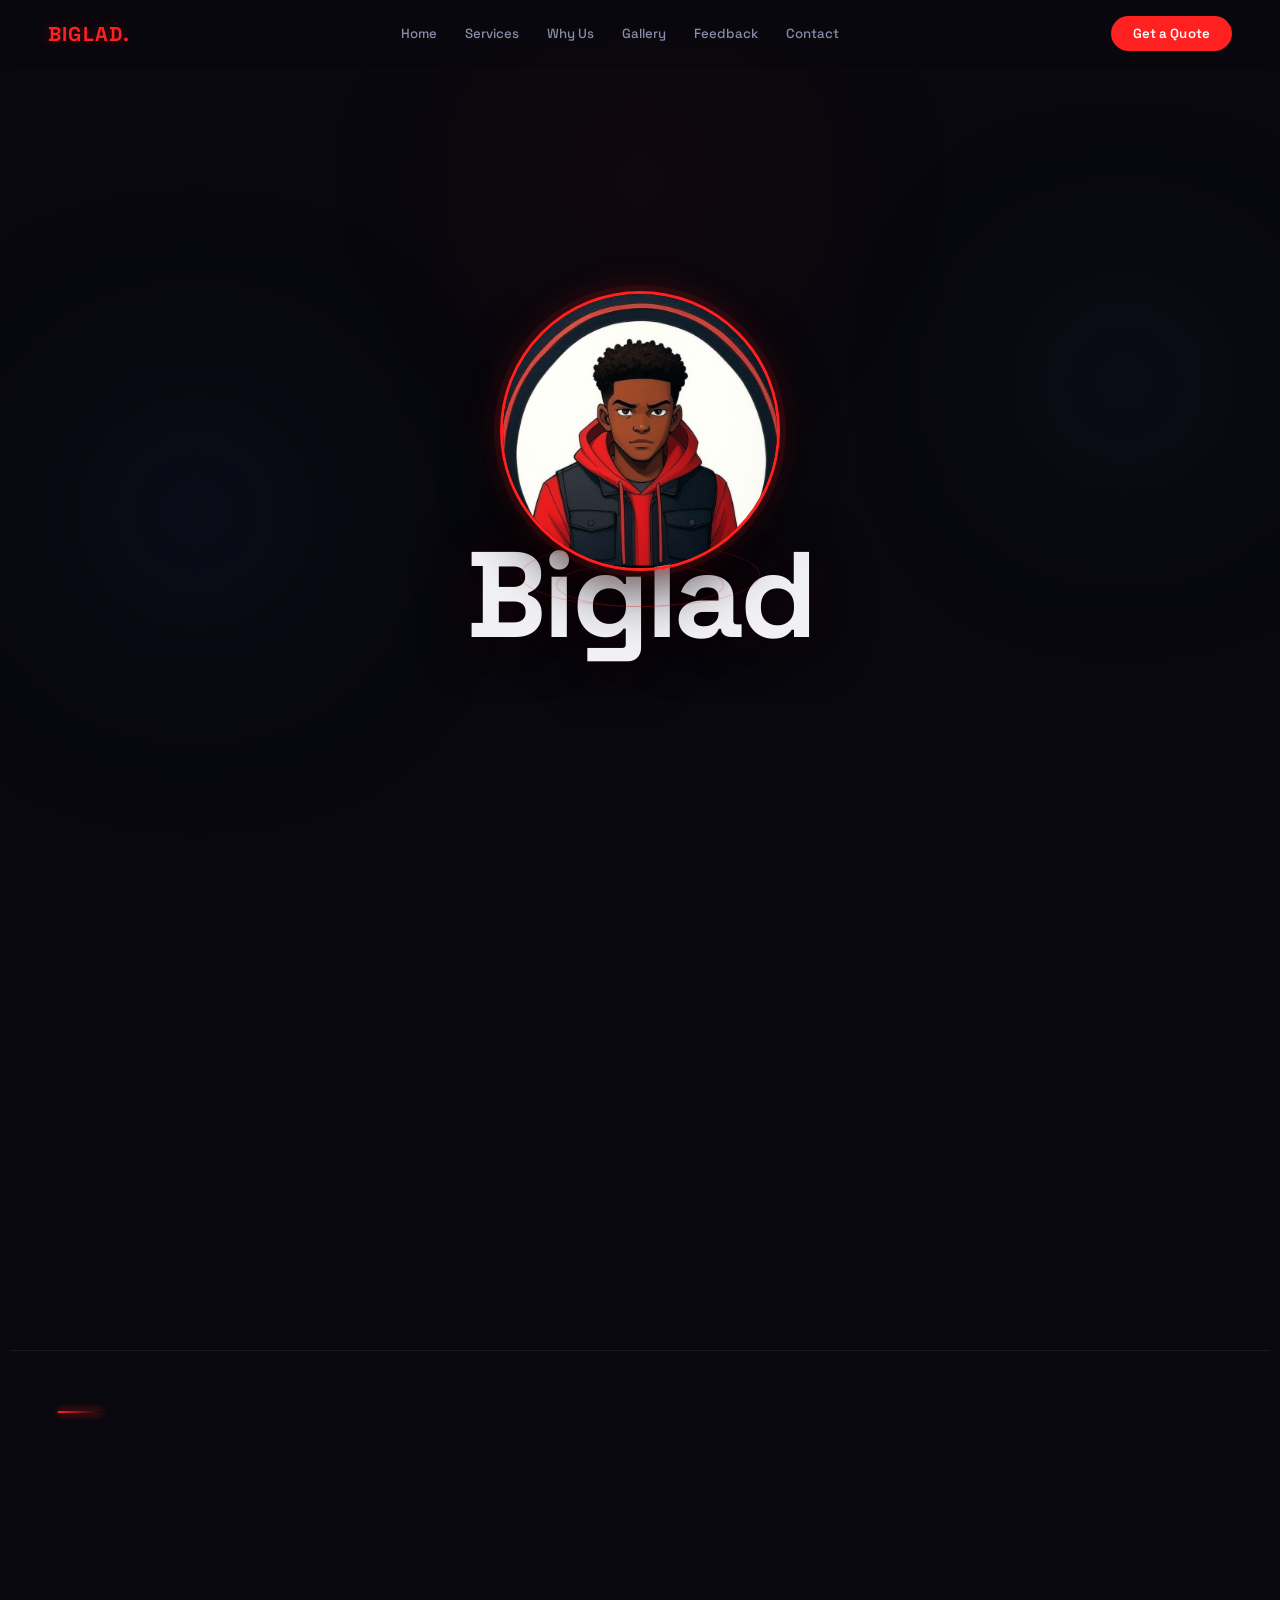
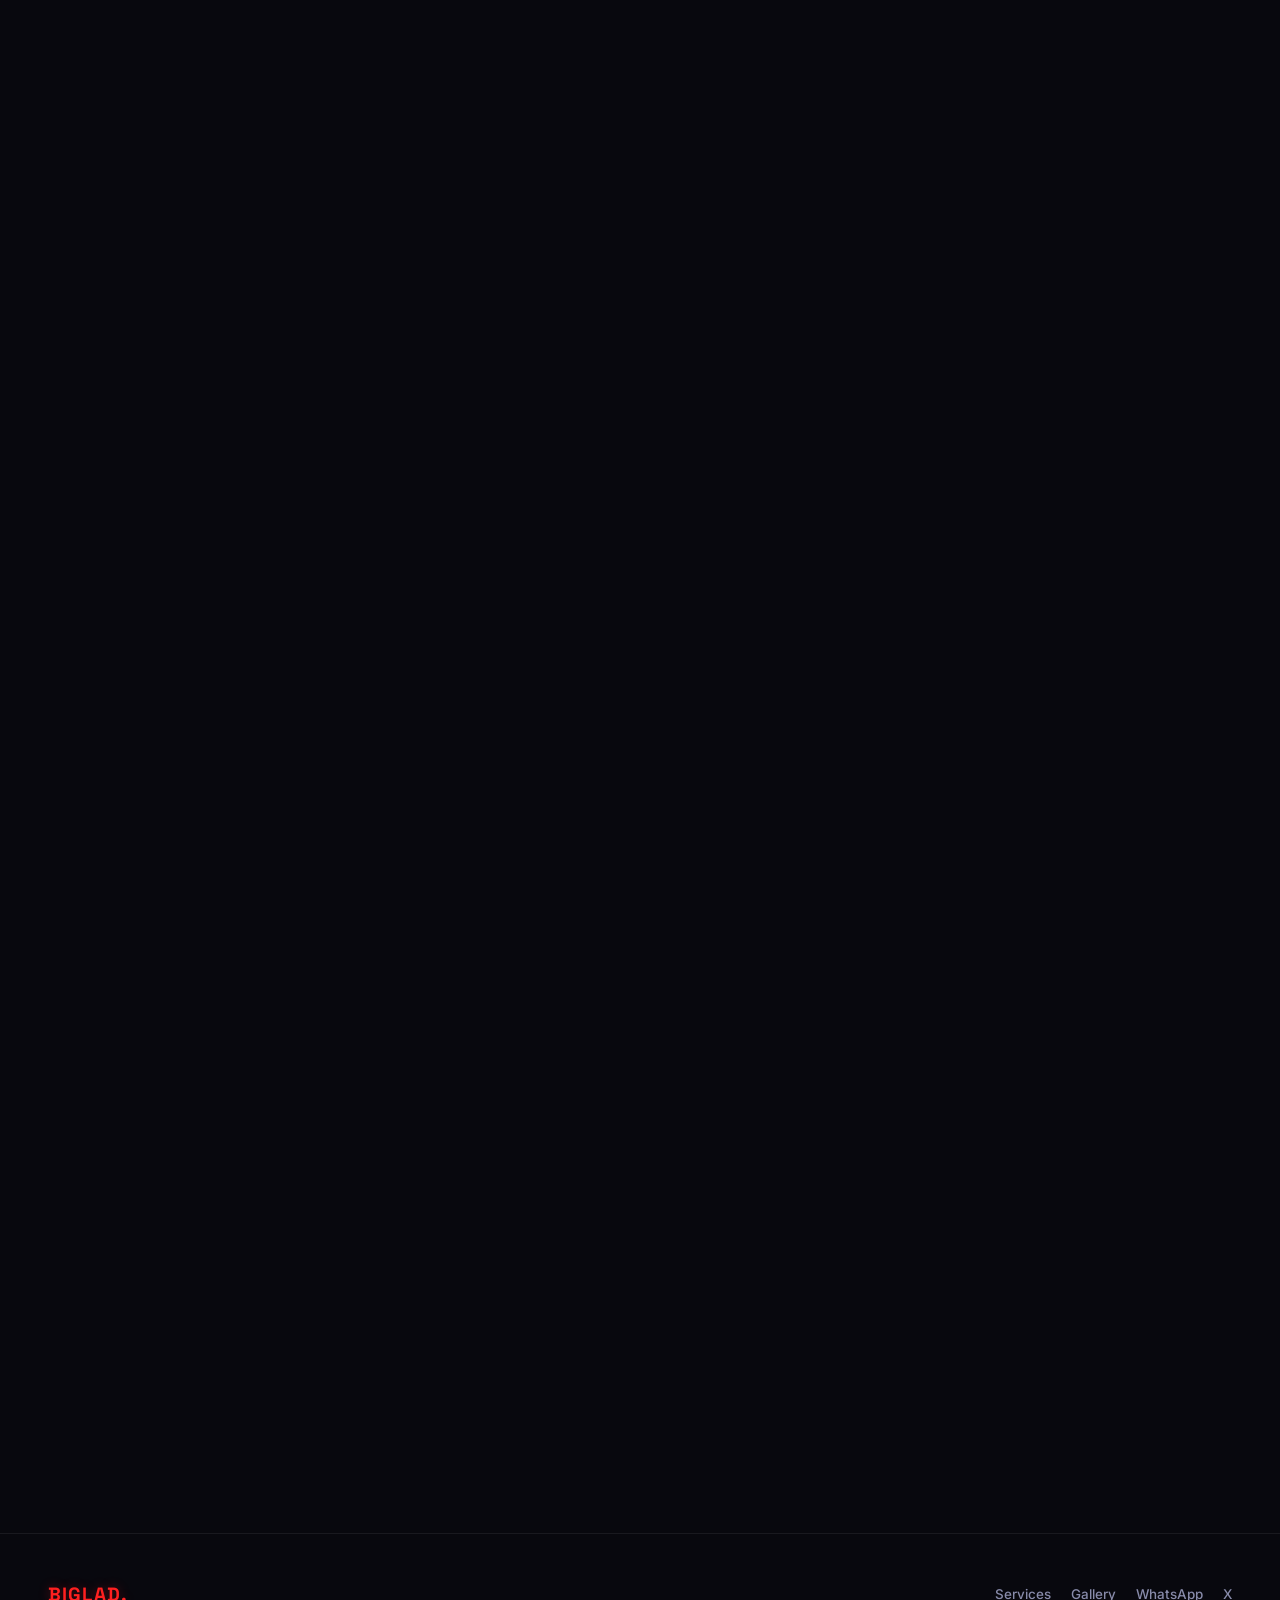
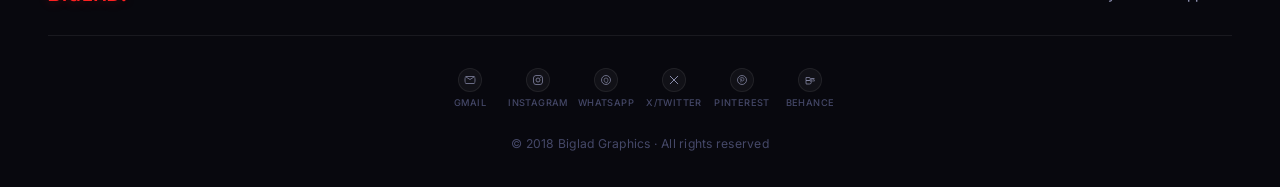
==== commit a854733f: "Add admin panel + dynamic gallery rendering - gallery-data.js: portfolio items as editable JS array " ====
--- a/index.html
+++ b/index.html
@@ -150,54 +150,44 @@
     <p class="why-sub">We don't just design — we craft visual experiences that convert browsers into buyers.</p>
     <div class="why-grid">
       <div class="why-card" data-aos="fade-up" data-aos-delay="0">
-        <div class="why-icon">
-          <svg viewBox="0 0 24 24" fill="none" width="22"><path d="M13 2L3 14h9l-1 8 10-12h-9l1-8z" stroke="currentColor" stroke-width="1.8" stroke-linecap="round" stroke-linejoin="round"/></svg>
-        </div>
+        <div class="why-icon"><svg viewBox="0 0 24 24" fill="none" width="22"><path d="M13 2L3 14h9l-1 8 10-12h-9l1-8z" stroke="currentColor" stroke-width="1.8" stroke-linecap="round" stroke-linejoin="round"/></svg></div>
         <h3>Fast Turnaround</h3>
         <p>Get your designs delivered in record time without compromising quality.</p>
       </div>
       <div class="why-card" data-aos="fade-up" data-aos-delay="80">
-        <div class="why-icon">
-          <svg viewBox="0 0 24 24" fill="none" width="22"><path d="M23 4v6h-6M1 20v-6h6" stroke="currentColor" stroke-width="1.8" stroke-linecap="round" stroke-linejoin="round"/><path d="M20.49 9A9 9 0 005.64 5.64L1 10M23 14l-4.64 4.36A9 9 0 013.51 15" stroke="currentColor" stroke-width="1.8" stroke-linecap="round" stroke-linejoin="round"/></svg>
-        </div>
+        <div class="why-icon"><svg viewBox="0 0 24 24" fill="none" width="22"><path d="M23 4v6h-6M1 20v-6h6" stroke="currentColor" stroke-width="1.8" stroke-linecap="round" stroke-linejoin="round"/><path d="M20.49 9A9 9 0 005.64 5.64L1 10M23 14l-4.64 4.36A9 9 0 013.51 15" stroke="currentColor" stroke-width="1.8" stroke-linecap="round" stroke-linejoin="round"/></svg></div>
         <h3>Unlimited Revisions</h3>
         <p>We refine until you're 100% satisfied — no extra charges.</p>
       </div>
       <div class="why-card" data-aos="fade-up" data-aos-delay="160">
-        <div class="why-icon">
-          <svg viewBox="0 0 24 24" fill="none" width="22"><circle cx="12" cy="12" r="10" stroke="currentColor" stroke-width="1.8"/><path d="M12 6v6l4 2" stroke="currentColor" stroke-width="1.8" stroke-linecap="round"/></svg>
-        </div>
+        <div class="why-icon"><svg viewBox="0 0 24 24" fill="none" width="22"><circle cx="12" cy="12" r="10" stroke="currentColor" stroke-width="1.8"/><path d="M12 6v6l4 2" stroke="currentColor" stroke-width="1.8" stroke-linecap="round"/></svg></div>
         <h3>Affordable Pricing</h3>
         <p>Premium quality at prices that work for businesses of every size.</p>
       </div>
       <div class="why-card" data-aos="fade-up" data-aos-delay="240">
-        <div class="why-icon">
-          <svg viewBox="0 0 24 24" fill="none" width="22"><path d="M20.84 4.61a5.5 5.5 0 00-7.78 0L12 5.67l-1.06-1.06a5.5 5.5 0 00-7.78 7.78l1.06 1.06L12 21.23l7.78-7.78 1.06-1.06a5.5 5.5 0 000-7.78z" stroke="currentColor" stroke-width="1.8" stroke-linecap="round" stroke-linejoin="round"/></svg>
-        </div>
+        <div class="why-icon"><svg viewBox="0 0 24 24" fill="none" width="22"><path d="M20.84 4.61a5.5 5.5 0 00-7.78 0L12 5.67l-1.06-1.06a5.5 5.5 0 00-7.78 7.78l1.06 1.06L12 21.23l7.78-7.78 1.06-1.06a5.5 5.5 0 000-7.78z" stroke="currentColor" stroke-width="1.8" stroke-linecap="round" stroke-linejoin="round"/></svg></div>
         <h3>Client Satisfaction</h3>
         <p>Your vision is our priority. We listen, create, and deliver excellence.</p>
       </div>
     </div>
-
-    <!-- Stats bar inside Why Us -->
     <div class="stats-inner" data-aos="fade-up">
       <div class="stat-item">
-        <span class="stat-num" data-target="500">0</span><span class="stat-suf">+</span>
+        <div><span class="stat-num" data-target="500">0</span><span class="stat-suf">+</span></div>
         <span class="stat-label">Projects Delivered</span>
       </div>
       <div class="stat-div"></div>
       <div class="stat-item">
-        <span class="stat-num" data-target="200">0</span><span class="stat-suf">+</span>
+        <div><span class="stat-num" data-target="200">0</span><span class="stat-suf">+</span></div>
         <span class="stat-label">Happy Clients</span>
       </div>
       <div class="stat-div"></div>
       <div class="stat-item">
-        <span class="stat-num-fixed">24</span><span class="stat-suf">h</span>
+        <div><span class="stat-num-fixed">24</span><span class="stat-suf">h</span></div>
         <span class="stat-label">Avg. Turnaround</span>
       </div>
       <div class="stat-div"></div>
       <div class="stat-item">
-        <span class="stat-num-fixed">100</span><span class="stat-suf">%</span>
+        <div><span class="stat-num-fixed">100</span><span class="stat-suf">%</span></div>
         <span class="stat-label">Satisfaction Rate</span>
       </div>
     </div>
@@ -205,7 +195,6 @@
 
   <!-- ── PORTFOLIO GALLERY ── -->
   <section class="gallery-sec" id="gallery">
-    <div class="divider-line"></div>
     <div class="gallery-header" data-aos="fade-up">
       <p class="why-label">OUR WORK</p>
       <h2 class="sec-h">Portfolio Gallery</h2>
@@ -220,15 +209,7 @@
       <button class="gf-btn" data-filter="sports">Sports</button>
     </div>
     <div class="gallery-grid" id="galleryGrid">
-      <div class="g-item" data-cat="brand"  data-label="Brand Identity"  data-aos="fade-up"><div class="g-thumb g-t1"><span>Brand Identity</span></div></div>
-      <div class="g-item g-tall" data-cat="social"  data-label="Social Media Ad" data-aos="fade-up"><div class="g-thumb g-t2"><span>Social Media</span></div></div>
-      <div class="g-item" data-cat="mockup" data-label="Mockup Design"    data-aos="fade-up"><div class="g-thumb g-t3"><span>Mockup Design</span></div></div>
-      <div class="g-item g-wide" data-cat="poster"  data-label="Movie Poster"     data-aos="fade-up"><div class="g-thumb g-t4"><span>Movie Poster</span></div></div>
-      <div class="g-item" data-cat="sports" data-label="Sports Design"    data-aos="fade-up"><div class="g-thumb g-t5"><span>Sports Design</span></div></div>
-      <div class="g-item" data-cat="brand"  data-label="Logo Design"       data-aos="fade-up"><div class="g-thumb g-t6"><span>Logo Design</span></div></div>
-      <div class="g-item" data-cat="social" data-label="Ad Creative"       data-aos="fade-up"><div class="g-thumb g-t2"><span>Ad Creative</span></div></div>
-      <div class="g-item" data-cat="mockup" data-label="Product Mockup"    data-aos="fade-up"><div class="g-thumb g-t3"><span>Product Mockup</span></div></div>
-      <div class="g-item" data-cat="poster" data-label="Album Cover"       data-aos="fade-up"><div class="g-thumb g-t4"><span>Album Cover</span></div></div>
+      <!-- Populated by script.js from gallery-data.js -->
     </div>
   </section>
 
@@ -238,8 +219,12 @@
     <div class="lb-card">
       <button class="lb-close" id="lbClose" aria-label="Close">&#x2715;</button>
       <div class="lb-preview" id="lbPreview"></div>
-      <p class="lb-note">Replace this placeholder with your actual portfolio piece.</p>
-      <button class="lb-order" onclick="document.getElementById('lightbox').classList.remove('open'); document.getElementById('quote').scrollIntoView({behavior:'smooth'})">Order Similar Design</button>
+      <div class="lb-info">
+        <span class="lb-cat" id="lbCat"></span>
+        <h3 class="lb-title" id="lbTitle"></h3>
+        <p class="lb-desc" id="lbDesc"></p>
+      </div>
+      <button class="lb-order" id="lbOrder">Order Similar Design</button>
     </div>
   </div>
 
@@ -277,7 +262,7 @@
   </section>
 
   <!-- ── CONTACT / FOOTER ── -->
-  <footer class="contact-sec" id="contact" data-aos="fade-up">
+  <footer class="contact-sec" id="contact">
     <div class="footer-top">
       <span class="footer-logo">BIGLAD.</span>
       <div class="footer-links">
@@ -298,6 +283,7 @@
     <p class="footer-cr">© 2018 Biglad Graphics · All rights reserved</p>
   </footer>
 
+  <script src="gallery-data.js"></script>
   <script src="script.js"></script>
 </body>
 </html>
--- a/styles.css
+++ b/styles.css
@@ -299,3 +299,9 @@
   .gallery-grid{grid-template-columns:1fr;grid-auto-rows:200px}
   .footer-links{flex-wrap:wrap;gap:12px}
 }
+
+/* ── LIGHTBOX INFO ── */
+.lb-info{margin-bottom:18px}
+.lb-cat{display:inline-block;padding:4px 12px;border-radius:var(--r-pill);background:var(--a-dim);border:1px solid var(--bdr-a);color:var(--a);font-size:.7rem;font-weight:600;text-transform:uppercase;letter-spacing:.12em;margin-bottom:10px}
+.lb-title{font-family:var(--f-h);font-size:1.1rem;font-weight:700;color:var(--t1);margin-bottom:6px;line-height:1.3}
+.lb-desc{font-size:.83rem;color:var(--t2);line-height:1.65}
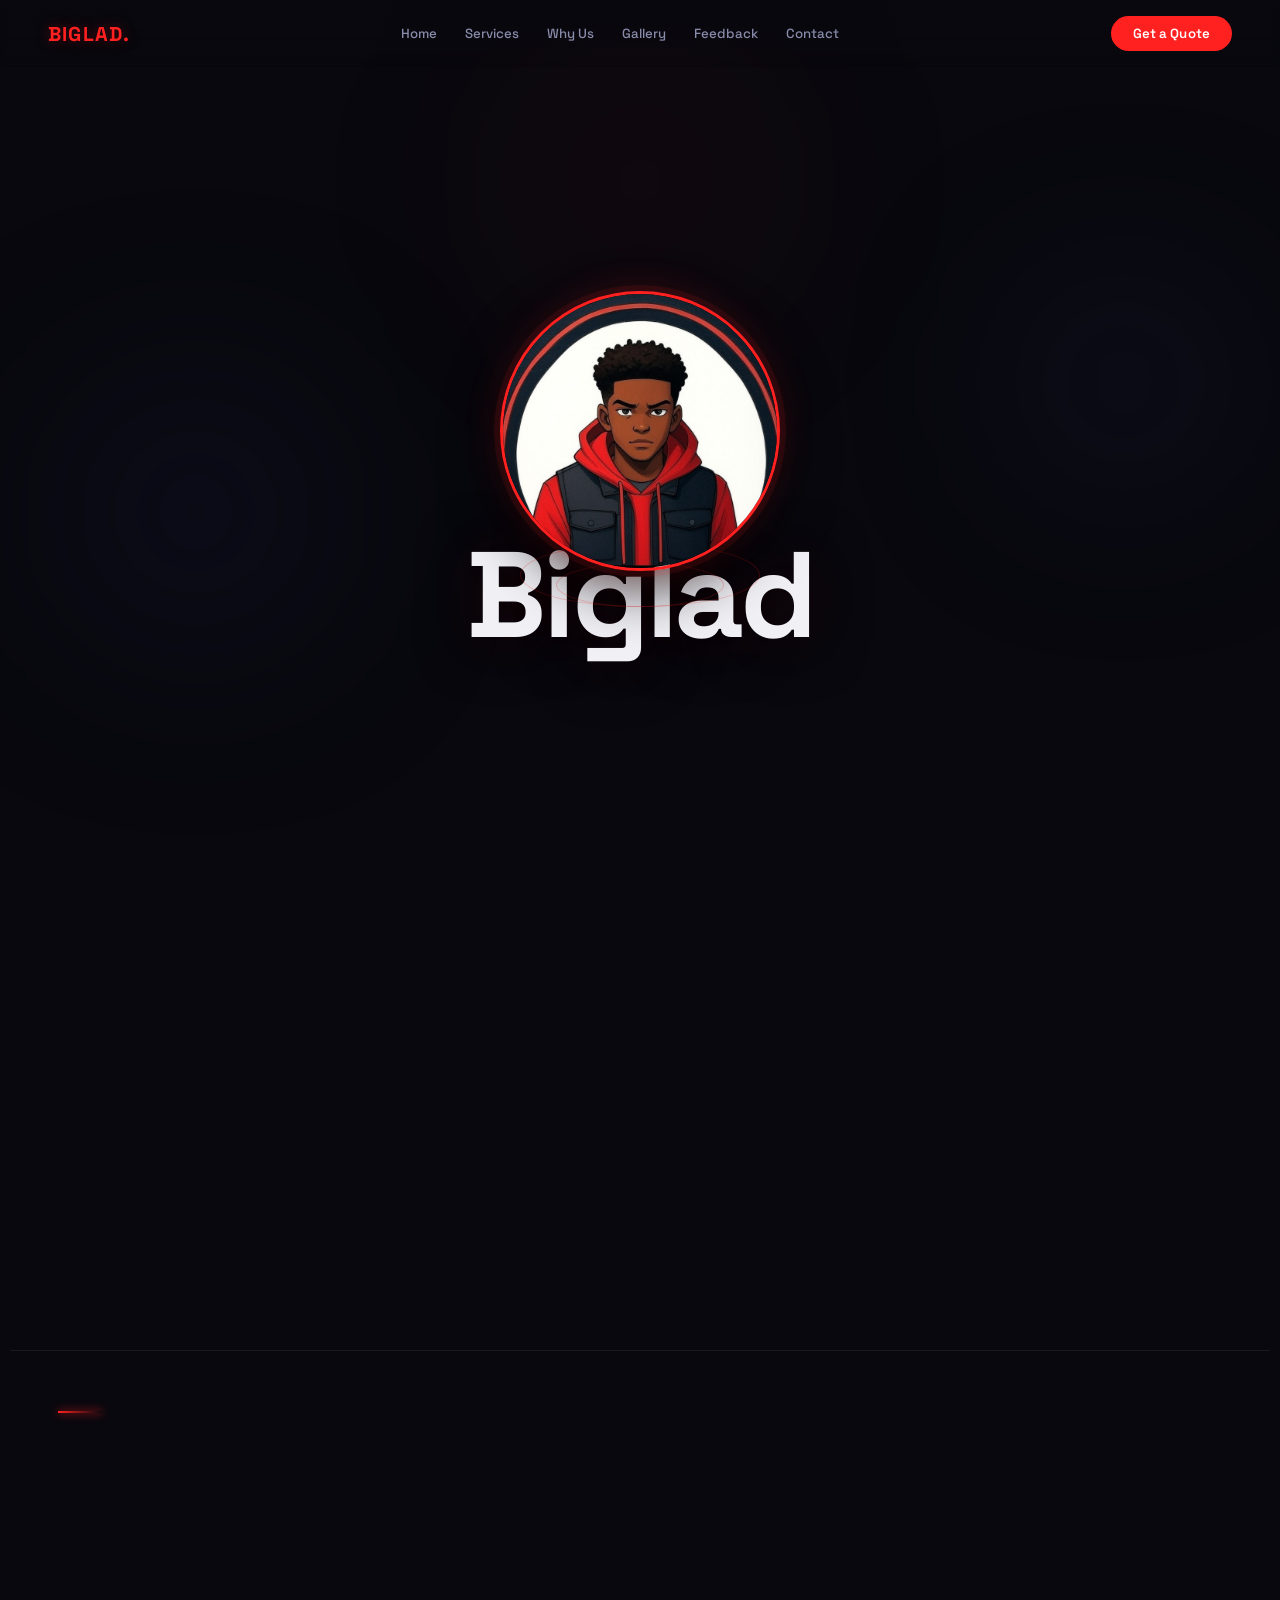
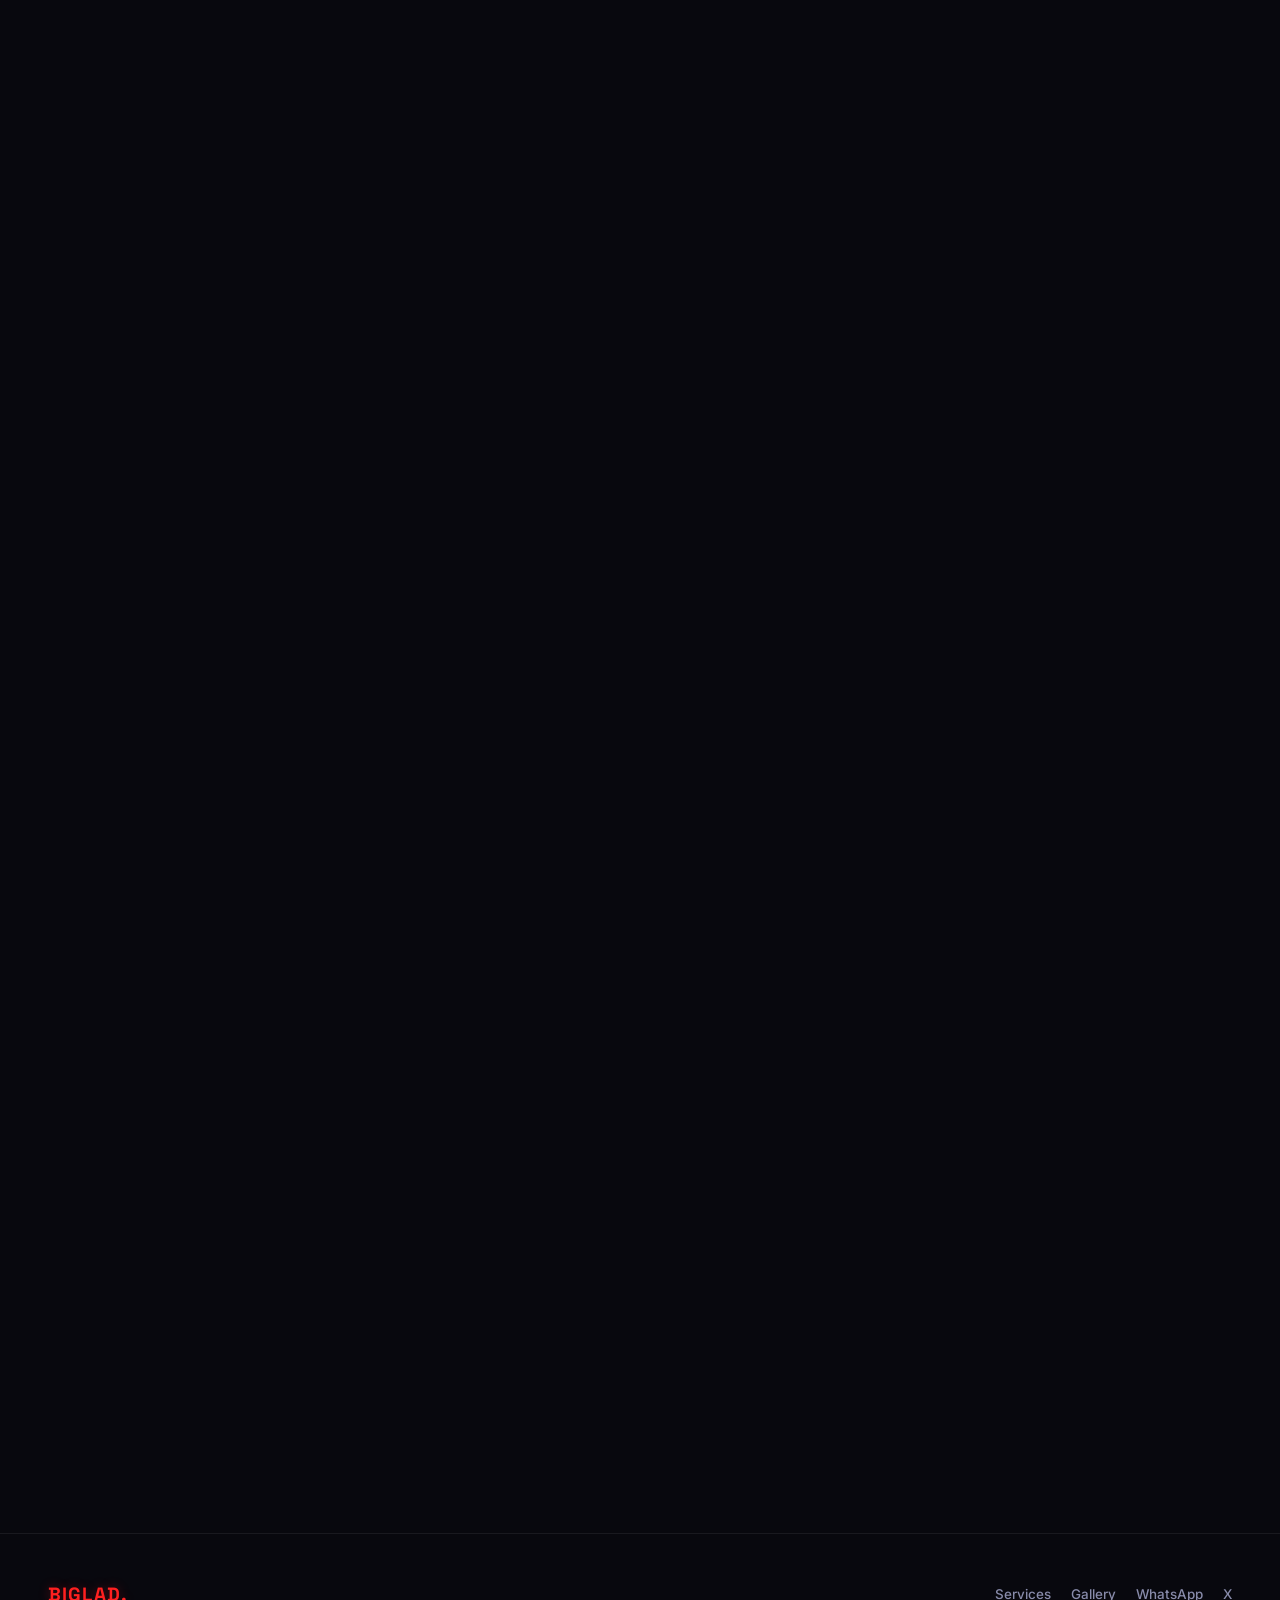
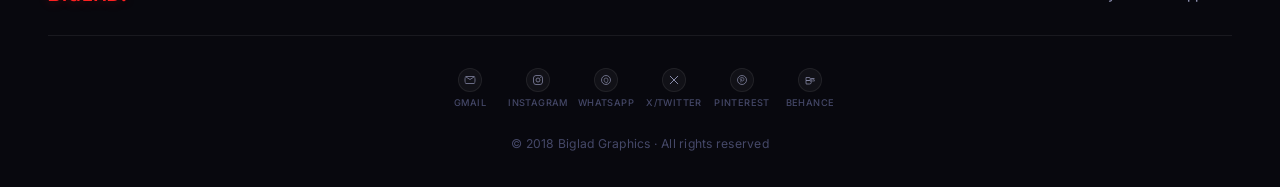
==== commit 1fa0d0e2: "Add hidden admin shortcut at bottom-right corner A barely-visible dot fixed at the bottom-right link" ====
--- a/index.html
+++ b/index.html
@@ -283,6 +283,8 @@
     <p class="footer-cr">© 2018 Biglad Graphics · All rights reserved</p>
   </footer>
 
+  <a href="admin.html" class="admin-hint" aria-label="Admin"></a>
+
   <script src="gallery-data.js"></script>
   <script src="script.js"></script>
 </body>
--- a/styles.css
+++ b/styles.css
@@ -305,3 +305,7 @@
 .lb-cat{display:inline-block;padding:4px 12px;border-radius:var(--r-pill);background:var(--a-dim);border:1px solid var(--bdr-a);color:var(--a);font-size:.7rem;font-weight:600;text-transform:uppercase;letter-spacing:.12em;margin-bottom:10px}
 .lb-title{font-family:var(--f-h);font-size:1.1rem;font-weight:700;color:var(--t1);margin-bottom:6px;line-height:1.3}
 .lb-desc{font-size:.83rem;color:var(--t2);line-height:1.65}
+
+/* ── ADMIN HINT ── */
+.admin-hint{position:fixed;bottom:16px;right:20px;width:22px;height:22px;border-radius:50%;background:rgba(255,255,255,.04);border:1px solid var(--bdr);opacity:.07;z-index:90;transition:opacity .4s,transform .3s}
+.admin-hint:hover{opacity:.3;transform:scale(1.15)}
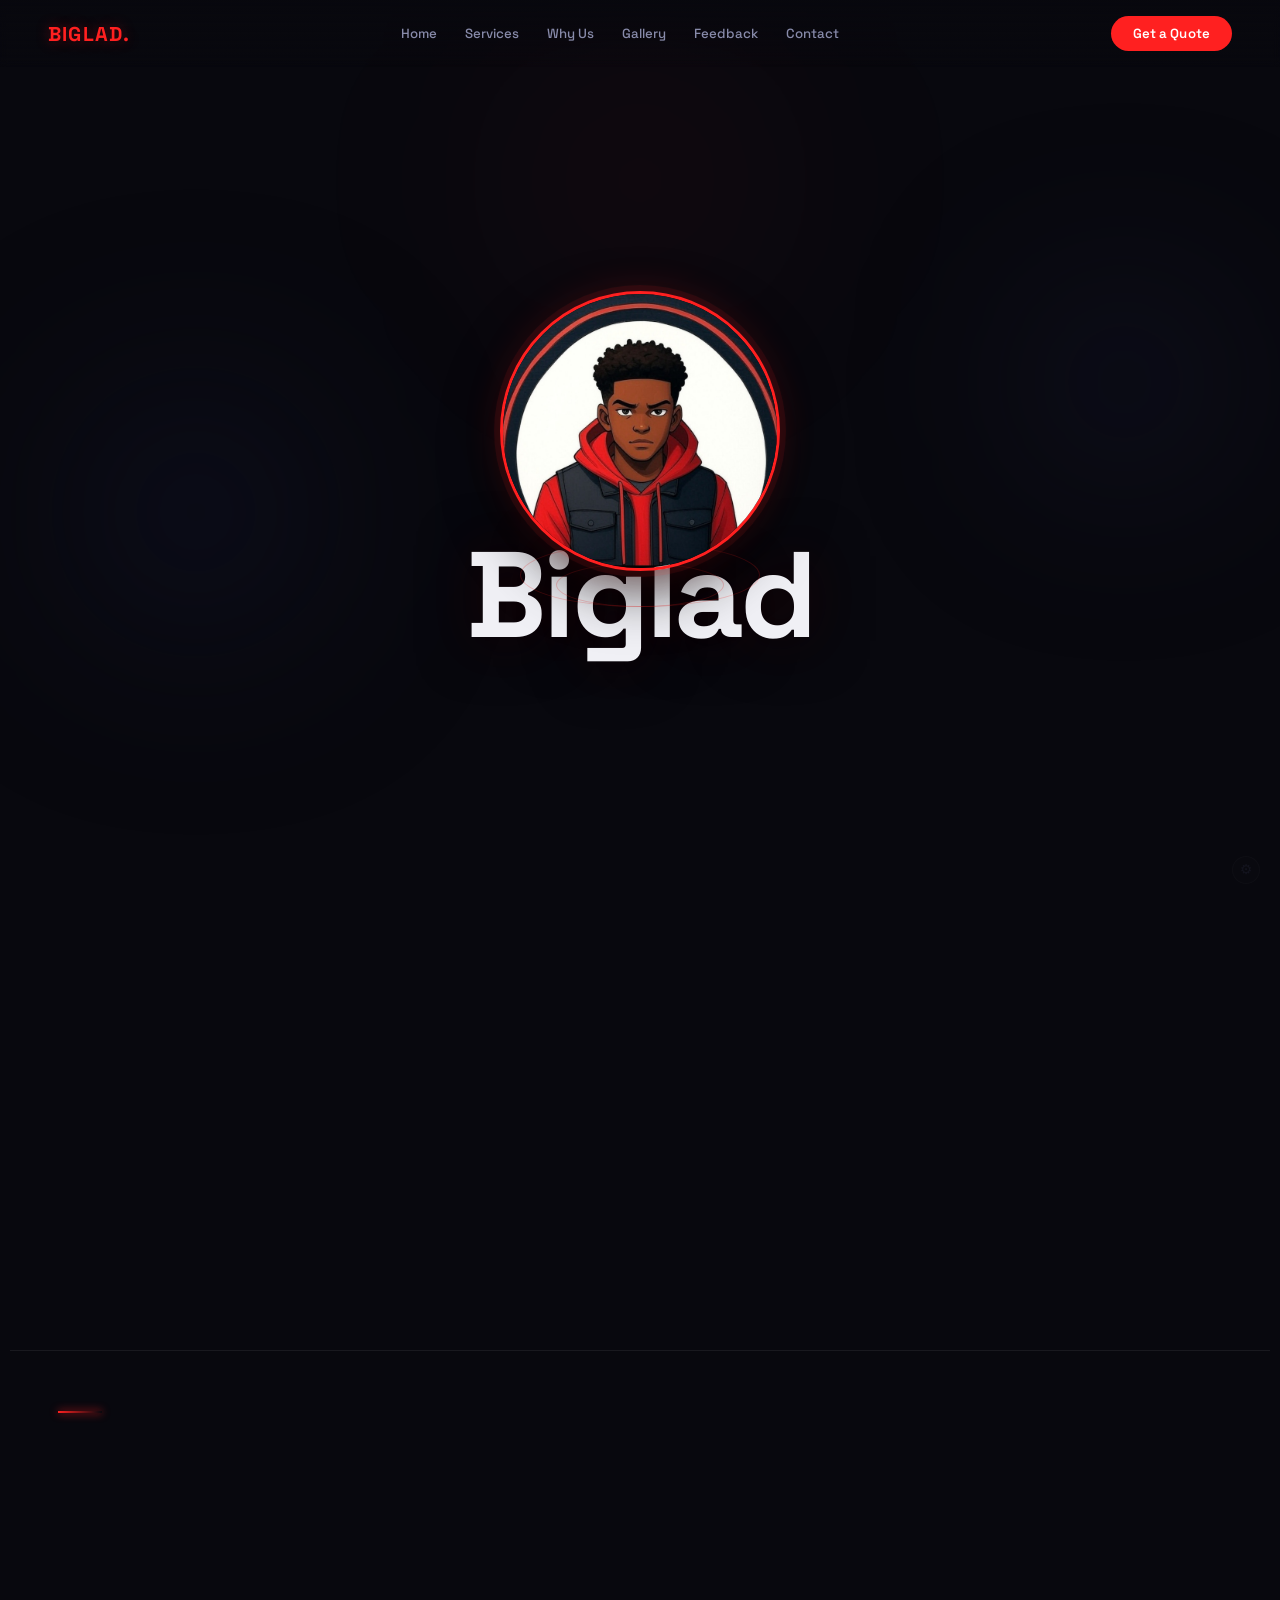
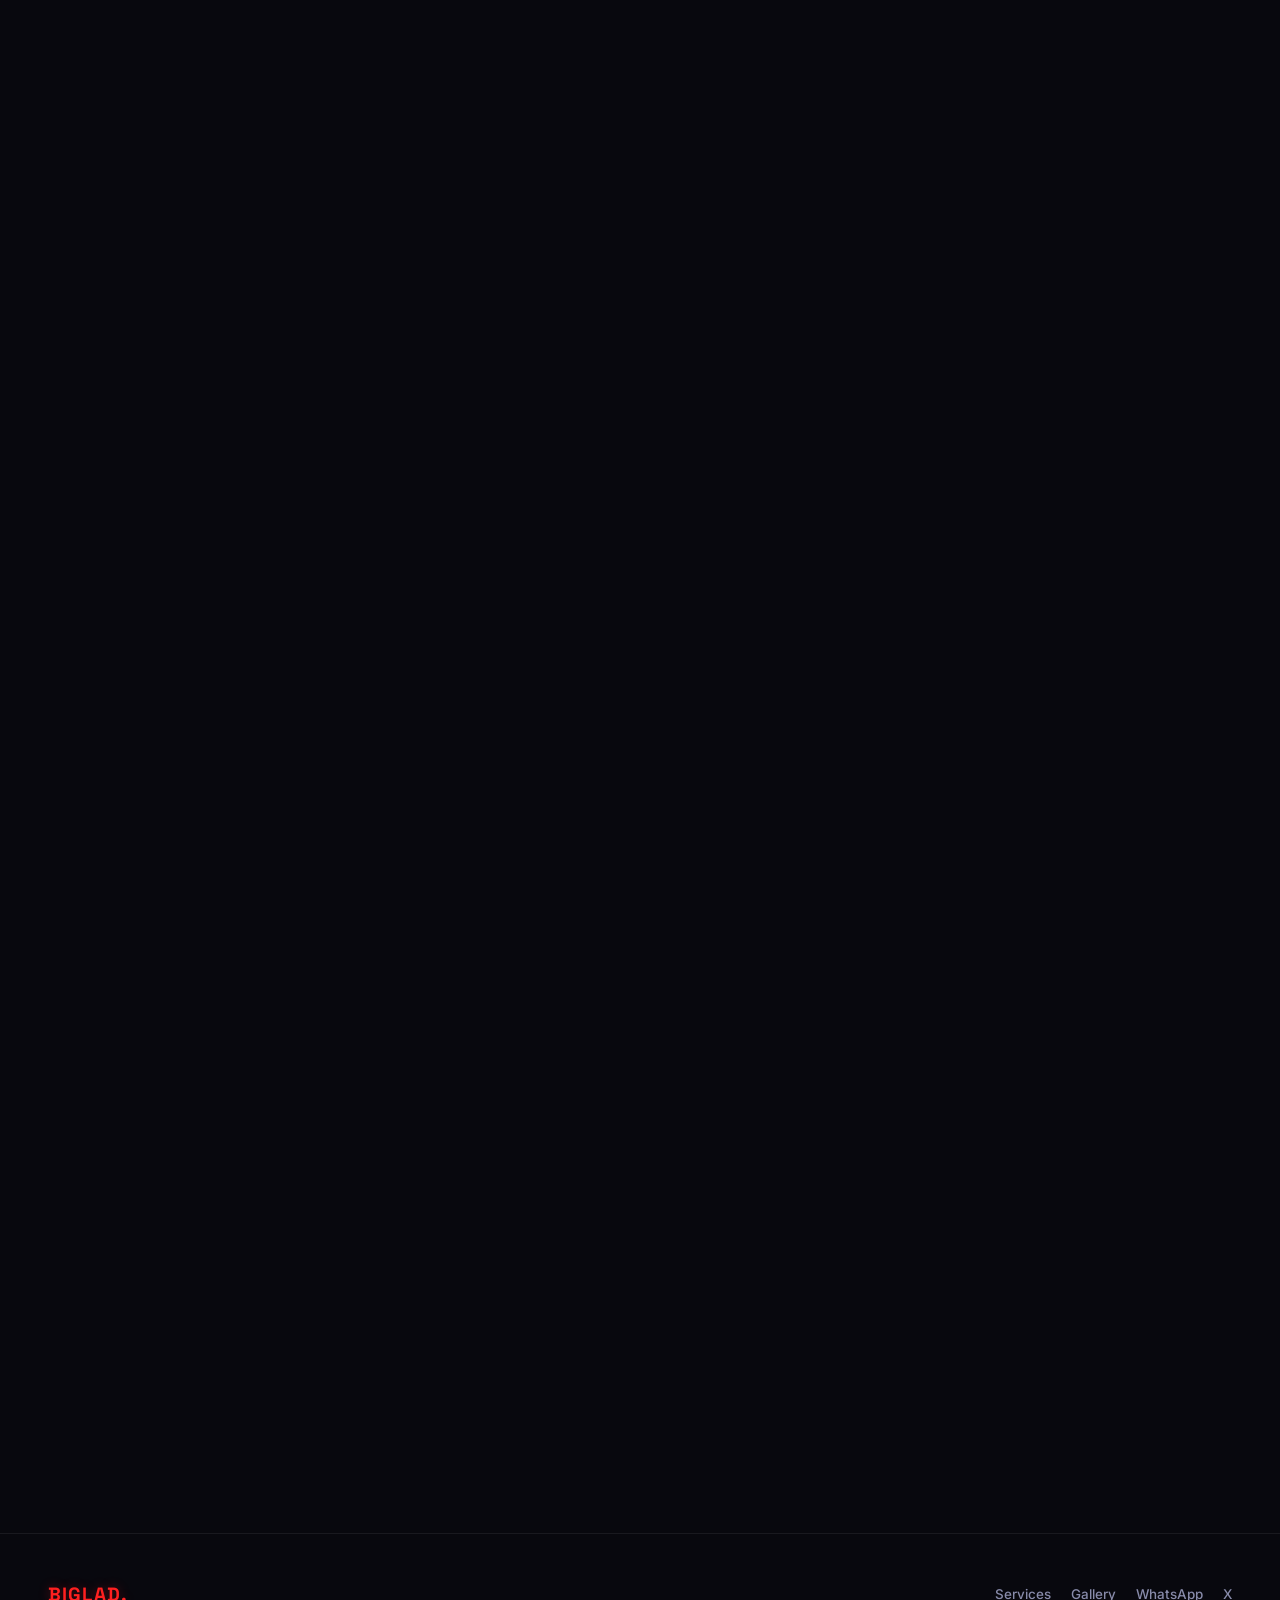
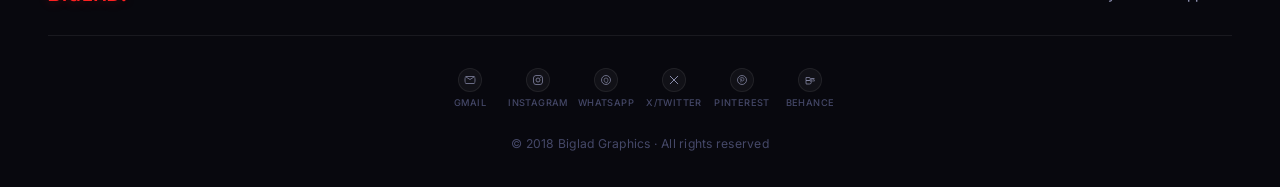
==== commit a80f289c: "Make admin hint visible: gear icon at 18% opacity" ====
--- a/index.html
+++ b/index.html
@@ -283,7 +283,7 @@
     <p class="footer-cr">© 2018 Biglad Graphics · All rights reserved</p>
   </footer>
 
-  <a href="admin.html" class="admin-hint" aria-label="Admin"></a>
+  <a href="admin.html" class="admin-hint" aria-label="Admin" title="Admin">&#9881;</a>
 
   <script src="gallery-data.js"></script>
   <script src="script.js"></script>
--- a/styles.css
+++ b/styles.css
@@ -307,5 +307,5 @@
 .lb-desc{font-size:.83rem;color:var(--t2);line-height:1.65}
 
 /* ── ADMIN HINT ── */
-.admin-hint{position:fixed;bottom:16px;right:20px;width:22px;height:22px;border-radius:50%;background:rgba(255,255,255,.04);border:1px solid var(--bdr);opacity:.07;z-index:90;transition:opacity .4s,transform .3s}
-.admin-hint:hover{opacity:.3;transform:scale(1.15)}
+.admin-hint{position:fixed;bottom:16px;right:20px;width:28px;height:28px;border-radius:50%;background:rgba(255,255,255,.05);border:1px solid rgba(255,255,255,.1);opacity:.18;z-index:90;transition:opacity .35s,transform .3s;display:flex;align-items:center;justify-content:center;font-size:.85rem;color:var(--t3);text-decoration:none;line-height:1}
+.admin-hint:hover{opacity:.55;transform:scale(1.18);color:var(--a);border-color:var(--bdr-a)}
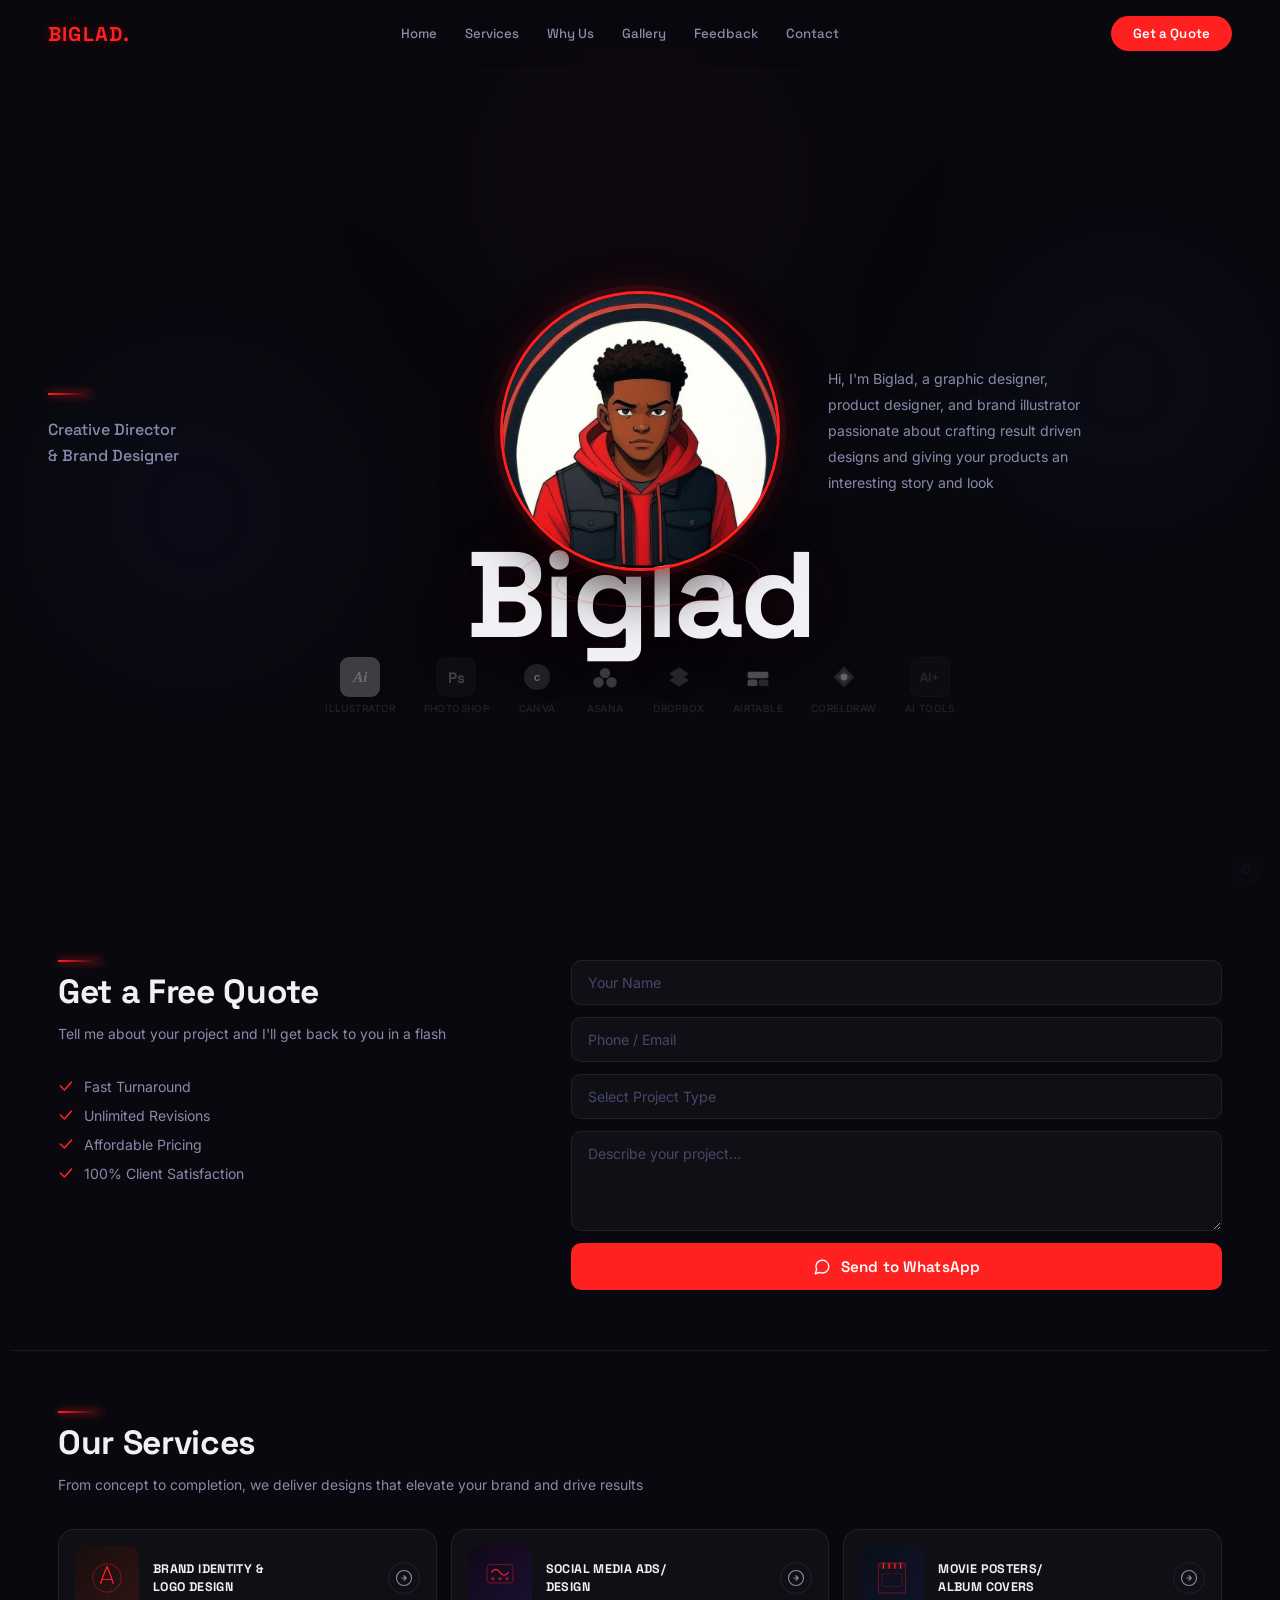
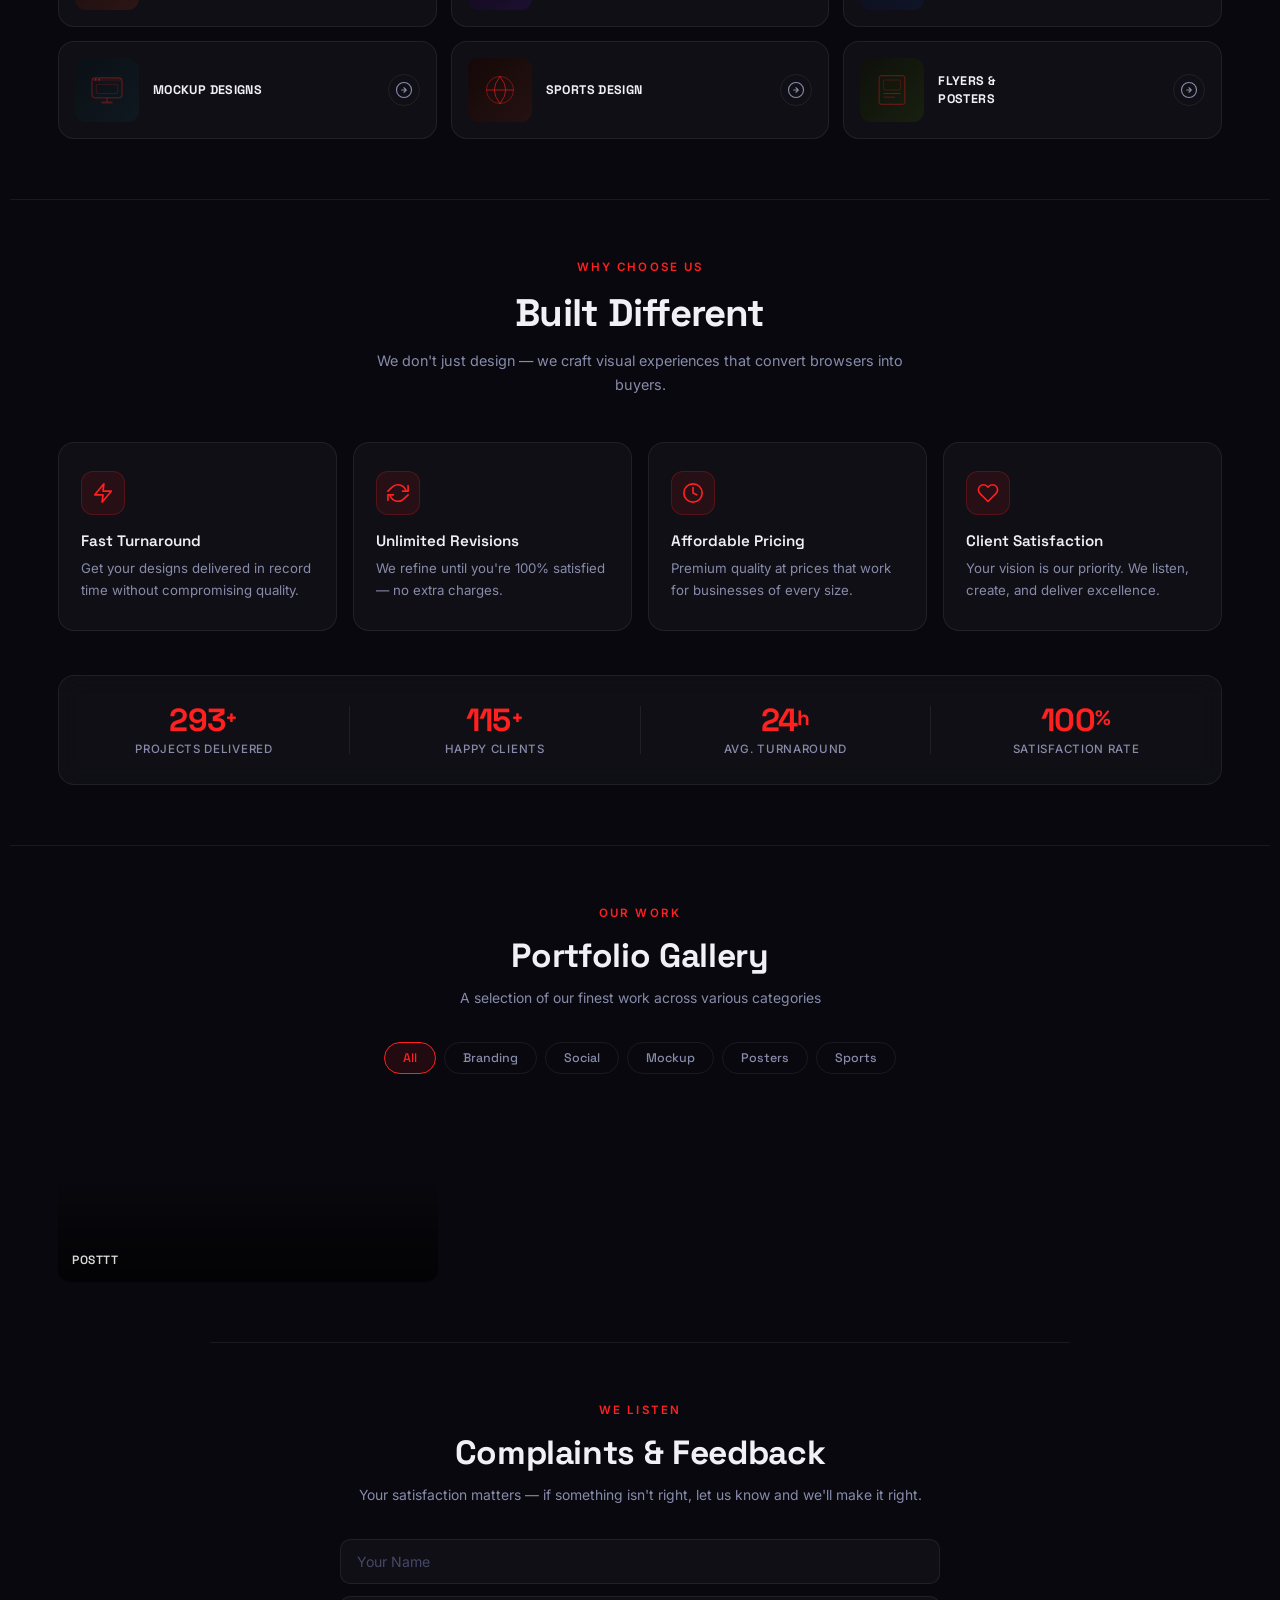
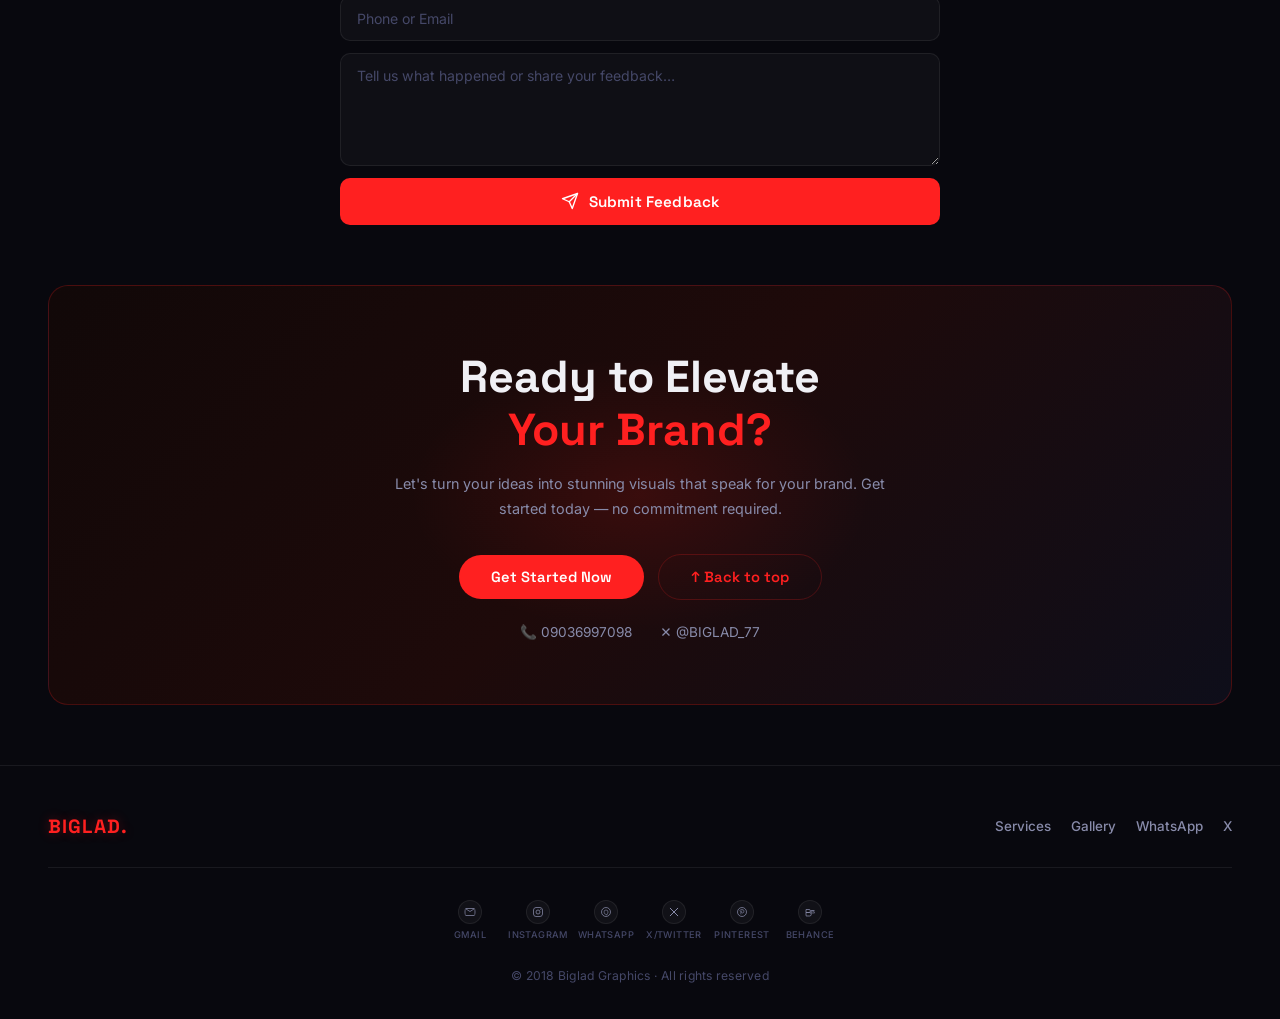
==== commit 1fbe6c0e: "Add CorelDraw to tools row" ====
--- a/index.html
+++ b/index.html
@@ -71,6 +71,7 @@
       <div class="tool"><div class="tool-badge plain-b"><svg viewBox="0 0 40 40" width="26"><circle cx="20" cy="14" r="8" fill="#F06A6A"/><circle cx="10" cy="28" r="8" fill="#F06A6A"/><circle cx="30" cy="28" r="8" fill="#F06A6A"/></svg></div><span>Asana</span></div>
       <div class="tool"><div class="tool-badge plain-b"><svg viewBox="0 0 40 40" width="26"><polygon points="20,5 5,15 20,25 35,15" fill="#0061FF"/><polygon points="5,25 20,35 35,25 20,15" fill="#0061FF"/></svg></div><span>Dropbox</span></div>
       <div class="tool"><div class="tool-badge plain-b"><svg viewBox="0 0 40 40" width="26"><rect x="4" y="12" width="32" height="10" rx="3" fill="#FCB400"/><rect x="4" y="24" width="15" height="10" rx="3" fill="#18BFFF"/><rect x="21" y="24" width="15" height="10" rx="3" fill="#F82B60"/></svg></div><span>Airtable</span></div>
+      <div class="tool"><div class="tool-badge plain-b"><svg viewBox="0 0 40 40" width="26"><polygon points="20,4 36,20 20,36 4,20" fill="#008000" opacity=".85"/><polygon points="20,10 30,20 20,30 10,20" fill="#00a800"/><circle cx="20" cy="20" r="5" fill="#fff" opacity=".9"/></svg></div><span>CorelDraw</span></div>
       <div class="tool"><div class="tool-badge aiplus-b">AI+</div><span>AI Tools</span></div>
     </div>
   </section>
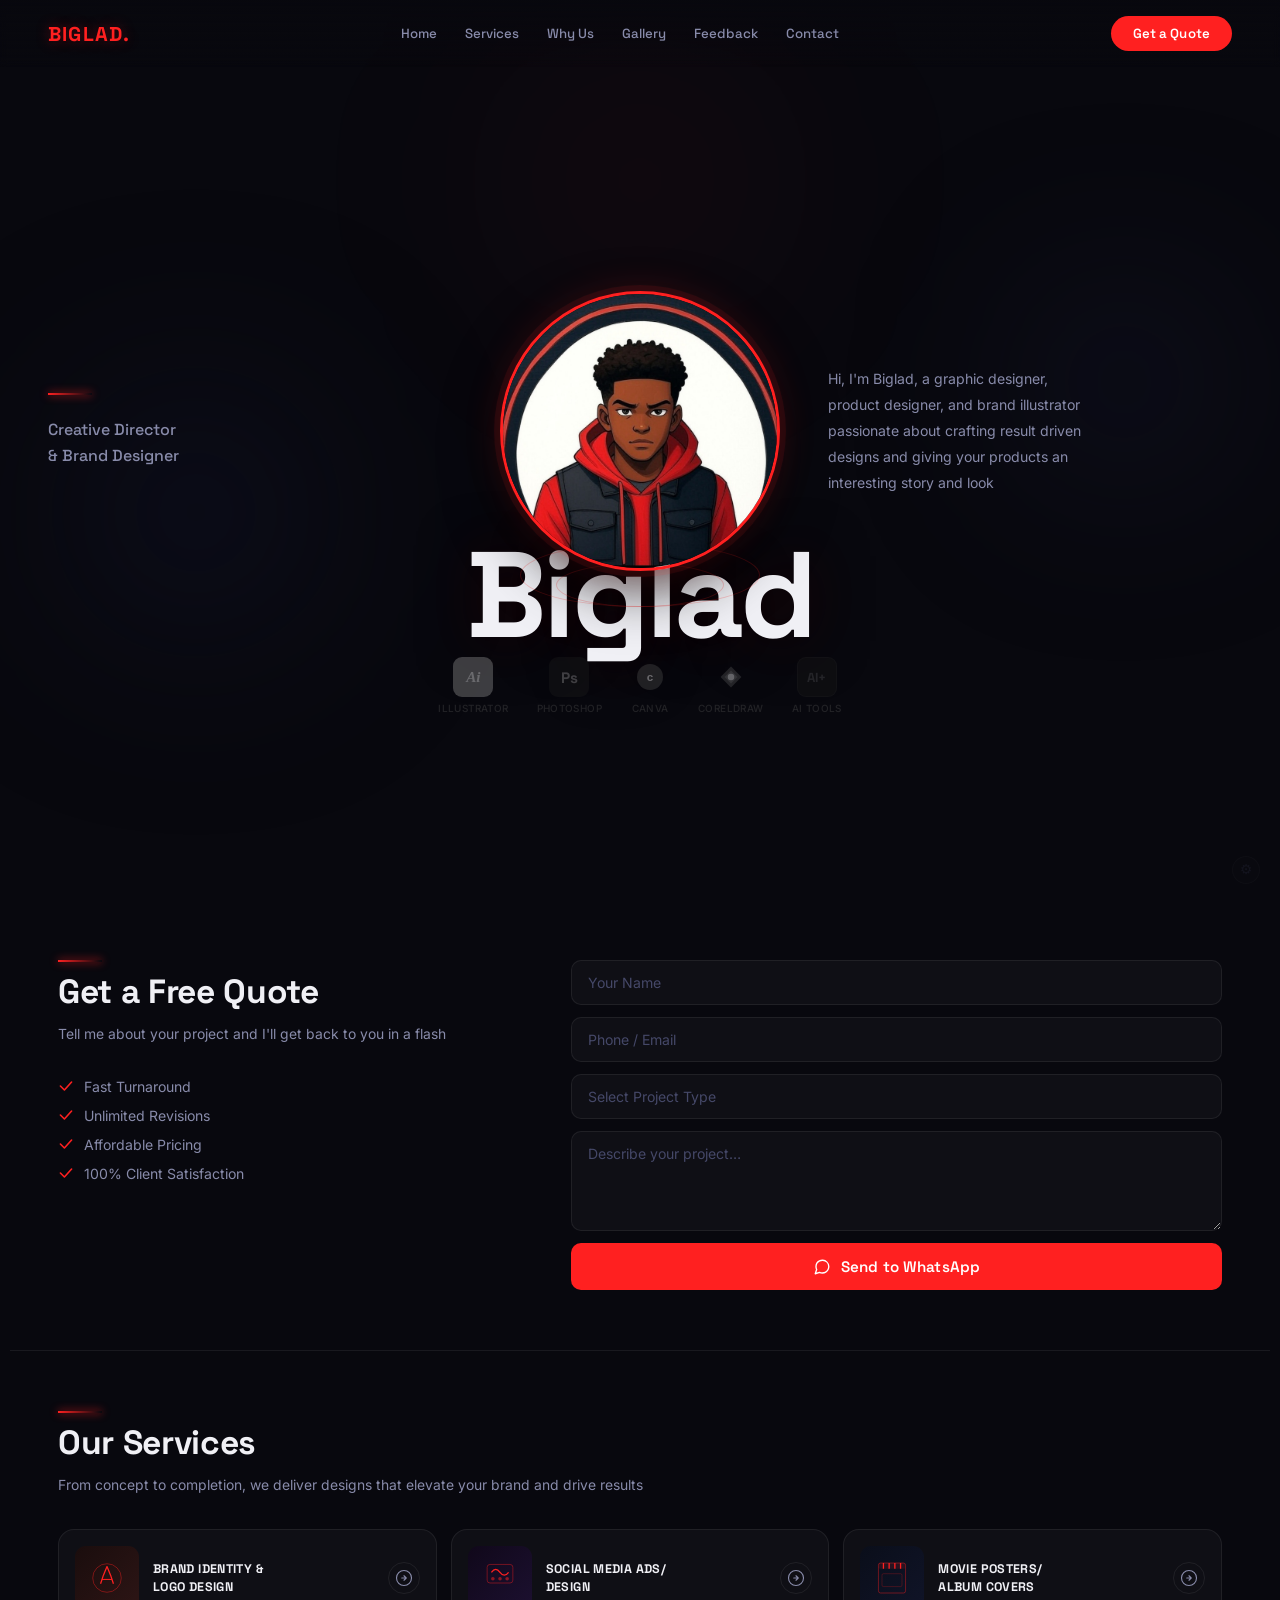
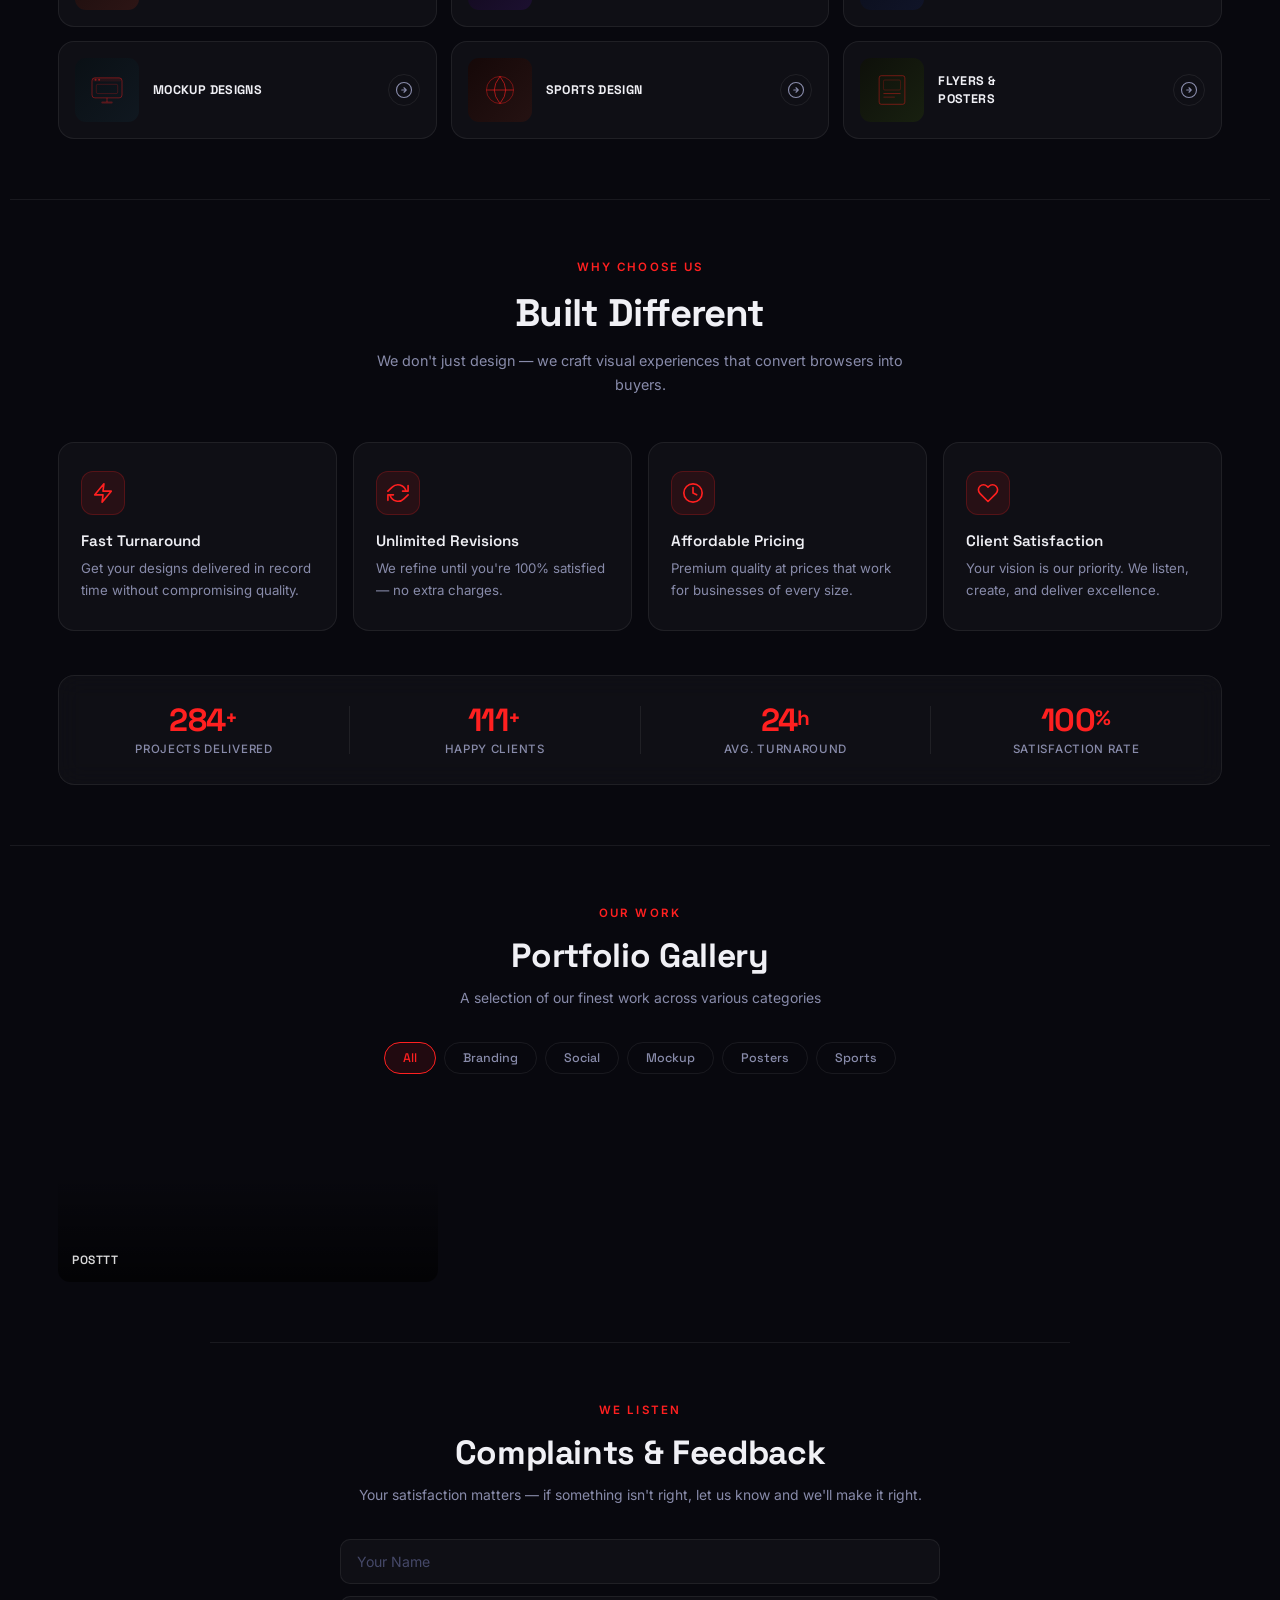
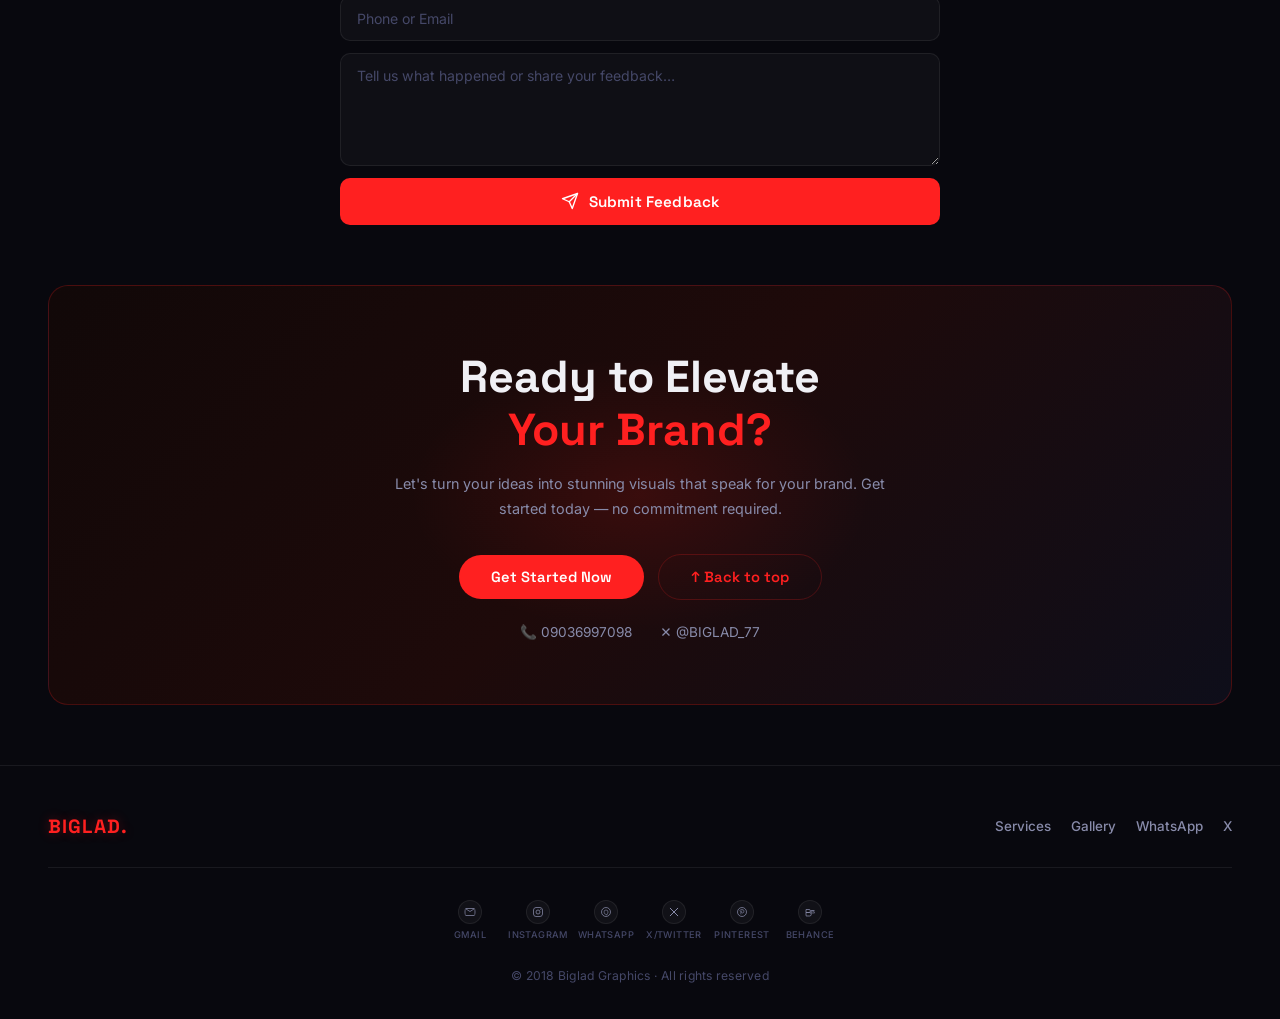
==== commit 9c0d28ff: "Remove Asana, Dropbox and Airtable from tools row" ====
--- a/index.html
+++ b/index.html
@@ -68,9 +68,6 @@
       <div class="tool"><div class="tool-badge ai-b">Ai</div><span>Illustrator</span></div>
       <div class="tool"><div class="tool-badge ps-b">Ps</div><span>Photoshop</span></div>
       <div class="tool"><div class="tool-badge plain-b"><svg viewBox="0 0 40 40" width="26"><circle cx="20" cy="20" r="20" fill="#7D2AE8"/><text x="20" y="26" text-anchor="middle" font-size="18" font-weight="700" fill="white" font-family="sans-serif">c</text></svg></div><span>Canva</span></div>
-      <div class="tool"><div class="tool-badge plain-b"><svg viewBox="0 0 40 40" width="26"><circle cx="20" cy="14" r="8" fill="#F06A6A"/><circle cx="10" cy="28" r="8" fill="#F06A6A"/><circle cx="30" cy="28" r="8" fill="#F06A6A"/></svg></div><span>Asana</span></div>
-      <div class="tool"><div class="tool-badge plain-b"><svg viewBox="0 0 40 40" width="26"><polygon points="20,5 5,15 20,25 35,15" fill="#0061FF"/><polygon points="5,25 20,35 35,25 20,15" fill="#0061FF"/></svg></div><span>Dropbox</span></div>
-      <div class="tool"><div class="tool-badge plain-b"><svg viewBox="0 0 40 40" width="26"><rect x="4" y="12" width="32" height="10" rx="3" fill="#FCB400"/><rect x="4" y="24" width="15" height="10" rx="3" fill="#18BFFF"/><rect x="21" y="24" width="15" height="10" rx="3" fill="#F82B60"/></svg></div><span>Airtable</span></div>
       <div class="tool"><div class="tool-badge plain-b"><svg viewBox="0 0 40 40" width="26"><polygon points="20,4 36,20 20,36 4,20" fill="#008000" opacity=".85"/><polygon points="20,10 30,20 20,30 10,20" fill="#00a800"/><circle cx="20" cy="20" r="5" fill="#fff" opacity=".9"/></svg></div><span>CorelDraw</span></div>
       <div class="tool"><div class="tool-badge aiplus-b">AI+</div><span>AI Tools</span></div>
     </div>
